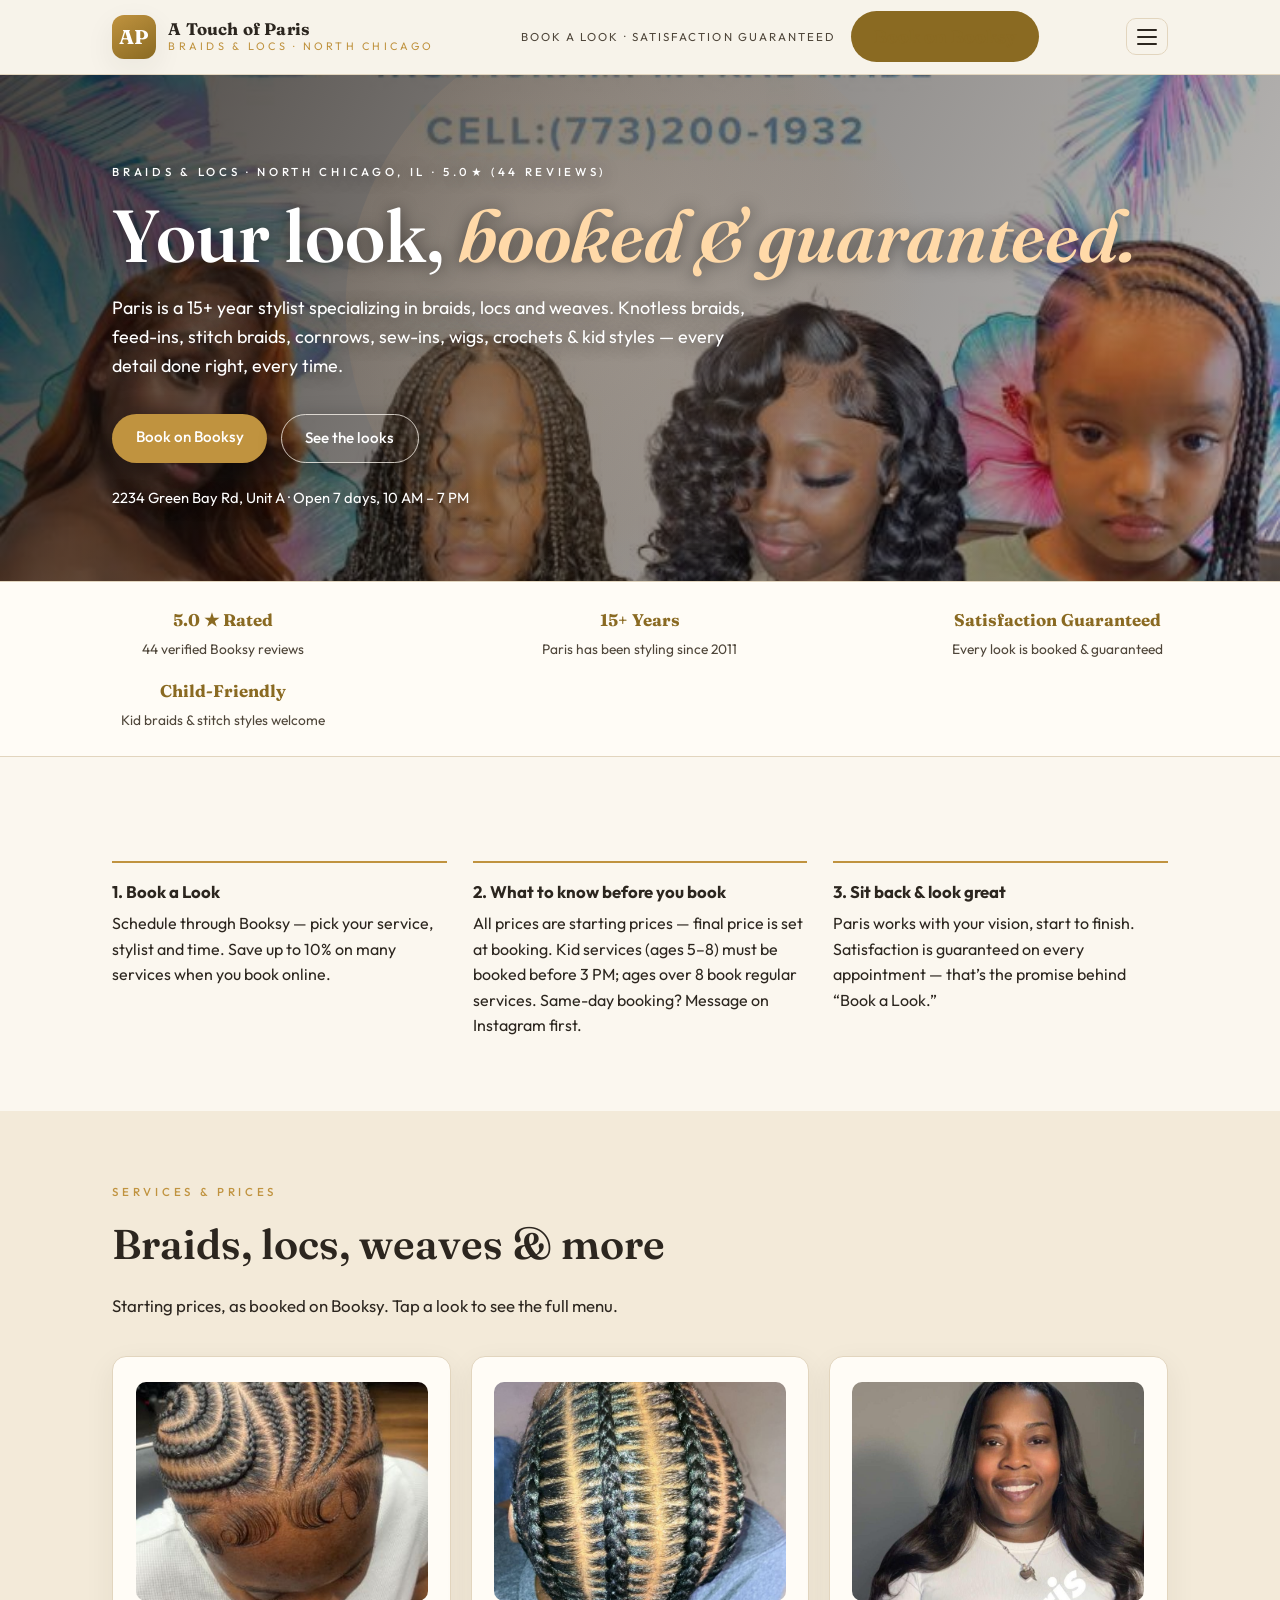
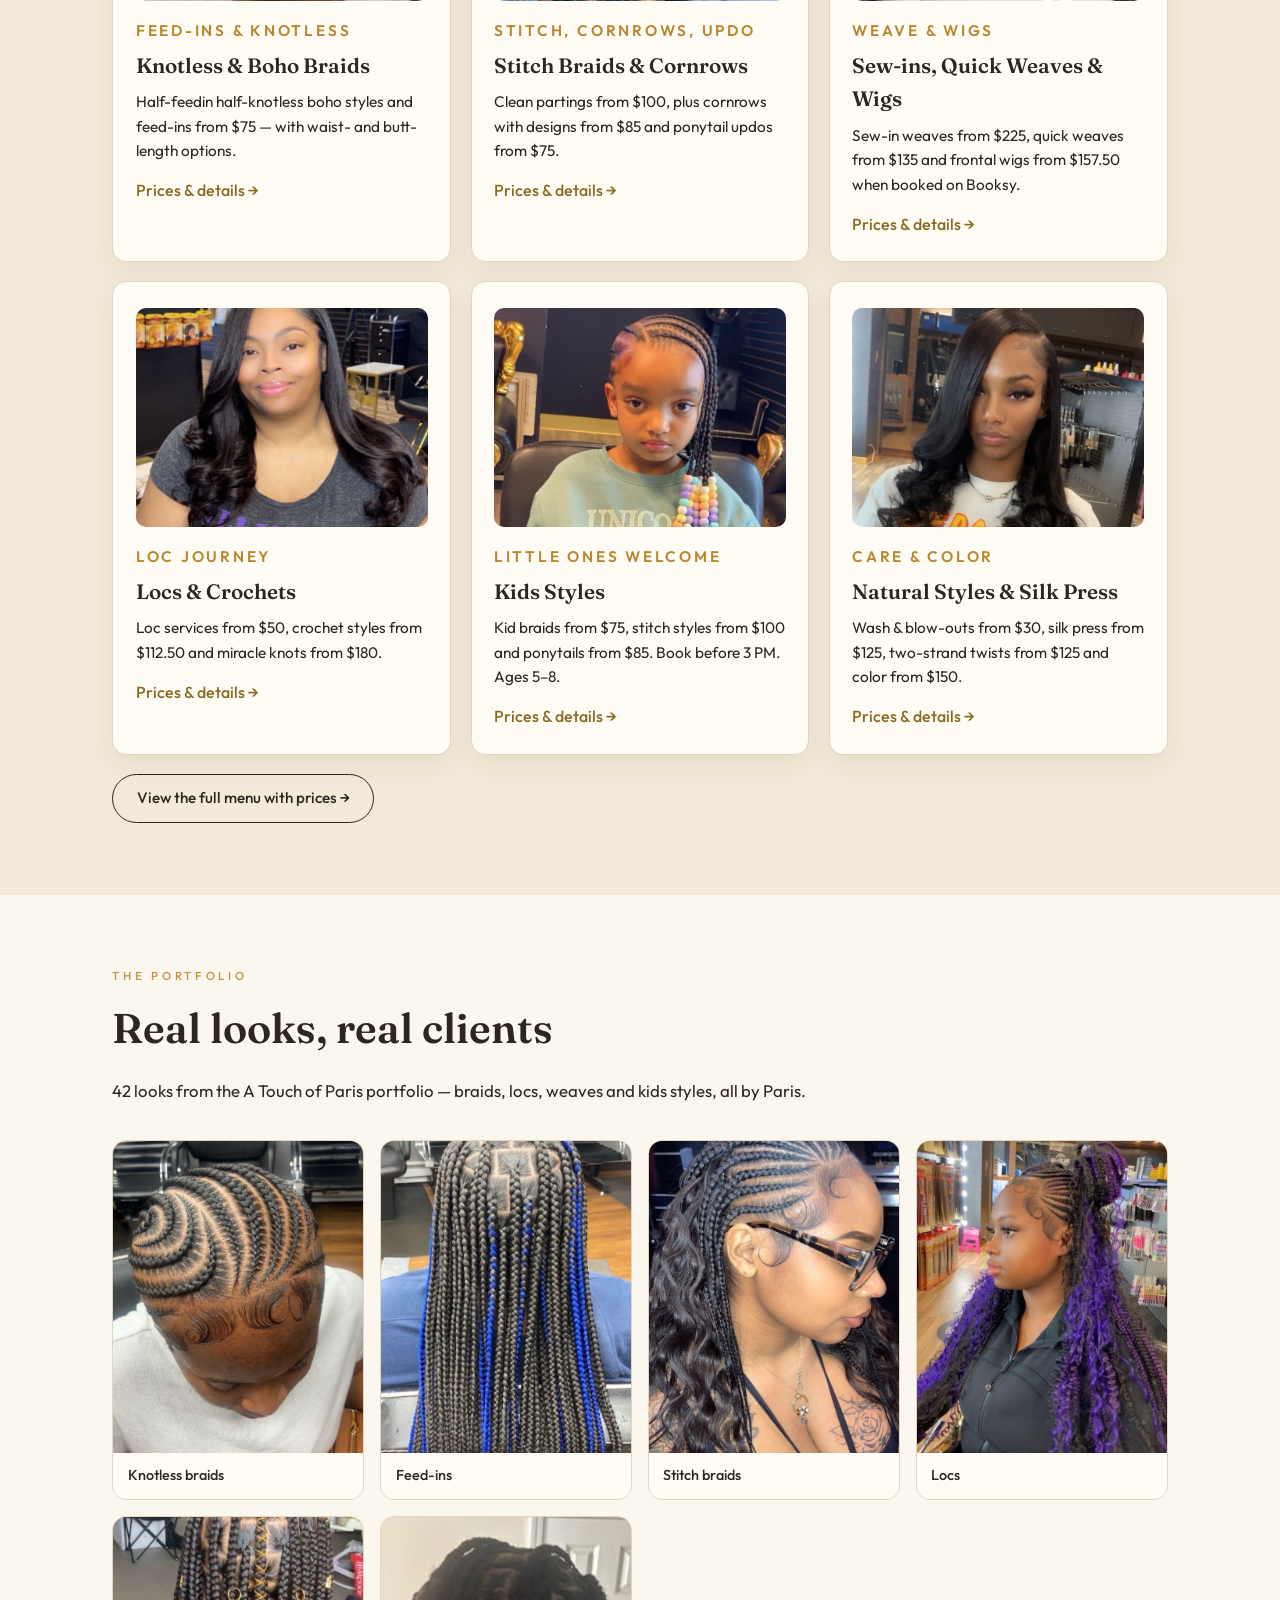
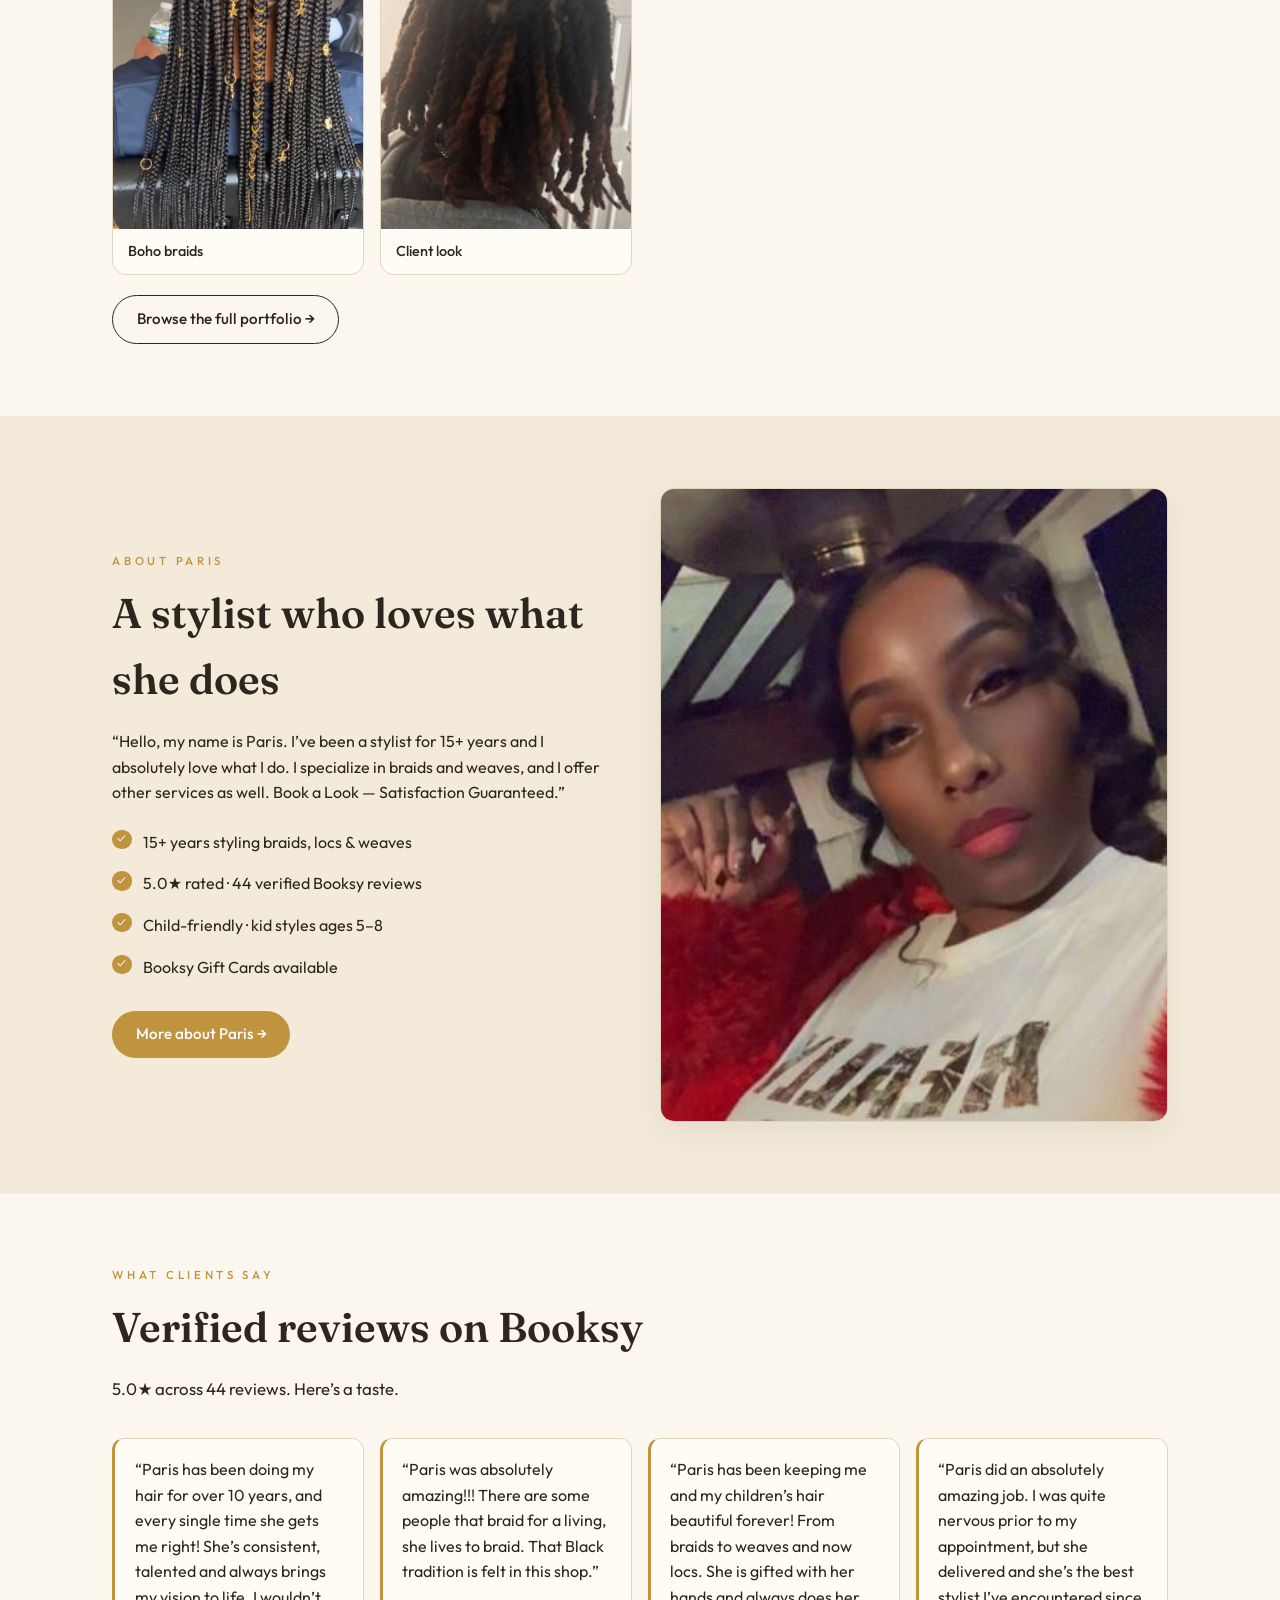
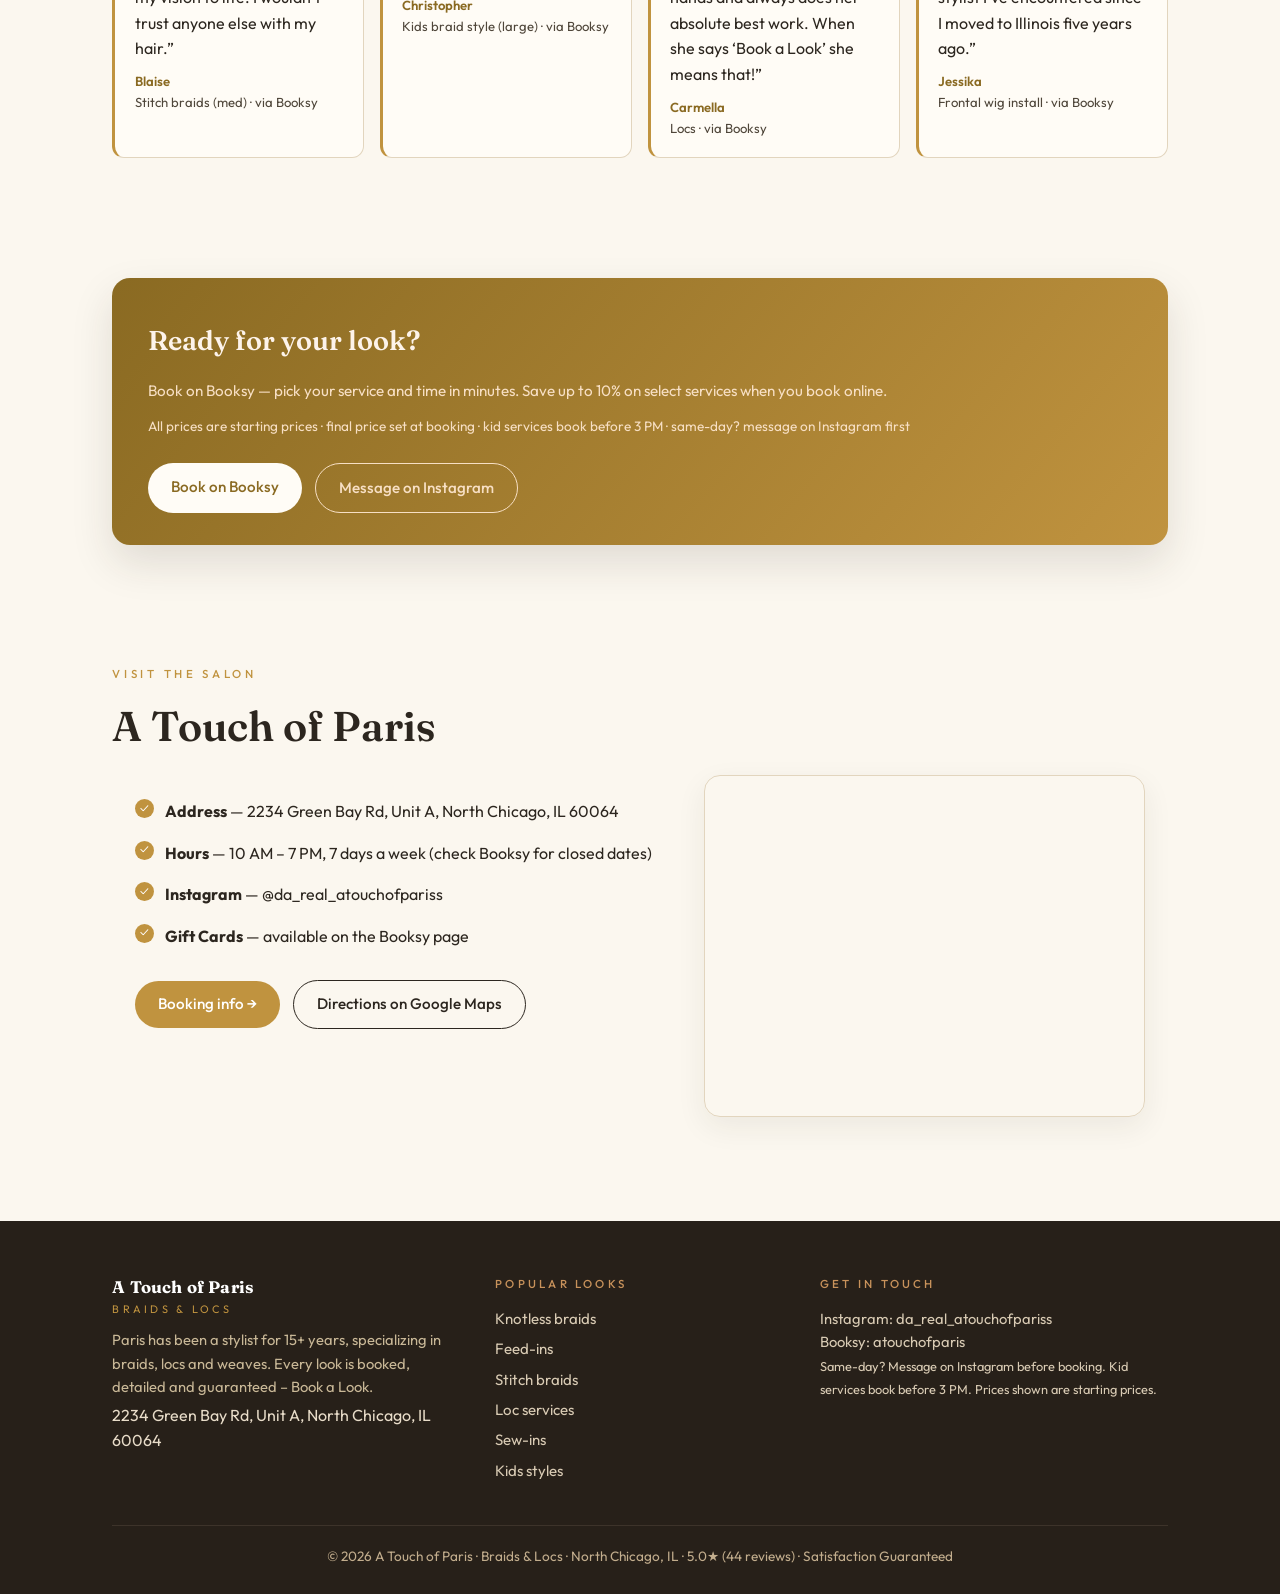
==== index.html @ 78af0b35 "A Touch of Paris Braids & Locs site: index, services menu with prices, portfolio gallery (42 looks +" ====
<!DOCTYPE html>
<html lang="en">
<head>
  <meta charset="UTF-8" />
  <meta name="viewport" content="width=device-width, initial-scale=1, viewport-fit=cover" />
  <title>A Touch of Paris | Braids &amp; Locs in North Chicago, IL - Book on Booksy</title>
  <meta name="description" content="Paris is a 15+ year stylist specializing in braids and locs at A Touch of Paris, 2234 Green Bay Rd, North Chicago, IL 60064. Knotless braids, feed-ins, stitch braids, cornrows, sew-ins, wigs, locs, crochets &amp; kids styles. 5.0 stars (44 reviews). Book a Look on Booksy - Satisfaction Guaranteed." />
  <link rel="canonical" href="https://ari-builds.github.io/atouchofparis/" />
  <meta property="og:type" content="website" />
  <meta property="og:title" content="A Touch of Paris - Braids &amp; Locs | North Chicago" />
  <meta property="og:description" content="Braids, locs, weaves and kid styles by Paris (15+ years). 5.0 stars on Booksy. Book a Look - Satisfaction Guaranteed." />
  <meta name="theme-color" content="#c0933f" />
  <link rel="icon" href="data:image/svg+xml,%3Csvg xmlns='http://www.w3.org/2000/svg' viewBox='0 0 32 32'%3E%3Crect width='32' height='32' rx='8' fill='%232c261f'/%3E%3Ctext x='16' y='22' font-size='14' font-family='Georgia' font-weight='600' fill='%23c0933f' text-anchor='middle'%3EAP%3C/text%3E%3C/svg%3E" />
  <link rel="preconnect" href="https://fonts.googleapis.com" />
  <link rel="preconnect" href="https://fonts.gstatic.com" crossorigin />
  <link href="https://fonts.googleapis.com/css2?family=Fraunces:opsz,wght@9..144,400;9..144,500;9..144,600;9..144,700&family=Outfit:wght@200;300;400;500;600&display=swap" rel="stylesheet" />
  <link rel="stylesheet" href="assets/site.css" />
  <script type="application/ld+json">
  {
    "@context": "https://schema.org",
    "@graph": [
      {
        "@type": "HairSalon",
        "@id": "https://ari-builds.github.io/atouchofparis/#business",
        "name": "A Touch of Paris (Atouchofparis)",
        "description": "Braids and locs salon in North Chicago, IL. Paris is a stylist of 15+ years specializing in braids and weaves: knotless braids, feed-ins, stitch braids, cornrows, sew-ins, wigs, locs, crochets and kids styles.",
        "url": "https://ari-builds.github.io/atouchofparis/",
        "image": "https://ari-builds.github.io/atouchofparis/assets/photos/booksy/hero-biz.jpg",
        "priceRange": "$$",
        "address": {
          "@type": "PostalAddress",
          "streetAddress": "2234 Green Bay Rd, Unit A",
          "addressLocality": "North Chicago",
          "addressRegion": "IL",
          "postalCode": "60064",
          "addressCountry": "US"
        },
        "geo": { "@type": "GeoCoordinates", "latitude": 42.3278, "longitude": -87.8606 },
        "aggregateRating": { "@type": "AggregateRating", "ratingValue": "5.0", "reviewCount": "44" },
        "openingHours": ["Mo-Su 10:00-19:00"],
        "amenityFeature": [
          { "@type": "LocationFeatureSpecification", "name": "Child-friendly" },
          { "@type": "LocationFeatureSpecification", "name": "Gift cards" },
          { "@type": "LocationFeatureSpecification", "name": "Satisfaction guaranteed" }
        ],
        "sameAs": [
          "https://www.instagram.com/da_real_atouchofpariss/",
          "https://booksy.com/en-us/1605658_atouchofparis_braids-locs_18698_north-chicago"
        ]
      },
      {
        "@type": "WebSite",
        "@id": "https://ari-builds.github.io/atouchofparis/#website",
        "url": "https://ari-builds.github.io/atouchofparis/",
        "name": "A Touch of Paris - Braids &amp; Locs",
        "publisher": { "@id": "https://ari-builds.github.io/atouchofparis/#business" }
      }
    ]
  }
  </script>
</head>
<body data-page="home">
  <main>
    <!-- hero -->
    <section class="hero">
      <img class="hero-bg" src="assets/photos/booksy/hero-biz.jpg" alt="A Touch of Paris braids and locs salon" fetchpriority="high" />
      <div class="hero-orb" aria-hidden="true"></div>
      <div class="inner">
        <p class="kicker fade">Braids &amp; Locs &middot; North Chicago, IL &middot; 5.0&starf; (44 reviews)</p>
        <h1 class="fade">Your look, <em>booked&nbsp;&amp;&nbsp;guaranteed.</em></h1>
        <p class="lead fade">Paris is a 15+ year stylist specializing in braids, locs and weaves. Knotless braids, feed-ins, stitch braids, cornrows, sew-ins, wigs, crochets &amp; kid styles &mdash; every detail done right, every time.</p>
        <div class="hero-cta fade">
          <a class="btn btn-cta" href="https://booksy.com/en-us/1605658_atouchofparis_braids-locs_18698_north-chicago" target="_blank" rel="noopener">Book on Booksy</a>
          <a class="btn btn-ghost-light" href="gallery.html">See the looks</a>
        </div>
        <p class="hero-note fade">2234 Green Bay Rd, Unit A &middot; Open 7 days, 10 AM &ndash; 7 PM</p>
      </div>
    </section>

    <!-- trust bar -->
    <div class="badges">
      <div class="badge-row">
        <div><b>5.0 &starf; Rated</b><span>44 verified Booksy reviews</span></div>
        <div><b>15+ Years</b><span>Paris has been styling since 2011</span></div>
        <div><b>Satisfaction Guaranteed</b><span>Every look is booked &amp; guaranteed</span></div>
        <div><b>Child-Friendly</b><span>Kid braids &amp; stitch styles welcome</span></div>
      </div>
    </div>

    <!-- how to book -->
    <section class="section-block">
      <div class="section cs-row">
        <div class="fade">
          <h3>1. Book a Look</h3>
          <p>Schedule through Booksy &mdash; pick your service, stylist and time. Save up to 10% on many services when you book online.</p>
        </div>
        <div class="fade">
          <h3>2. What to know before you book</h3>
          <p>All prices are starting prices &mdash; final price is set at booking. Kid services (ages 5&ndash;8) must be booked before 3 PM; ages over 8 book regular services. Same-day booking? Message on Instagram first.</p>
        </div>
        <div class="fade">
          <h3>3. Sit back &amp; look great</h3>
          <p>Paris works with your vision, start to finish. Satisfaction is guaranteed on every appointment &mdash; that&rsquo;s the promise behind &ldquo;Book a Look.&rdquo;</p>
        </div>
      </div>
    </section>

    <!-- services -->
    <section class="section-block pale" id="services">
      <div class="section">
        <p class="kicker fade">Services &amp; prices</p>
        <h2 class="fade">Braids, locs, weaves &amp; more</h2>
        <p class="lead fade">Starting prices, as booked on Booksy. Tap a look to see the full menu.</p>
        <div class="grid">
          <a class="card fade" href="services.html#feedins">
            <div class="card-img"><img src="assets/photos/booksy/insp-1.jpg" alt="Feed-in braids" loading="lazy" /></div>
            <p class="cat-count">Feed-ins &amp; knotless</p>
            <h3>Knotless &amp; Boho Braids</h3>
            <p>Half-feedin half-knotless boho styles and feed-ins from $75 &mdash; with waist- and butt-length options.</p>
            <span class="more">Prices &amp; details &#8594;</span>
          </a>
          <a class="card fade" href="services.html#stitch">
            <div class="card-img"><img src="assets/photos/booksy/svc-stitch.jpg" alt="Stitch braids" loading="lazy" /></div>
            <p class="cat-count">Stitch, cornrows, updo</p>
            <h3>Stitch Braids &amp; Cornrows</h3>
            <p>Clean partings from $100, plus cornrows with designs from $85 and ponytail updos from $75.</p>
            <span class="more">Prices &amp; details &#8594;</span>
          </a>
          <a class="card fade" href="services.html#sewins">
            <div class="card-img"><img src="assets/photos/booksy/svc-sew-1.jpg" alt="Sew-in weave" loading="lazy" /></div>
            <p class="cat-count">Weave &amp; wigs</p>
            <h3>Sew-ins, Quick Weaves &amp; Wigs</h3>
            <p>Sew-in weaves from $225, quick weaves from $135 and frontal wigs from $157.50 when booked on Booksy.</p>
            <span class="more">Prices &amp; details &#8594;</span>
          </a>
          <a class="card fade" href="services.html#locs">
            <div class="card-img"><img src="assets/photos/booksy/svc-sew-2.jpg" alt="Loc services" loading="lazy" /></div>
            <p class="cat-count">Loc journey</p>
            <h3>Locs &amp; Crochets</h3>
            <p>Loc services from $50, crochet styles from $112.50 and miracle knots from $180.</p>
            <span class="more">Prices &amp; details &#8594;</span>
          </a>
          <a class="card fade" href="services.html#kids">
            <div class="card-img"><img src="assets/photos/booksy/svc-kid-1.jpg" alt="Kids braid styles" loading="lazy" /></div>
            <p class="cat-count">Little ones welcome</p>
            <h3>Kids Styles</h3>
            <p>Kid braids from $75, stitch styles from $100 and ponytails from $85. Book before 3 PM. Ages 5&ndash;8.</p>
            <span class="more">Prices &amp; details &#8594;</span>
          </a>
          <a class="card fade" href="services.html#natural">
            <div class="card-img"><img src="assets/photos/booksy/svc-weave.jpg" alt="Natural styles and silk press" loading="lazy" /></div>
            <p class="cat-count">Care &amp; color</p>
            <h3>Natural Styles &amp; Silk Press</h3>
            <p>Wash &amp; blow-outs from $30, silk press from $125, two-strand twists from $125 and color from $150.</p>
            <span class="more">Prices &amp; details &#8594;</span>
          </a>
        </div>
        <p class="fade" style="margin-top:1.2rem"><a class="btn btn-ghost" href="services.html">View the full menu with prices &#8594;</a></p>
      </div>
    </section>

    <!-- gallery teaser -->
    <section class="section-block">
      <div class="section">
        <p class="kicker fade">The portfolio</p>
        <h2 class="fade">Real looks, real clients</h2>
        <p class="lead fade">42 looks from the A Touch of Paris portfolio &mdash; braids, locs, weaves and kids styles, all by Paris.</p>
        <div class="gallery fade">
          <figure><img src="assets/photos/portfolio/atp-01-33921323.jpg" alt="Knotless braids showcase" loading="lazy" /><figcaption>Knotless braids</figcaption></figure>
          <figure><img src="assets/photos/portfolio/atp-04-33921320.jpg" alt="Feed-in braids" loading="lazy" /><figcaption>Feed-ins</figcaption></figure>
          <figure><img src="assets/photos/portfolio/atp-09-32247633.jpg" alt="Stitch braids" loading="lazy" /><figcaption>Stitch braids</figcaption></figure>
          <figure><img src="assets/photos/portfolio/atp-17-32247543.jpg" alt="Loc style" loading="lazy" /><figcaption>Locs</figcaption></figure>
          <figure><img src="assets/photos/portfolio/atp-21-30720416.jpg" alt="Boho half feedin half knotless" loading="lazy" /><figcaption>Boho braids</figcaption></figure>
          <figure><img src="assets/photos/booksy/client-1.jpg" alt="Happy client after her appointment" loading="lazy" /><figcaption>Client look</figcaption></figure>
        </div>
        <p class="fade" style="margin-top:1.2rem"><a class="btn btn-ghost" href="gallery.html">Browse the full portfolio &#8594;</a></p>
      </div>
    </section>

    <!-- about teaser -->
    <section class="section-block pale">
      <div class="section" style="display:grid;grid-template-columns:1fr 1fr;gap:2.5rem;align-items:center">
        <div>
          <p class="kicker fade">About Paris</p>
          <h2 class="fade">A stylist who loves what she does</h2>
          <p class="fade">&ldquo;Hello, my name is Paris. I&rsquo;ve been a stylist for 15+ years and I absolutely love what I do. I specialize in braids and weaves, and I offer other services as well. Book a Look &mdash; Satisfaction Guaranteed.&rdquo;</p>
          <ul class="ticks fade">
            <li>15+ years styling braids, locs &amp; weaves</li>
            <li>5.0&starf; rated &middot; 44 verified Booksy reviews</li>
            <li>Child-friendly &middot; kid styles ages 5&ndash;8</li>
            <li>Booksy Gift Cards available</li>
          </ul>
          <a class="btn btn-cta fade" href="about.html">More about Paris &#8594;</a>
        </div>
        <div class="page-photo fade">
          <img src="assets/photos/booksy/logo.jpg" alt="A Touch of Paris logo" loading="lazy" />
        </div>
      </div>
    </section>

    <!-- reviews -->
    <section class="section-block">
      <div class="section">
        <p class="kicker fade">What clients say</p>
        <h2 class="fade">Verified reviews on Booksy</h2>
        <p class="lead fade">5.0&starf; across 44 reviews. Here&rsquo;s a taste.</p>
        <div class="rgrid fade">
          <div class="qcard">
            <p>&ldquo;Paris has been doing my hair for over 10 years, and every single time she gets me right! She&rsquo;s consistent, talented and always brings my vision to life. I wouldn&rsquo;t trust anyone else with my hair.&rdquo;</p>
            <div class="who">Blaise<span>Stitch braids (med) &middot; via Booksy</span></div>
          </div>
          <div class="qcard">
            <p>&ldquo;Paris was absolutely amazing!!! There are some people that braid for a living, she lives to braid. That Black tradition is felt in this shop.&rdquo;</p>
            <div class="who">Christopher<span>Kids braid style (large) &middot; via Booksy</span></div>
          </div>
          <div class="qcard">
            <p>&ldquo;Paris has been keeping me and my children&rsquo;s hair beautiful forever! From braids to weaves and now locs. She is gifted with her hands and always does her absolute best work. When she says &lsquo;Book a Look&rsquo; she means that!&rdquo;</p>
            <div class="who">Carmella<span>Locs &middot; via Booksy</span></div>
          </div>
          <div class="qcard">
            <p>&ldquo;Paris did an absolutely amazing job. I was quite nervous prior to my appointment, but she delivered and she&rsquo;s the best stylist I&rsquo;ve encountered since I moved to Illinois five years ago.&rdquo;</p>
            <div class="who">Jessika<span>Frontal wig install &middot; via Booksy</span></div>
          </div>
        </div>
      </div>
    </section>

    <!-- book strip -->
    <section class="strip">
      <div class="section">
        <div class="estimate-card fade">
          <div>
            <h2>Ready for your look?</h2>
            <p>Book on Booksy &mdash; pick your service and time in minutes. Save up to 10% on select services when you book online.</p>
            <span class="estimate-note">All prices are starting prices &middot; final price set at booking &middot; kid services book before 3 PM &middot; same-day? message on Instagram first</span>
          </div>
          <div class="estimate-cta">
            <a class="btn btn-call" href="https://booksy.com/en-us/1605658_atouchofparis_braids-locs_18698_north-chicago" target="_blank" rel="noopener" style="background:var(--white);color:var(--brick-deep)">Book on Booksy</a>
            <a class="btn btn-ghost" href="https://www.instagram.com/da_real_atouchofpariss/" target="_blank" rel="noopener" style="border-color:#f7dfc4;color:#f7dfc4">Message on Instagram</a>
          </div>
        </div>
      </div>
    </section>

    <!-- visit -->
    <section class="section-block">
      <div class="section">
        <p class="kicker fade">Visit the salon</p>
        <h2 class="fade">A Touch of Paris</h2>
        <div class="section" style="display:grid;grid-template-columns:1.2fr 1fr;gap:2.5rem;align-items:start">
          <div>
            <ul class="ticks fade">
              <li><b>Address</b> &mdash; 2234 Green Bay Rd, Unit A, North Chicago, IL 60064</li>
              <li><b>Hours</b> &mdash; 10 AM &ndash; 7 PM, 7 days a week (check Booksy for closed dates)</li>
              <li><b>Instagram</b> &mdash; @da_real_atouchofpariss</li>
              <li><b>Gift Cards</b> &mdash; available on the Booksy page</li>
            </ul>
            <div class="g-cta fade" style="margin-top:1.4rem">
              <a class="btn btn-cta" href="booking.html">Booking info &#8594;</a>
              <a class="btn btn-ghost" href="https://www.google.com/maps/search/?api=1&query=2234+Green+Bay+Rd+North+Chicago+IL+60064" target="_blank" rel="noopener">Directions on Google Maps</a>
            </div>
          </div>
          <div class="fade" style="box-shadow:var(--shadow);border-radius:16px;overflow:hidden;border:1px solid var(--line)">
            <iframe title="A Touch of Paris on the map - North Chicago, IL" src="https://www.google.com/maps?q=2234+Green+Bay+Rd,+North+Chicago,+IL+60064&z=15&output=embed" width="100%" height="340" style="border:0;display:block" loading="lazy" allowfullscreen referrerpolicy="no-referrer-when-downgrade"></iframe>
          </div>
        </div>
      </div>
    </section>
  </main>
  <script src="assets/common.js"></script>
</body>
</html>
---- assets/site.css ----
/* A Touch of Paris - Braids & Locs
   Palette: warm Parisian cream, gold, espresso. */

:root {
  --bg: #fbf7ef;
  --pale: #f3ead9;
  --line: #e2d5be;
  --brick: #c0933f;
  --brick-deep: #8a6a22;
  --slate: #4f463a;
  --ink: #2c261f;
  --gold: #b9872f;
  --white: #fffcf6;
  --font-d: "Fraunces", Georgia, serif;
  --font-b: "Outfit", system-ui, sans-serif;
  --rad: 14px;
  --shadow: 0 10px 30px rgba(44, 38, 31, .07);
  --shadow-hover: 0 18px 42px rgba(44, 38, 31, .13);
}

* { margin: 0; padding: 0; box-sizing: border-box; }
html { scroll-behavior: smooth; }
body {
  font-family: var(--font-b);
  background: var(--bg);
  color: var(--ink);
  line-height: 1.6;
  font-weight: 400;
  overflow-x: hidden;
}
img { max-width: 100%; display: block; }
a { color: inherit; text-decoration: none; }
button { font-family: inherit; cursor: pointer; }

.inner { max-width: 1100px; margin: 0 auto; padding: 0 1.4rem; }
.section { max-width: 1100px; margin: 0 auto; padding: 0 1.4rem; }

/* ---- reveal ---- */
.fade { opacity: 0; transform: translateY(14px); transition: opacity .7s ease, transform .7s ease; }
.fade.in { opacity: 1; transform: none; }

/* ---- top nav ---- */
.top {
  position: sticky; top: 0; z-index: 30;
  background: rgba(247, 242, 234, .92);
  backdrop-filter: blur(10px);
  -webkit-backdrop-filter: blur(10px);
  border-bottom: 1px solid var(--line);
  transition: box-shadow .25s ease;
}
.top.scrolled { box-shadow: 0 8px 24px rgba(50, 45, 40, .09); }
.top-inner {
  display: flex; align-items: center; justify-content: space-between;
  padding-top: .7rem; padding-bottom: .7rem;
}
.brand { display: flex; align-items: center; gap: .75rem; }
.brand-mark {
  width: 44px; height: 44px; border-radius: 12px; flex: none;
  background: linear-gradient(150deg, var(--brick), var(--brick-deep));
  color: #fff; display: grid; place-items: center;
  font-family: var(--font-d); font-weight: 700; font-size: 1.25rem;
  box-shadow: var(--shadow);
}
.brand-name { font-family: var(--font-d); font-weight: 700; font-size: 1.05rem; line-height: 1.05; letter-spacing: .01em; }
.brand-name span { display: block; font-family: var(--font-b); font-weight: 400; font-size: .68rem; letter-spacing: .3em; text-transform: uppercase; color: var(--brick); margin-top: .18rem; }
.top-ph {
  display: none; align-items: center; gap: .9rem;
}
.top-ph .pwhy { font-size: .72rem; letter-spacing: .18em; text-transform: uppercase; color: var(--slate); }
.top-ph a {
  font-family: var(--font-d); font-size: 1.1rem; font-weight: 700; color: var(--brick-deep);
  white-space: nowrap;
}
@media (min-width: 900px) { .top-ph { display: flex; } }

/* ---- burger / full-screen menu ---- */
.burger {
  display: inline-flex; flex-direction: column; gap: 5px;
  background: none; border: 1px solid var(--line); border-radius: 10px;
  padding: .6rem .62rem;
}
.burger span { width: 20px; height: 2px; background: var(--ink); border-radius: 2px; transition: all .22s ease; }
.burger[aria-expanded="true"] span:nth-child(1) { transform: translateY(7px) rotate(45deg); }
.burger[aria-expanded="true"] span:nth-child(2) { opacity: 0; }
.burger[aria-expanded="true"] span:nth-child(3) { transform: translateY(-7px) rotate(-45deg); }

.menu {
  position: fixed; inset: 0; z-index: 60;
  background: rgba(50, 45, 40, .5);
  opacity: 0; visibility: hidden; transition: opacity .25s ease, visibility .25s ease;
}
.menu.open { opacity: 1; visibility: visible; }
.menu-inner {
  position: absolute; right: 0; top: 0; bottom: 0; width: min(420px, 92vw);
  background: var(--bg); overflow-y: auto; padding: 1.4rem 1.6rem 2rem;
  transform: translateX(100%); transition: transform .3s ease;
}
.menu.open .menu-inner { transform: none; }
.menu-top { display: flex; align-items: center; justify-content: space-between; margin-bottom: 1.4rem; }
.menu-x { background: none; border: none; font-size: 1.3rem; color: var(--ink); padding: .4rem; }
.menu-groups { display: grid; gap: 1.6rem; }
.mgroup h4 { font-size: .72rem; letter-spacing: .28em; text-transform: uppercase; color: var(--brick); margin-bottom: .7rem; font-weight: 500; }
.mgroup a { display: block; padding: .42rem 0; font-size: 1.02rem; }
.mgroup a:hover { color: var(--brick-deep); }
.mgroup a.on { color: var(--brick); font-weight: 500; }
.menu-cta { margin-top: 2rem; padding-top: 1.4rem; border-top: 1px solid var(--line); }
.menu-note { margin-top: .8rem; font-size: .85rem; color: var(--slate); }

/* ---- buttons ---- */
.btn {
  display: inline-block; padding: .72rem 1.45rem; border-radius: 999px;
  font-weight: 500; font-size: .95rem; border: none; background: none;
  transition: transform .15s ease, box-shadow .15s ease, background .15s ease, color .15s ease;
}
.btn:active { transform: scale(.96); }
.btn-cta { background: var(--brick); color: #fff; }
.btn-cta:hover { background: var(--brick-deep); transform: translateY(-1px); box-shadow: 0 8px 20px rgba(124, 49, 39, .3); }
.btn-ghost { border: 1px solid var(--ink); color: var(--ink); }
.btn-ghost:hover { background: var(--ink); color: var(--bg); }
.btn-call {
  background: var(--brick-deep); color: #fff;
}
.btn-call:hover { background: var(--brick); transform: translateY(-1px); box-shadow: 0 8px 20px rgba(124, 49, 39, .32); }

/* ---- mobile CTA bar ---- */
.cta-bar {
  position: fixed; left: 0; right: 0; bottom: 0; z-index: 45;
  background: linear-gradient(120deg, var(--brick-deep), var(--brick));
  color: #fff; text-align: center; padding: .95rem 1rem;
  font-weight: 500; font-size: 1rem;
  transform: translateY(110%); transition: transform .4s ease;
}
.cta-bar a { color: inherit; }
.cta-bar.in { transform: none; }
.cta-bar b { font-weight: 700; }
body { padding-bottom: 0; }
@media (min-width: 900px) { .cta-bar { display: none; } }

/* ---- hero ---- */
.hero { padding: 5.5rem 0 4.5rem; position: relative; overflow: clip; }
.hero-bg {
  position: absolute; inset: 0; z-index: -3;
  width: 100%; height: 100%; object-fit: cover;
}
.hero::before {
  content: ""; position: absolute; inset: 0; z-index: -2;
  background: linear-gradient(115deg, rgba(23, 17, 12, .78) 0%, rgba(23, 17, 12, .5) 48%, rgba(23, 17, 12, .28) 100%);
}
.hero-orb {
  position: absolute; z-index: -1; width: 46vw; height: 46vw;
  left: 50%; top: 46%; transform: translate(-50%, -50%);
  border-radius: 50%;
  background: radial-gradient(circle at 36% 40%, rgba(255, 214, 170, .16), rgba(185, 132, 76, .08) 55%, transparent 72%);
  animation: breathe 9s ease-in-out infinite;
}
@keyframes breathe {
  0%, 100% { transform: translate(-50%, -50%) scale(1); opacity: .9; }
  50% { transform: translate(-50%, -50%) scale(1.12); opacity: 1; }
}
.kicker {
  font-size: .72rem; letter-spacing: .32em; text-transform: uppercase;
  color: var(--brick); font-weight: 500;
}
.hero .kicker { color: #ffd9a8; }
.hero h1 {
  font-family: var(--font-d); font-size: clamp(2.7rem, 7.5vw, 4.6rem);
  line-height: 1.06; margin: 1rem 0 1.2rem; font-weight: 600;
}
.hero h1 em { font-style: italic; color: #ffd9a8; }
.hero .lead { max-width: 41rem; font-size: 1.12rem; }
.hero h1, .hero .lead, .hero .kicker, .hero-note { color: #fff; text-shadow: 0 2px 16px rgba(0, 0, 0, .5); }
.hero-cta { display: flex; gap: .9rem; margin-top: 2.1rem; flex-wrap: wrap; }
.hero-cta .btn { box-shadow: 0 6px 22px rgba(0, 0, 0, .35); }
.btn-ghost-light { border: 1.5px solid rgba(255, 250, 242, .75); color: #fff; }
.btn-ghost-light:hover { background: #fff; color: var(--ink); transform: translateY(-1px); }
.hero-note { margin-top: 1.4rem; font-size: .92rem; }
.hero-note a { font-weight: 600; border-bottom: 1px solid rgba(255, 250, 242, .6); }
.hero-note a:hover { color: #ffd9a8; }

/* ---- mobile free-estimate pill ---- */
.mobile-est { display: none; }
@media (max-width: 899px) { .mobile-est { display: inline-flex; margin-right: .7rem; } }

/* ---- trust bar ---- */
.badges { border-block: 1px solid var(--line); background: var(--white); }
.badge-row {
  display: grid; grid-template-columns: repeat(3, 1fr); gap: 1rem;
  padding: 1.5rem 1.4rem; text-align: center;
}
.badge-row b { display: block; font-family: var(--font-d); font-size: 1.06rem; font-weight: 700; color: var(--brick-deep); margin-bottom: .15rem; }
.badge-row span { font-size: .86rem; color: var(--slate); }
@media (max-width: 640px) { .badge-row { grid-template-columns: 1fr; gap: .9rem; padding: 1.2rem 1.4rem; } }

/* ---- tape ---- */
.tapes { border-block: 1px solid var(--line); background: var(--pale); overflow: hidden; }
.tape-row {
  display: flex; align-items: center; gap: 1.4rem; padding: .9rem 1.4rem;
  white-space: nowrap; overflow: hidden; font-size: .78rem; letter-spacing: .22em;
  text-transform: uppercase; color: var(--brick-deep); font-weight: 500;
}
.tape-row i { width: 6px; height: 6px; border-radius: 50%; background: var(--gold); flex: none; }

/* ---- sections ---- */
.section-block { padding: 4.5rem 0; }
.section-block.pale { background: var(--pale); }
.section h2, .cta h2, .hello h2 {
  font-family: var(--font-d); font-size: clamp(1.9rem, 4.2vw, 2.6rem);
  margin: .6rem 0 1rem; font-weight: 600;
}
.section .lead, .cta .lead, .hello .lead { max-width: 46rem; font-size: 1.05rem; margin-bottom: 2.2rem; }

/* ---- cards ---- */
.grid { display: grid; grid-template-columns: repeat(3, 1fr); gap: 1.2rem; }
.grid-2 { display: grid; grid-template-columns: repeat(2, 1fr); gap: 1.2rem; }
@media (max-width: 900px) { .grid, .grid-2 { grid-template-columns: 1fr; } }
.card {
  background: var(--white); border: 1px solid var(--line); border-radius: var(--rad);
  padding: 1.6rem 1.4rem 1.5rem; box-shadow: var(--shadow);
  position: relative; overflow: hidden;
  transition: transform .18s ease, box-shadow .18s ease;
}
.card::before {
  content: ""; position: absolute; inset: 0 auto auto 0; width: 100%; height: 4px;
  background: linear-gradient(90deg, var(--brick), var(--gold), var(--brick-deep));
  opacity: 0; transition: opacity .18s ease;
}
.card:hover { transform: translateY(-4px); box-shadow: var(--shadow-hover); }
.card:hover::before { opacity: 1; }
.card-img { border-radius: 10px; overflow: hidden; margin-bottom: 1.1rem; background: var(--sand); }
.card-img img { aspect-ratio: 4 / 3; object-fit: cover; width: 100%; transition: transform .35s ease; }
.card:hover .card-img img { transform: scale(1.04); }
.card h3 { font-family: var(--font-d); font-size: 1.3rem; font-weight: 600; margin: .35rem 0 .5rem; }
.card p { font-size: .96rem; }
.more { display: inline-block; margin-top: .9rem; font-weight: 500; color: var(--brick-deep); }
.cat-count { font-size: .82rem; letter-spacing: .18em; text-transform: uppercase; color: var(--gold); font-weight: 600; }

/* ---- gallery figure (interior teaser) ---- */
.gallery { display: grid; grid-template-columns: repeat(4, 1fr); gap: 1rem; }
@media (max-width: 900px) { .gallery { grid-template-columns: repeat(2, 1fr); } }
.gallery figure { border-radius: var(--rad); overflow: hidden; background: var(--white); border: 1px solid var(--line); }
.gallery img { aspect-ratio: 4 / 5; object-fit: cover; width: 100%; transition: transform .35s ease; }
.gallery figure:hover img { transform: scale(1.05); }
.gallery figcaption { padding: .7rem .9rem; font-size: .9rem; font-weight: 500; }

/* ---- gallery menu ---- */
.cat-grid { display: grid; grid-template-columns: repeat(2, 1fr); gap: 1.3rem; }
@media (max-width: 800px) { .cat-grid { grid-template-columns: 1fr; } }
.cat-tile {
  position: relative; border-radius: 16px; overflow: hidden; border: 1px solid var(--line);
  box-shadow: var(--shadow);
}
.cat-tile img { aspect-ratio: 16 / 10; object-fit: cover; width: 100%; transition: transform .4s ease; }
.cat-tile:hover img { transform: scale(1.05); }
.cat-tile .cat-label {
  position: absolute; left: 0; right: 0; bottom: 0;
  background: linear-gradient(transparent, rgba(32, 26, 20, .82));
  color: #fff; padding: 2.4rem 1.2rem 1rem; display: flex; justify-content: space-between; align-items: flex-end; gap: .6rem;
}
.cat-tile .cat-label b { font-family: var(--font-d); font-size: 1.35rem; font-weight: 600; }
.cat-tile .cat-label span { font-size: .82rem; letter-spacing: .14em; text-transform: uppercase; color: #f4c793; }
.cat-tile.wide { grid-column: 1 / -1; }

/* ---- full photo grid (category pages) ---- */
.photos { display: grid; grid-template-columns: repeat(3, 1fr); gap: .9rem; }
@media (max-width: 980px) { .photos { grid-template-columns: repeat(2, 1fr); } }
@media (max-width: 560px) { .photos { grid-template-columns: 1fr; } }
.photos button {
  border: none; padding: 0; border-radius: 10px; overflow: hidden; background: var(--white);
  border: 1px solid var(--line); aspect-ratio: 4 / 3;
}
.photos img { width: 100%; height: 100%; object-fit: cover; transition: transform .3s ease; }
.photos button:hover img { transform: scale(1.05); }
.photos button img { transition: transform .3s ease; }

/* ---- lightbox ---- */
.lightbox {
  position: fixed; inset: 0; z-index: 80; background: rgba(24, 19, 14, .92);
  display: grid; place-items: center; padding: 2rem;
  opacity: 0; visibility: hidden; transition: opacity .22s ease, visibility .22s ease;
}
.lightbox.open { opacity: 1; visibility: visible; }
.lightbox img { max-width: min(96vw, 1200px); max-height: 82vh; border-radius: 8px; box-shadow: 0 30px 80px rgba(0, 0, 0, .5); }
.lb-nav {
  position: fixed; top: 50%; transform: translateY(-50%);
  background: rgba(255, 250, 242, .12); color: #fff; border: 1px solid rgba(255, 250, 242, .25);
  font-size: 1.5rem; width: 52px; height: 52px; border-radius: 50%;
  display: grid; place-items: center; transition: background .15s ease;
}
.lb-nav:hover { background: rgba(255, 250, 242, .28); }
#lbPrev { left: 1rem; } #lbNext { right: 1rem; }
#lbClose { position: fixed; top: 1.1rem; right: 1.1rem; background: none; border: none; color: #fff; font-size: 1.6rem; padding: .4rem; }
.lb-count {
  position: fixed; bottom: 1.4rem; left: 50%; transform: translateX(-50%);
  color: rgba(255, 250, 242, .75); letter-spacing: .2em; text-transform: uppercase; font-size: .8rem;
}

/* ---- page hero / crumbs ---- */
.crumb { padding-top: 1.2rem; }
.crumb ol { display: flex; gap: .55rem; list-style: none; font-size: .9rem; color: var(--slate); }
.crumb li + li::before { content: "/"; margin-right: .55rem; color: var(--line); }
.crumb a:hover { color: var(--brick-deep); }
.crumb [aria-current] { color: var(--brick); font-weight: 500; }

.page-hero { padding: 3.4rem 0 2.6rem; position: relative; overflow: clip; }
.page-hero::before {
  content: ""; position: absolute; inset: 0; z-index: -2;
  background:
    radial-gradient(55% 60% at 8% 0%, rgba(168, 75, 60, .13), transparent 60%),
    radial-gradient(50% 55% at 95% 20%, rgba(185, 132, 76, .15), transparent 60%),
    var(--bg);
}
.page-hero h1 { font-family: var(--font-d); font-size: clamp(2.1rem, 6vw, 3.4rem); margin: .6rem 0 1rem; font-weight: 600; }
.page-hero .lead { max-width: 42rem; font-size: 1.07rem; }

/* ---- two-column page content ---- */
.page-cols { display: grid; grid-template-columns: 1fr 340px; gap: 3rem; align-items: start; }
@media (max-width: 880px) { .page-cols { grid-template-columns: 1fr; gap: 2rem; } }
.page-main h2 { font-family: var(--font-d); font-size: 1.8rem; font-weight: 600; margin: .6rem 0 1rem; }
.page-main h3 { font-family: var(--font-d); font-size: 1.25rem; font-weight: 600; margin: 1.4rem 0 .5rem; }
.page-main p { margin-bottom: 1.1rem; }
.page-photo { border-radius: var(--rad); overflow: hidden; border: 1px solid var(--line); box-shadow: var(--shadow); }
.page-photo img { aspect-ratio: 4 / 5; object-fit: cover; width: 100%; }
.page-photo figcaption { padding: .7rem .9rem; font-size: .82rem; color: var(--slate); background: var(--white); }

.ticks { list-style: none; margin: 1rem 0 1.4rem; }
.ticks li { position: relative; padding: .5rem 0 .5rem 1.9rem; }
.ticks li::before {
  content: "\2713"; position: absolute; left: 0; top: .5rem;
  width: 1.2rem; height: 1.2rem; border-radius: 50%;
  background: var(--brick); color: #fff; font-size: .7rem;
  display: grid; place-items: center;
}

/* ---- cards inline ---- */
.cards-inline { display: flex; flex-wrap: wrap; gap: .6rem; }
.cards-inline a {
  padding: .7rem 1rem; border-radius: 999px; border: 1px solid var(--line);
  background: var(--white); font-size: .92rem;
}
.cards-inline a:hover { border-color: var(--brick); color: var(--brick-deep); }

/* ---- details / FAQ ---- */
.faq { display: grid; gap: .7rem; margin-top: .5rem; }
.faq details { background: var(--white); border: 1px solid var(--line); border-radius: 12px; padding: .3rem .2rem; }
.faq summary { padding: .9rem 1.1rem; font-weight: 500; cursor: pointer; list-style: none; display: flex; justify-content: space-between; align-items: center; gap: 1rem; }
.faq summary::after { content: "\002B"; color: var(--brick); font-size: 1.2rem; transition: transform .2s ease; }
.faq details[open] summary::after { transform: rotate(45deg); }
.faq details p { padding: 0 1.1rem 1.1rem; font-size: .95rem; }

/* ---- estimate strip ---- */
.strip { padding: 3rem 0; }
.estimate-card {
  background: linear-gradient(130deg, var(--brick-deep), var(--brick));
  color: #fdf3ea; border-radius: 18px; padding: 2rem 2.2rem; box-shadow: var(--shadow-hover);
  display: flex; justify-content: space-between; align-items: center; gap: 1.6rem; flex-wrap: wrap;
}
.estimate-card h2 { font-family: var(--font-d); font-size: 1.7rem; font-weight: 600; }
.estimate-card p { margin-top: .4rem; font-size: .95rem; color: #f7dfc4; }
.estimate-cta { display: flex; gap: .8rem; flex-wrap: wrap; }
.estimate-note { display: block; margin-top: .8rem; font-size: .85rem; color: #f7dfc4; }
.estimate-card a { font-weight: 500; }

/* ---- contact page ---- */
.contact-grid { display: grid; grid-template-columns: 1.1fr .9fr; gap: 1.4rem; }
@media (max-width: 860px) { .contact-grid { grid-template-columns: 1fr; } }
.panel { background: var(--white); border: 1px solid var(--line); border-radius: 16px; padding: 1.7rem 1.6rem; box-shadow: var(--shadow); }
.panel h3 { font-family: var(--font-d); font-size: 1.3rem; font-weight: 600; margin-bottom: 1rem; }
.c-row { display: flex; gap: .8rem; align-items: flex-start; padding: .7rem 0; border-bottom: 1px dashed var(--line); font-size: .98rem; }
.c-row:last-child { border-bottom: none; }
.c-row .ic { flex: none; font-size: 1.05rem; color: var(--brick); }
.c-row b { font-weight: 500; }
.c-row a:hover { color: var(--brick-deep); }
.pay-list { display: grid; gap: .45rem; margin-top: .4rem; }
.pay-list span::before { content: "\2713"; color: var(--brick); margin-right: .6rem; font-weight: 700; }

/* ---- forms ---- */
.form-stack { display: grid; gap: .9rem; margin-top: .6rem; }
.form-stack label { display: grid; gap: .3rem; font-size: .85rem; font-weight: 400; color: var(--slate); }
.form-stack input, .form-stack textarea {
  font-family: inherit; font-size: .98rem; color: var(--ink);
  border: 1px solid var(--line); border-radius: 10px; padding: .7rem .85rem; background: var(--bg);
}
.form-stack input:focus, .form-stack textarea:focus { outline: 2px solid var(--brick); border-color: var(--brick); }
.form-note { font-size: .85rem; color: var(--slate); }
.toast {
  position: fixed; left: 50%; bottom: 1.4rem; transform: translate(-50%, 20px);
  background: var(--brick-deep); color: #fff; padding: .8rem 1.4rem; border-radius: 999px;
  font-size: .9rem; opacity: 0; transition: opacity .25s ease, transform .25s ease; z-index: 70;
}
.toast.in { opacity: 1; transform: translate(-50%, 0); }

/* ---- footer ---- */
footer { background: #272019; color: #e8dcc9; padding: 3.4rem 0 1.6rem; margin-top: 2rem; }
.foot-grid { display: grid; grid-template-columns: 1.2fr 1fr 1.2fr; gap: 2.2rem; }
@media (max-width: 880px) { .foot-grid { grid-template-columns: 1fr; gap: 1.8rem; } }
.foot-brand .brand-name { color: #fff; }
.foot-brand p { font-size: .92rem; margin-top: .8rem; color: #c9b897; }
.foot-loc { display: block; margin-top: .25rem; }
footer h4 { font-size: .72rem; letter-spacing: .28em; text-transform: uppercase; color: #c8925b; margin-bottom: .8rem; font-weight: 500; }
.links { display: grid; gap: .4rem; }
.links a { color: #d9cbb4; font-size: .94rem; }
.links a:hover { color: #fff; }
.foot-phone { display: block; font-family: var(--font-d); font-size: 1.3rem; font-weight: 700; color: #fff; margin-top: .6rem; }
.copy { margin-top: 2.6rem; padding-top: 1.3rem; border-top: 1px solid #3d332a; font-size: .85rem; color: #c2ad8d; text-align: center; }
@media (max-width: 899px) { body { padding-bottom: 3.4rem; } }
.reel-block { background: var(--bg); border-top: 1px solid rgba(168,75,60,.18); border-bottom: 1px solid rgba(168,75,60,.18); padding-bottom: 2.6rem; }
.reel-block .kicker { margin-top: 2.2rem; }
.reel-block h2 { font-family: var(--font-d); color: var(--brick-deep); margin: .5rem 0 1.2rem; font-size: 1.7rem; }
.reel-block video { display: block; width: 100%; max-width: 900px; margin: 0 auto; aspect-ratio: 16 / 9; background: #17130f; border-radius: 12px; outline: 1px solid rgba(168,75,60,.3); }
.reel-note { max-width: 60ch; margin: .8rem auto 0; font-size: .9rem; color: var(--slate); text-align: center; }
/* ---- A Touch of Paris extras ---- */
.ml { list-style:none; margin-top:.8rem; }
.ml li { display:flex; flex-wrap:wrap; align-items:baseline; gap:0 .6rem; padding:.55rem 0; border-bottom:1px dashed var(--line); }
.ml li > b { font-family:var(--font-d); font-weight:600; }
.ml .p { margin-left:auto; font-weight:600; color:var(--brick-deep); white-space:nowrap; }
.ml .d { font-size:.8rem; color:var(--slate); white-space:nowrap; }
.ml .sav { font-size:.68rem; color:var(--gold); font-weight:600; text-transform:uppercase; letter-spacing:.05em; }
.ml .chip { margin-left:auto }
.ml .chip.p { margin-left:0 }
.group-head { display:flex; align-items:baseline; gap:.7rem; margin-bottom:.4rem }
.group-head h3 { margin:0 }
.group-head .n { font-size:.8rem; color:var(--slate); }
.prod-note { font-size:.82rem; color:var(--slate); background:var(--pale); border:1px solid var(--line); border-radius:10px; padding:.9rem 1rem; margin-bottom:1.2rem }
.qcard { background:var(--white); border:1px solid var(--line); border-left:3px solid var(--brick); border-radius:12px; padding:1.1rem 1.2rem; }
.qcard p { font-size:1rem; }
.qcard .who { margin-top:.6rem; font-size:.82rem; font-weight:600; color:var(--brick-deep); }
.qcard .who span { display:block; font-weight:400; color:var(--slate); }
.rgrid { display:grid; grid-template-columns:repeat(auto-fit,minmax(250px,1fr)); gap:1rem; margin-top:2rem }
.cs-row { display:grid; grid-template-columns:repeat(auto-fit,minmax(200px,1fr)); gap:1.6rem; margin-top:2rem }
.cs-row > div { border-top:2px solid var(--brick); padding-top:1rem }
.cs-row h3 { font-size:1.05rem; margin-bottom:.3rem }
.hours li { display:flex; justify-content:space-between; border-bottom:1px dashed var(--line); padding:.4rem 0; }
.hours li.closed { color:var(--slate); opacity:.75 }
.hours li b { font-weight:600 }
.book-big { display:block; }
.g-cta { display:flex; flex-wrap:wrap; gap:.8rem; align-items:center }
.pad { padding:1.6rem }
.mini ul.ticks { margin-top:1rem }
.ghost-line { color:var(--white) }
@media (max-width:640px){ .rgrid { grid-template-columns:1fr } }
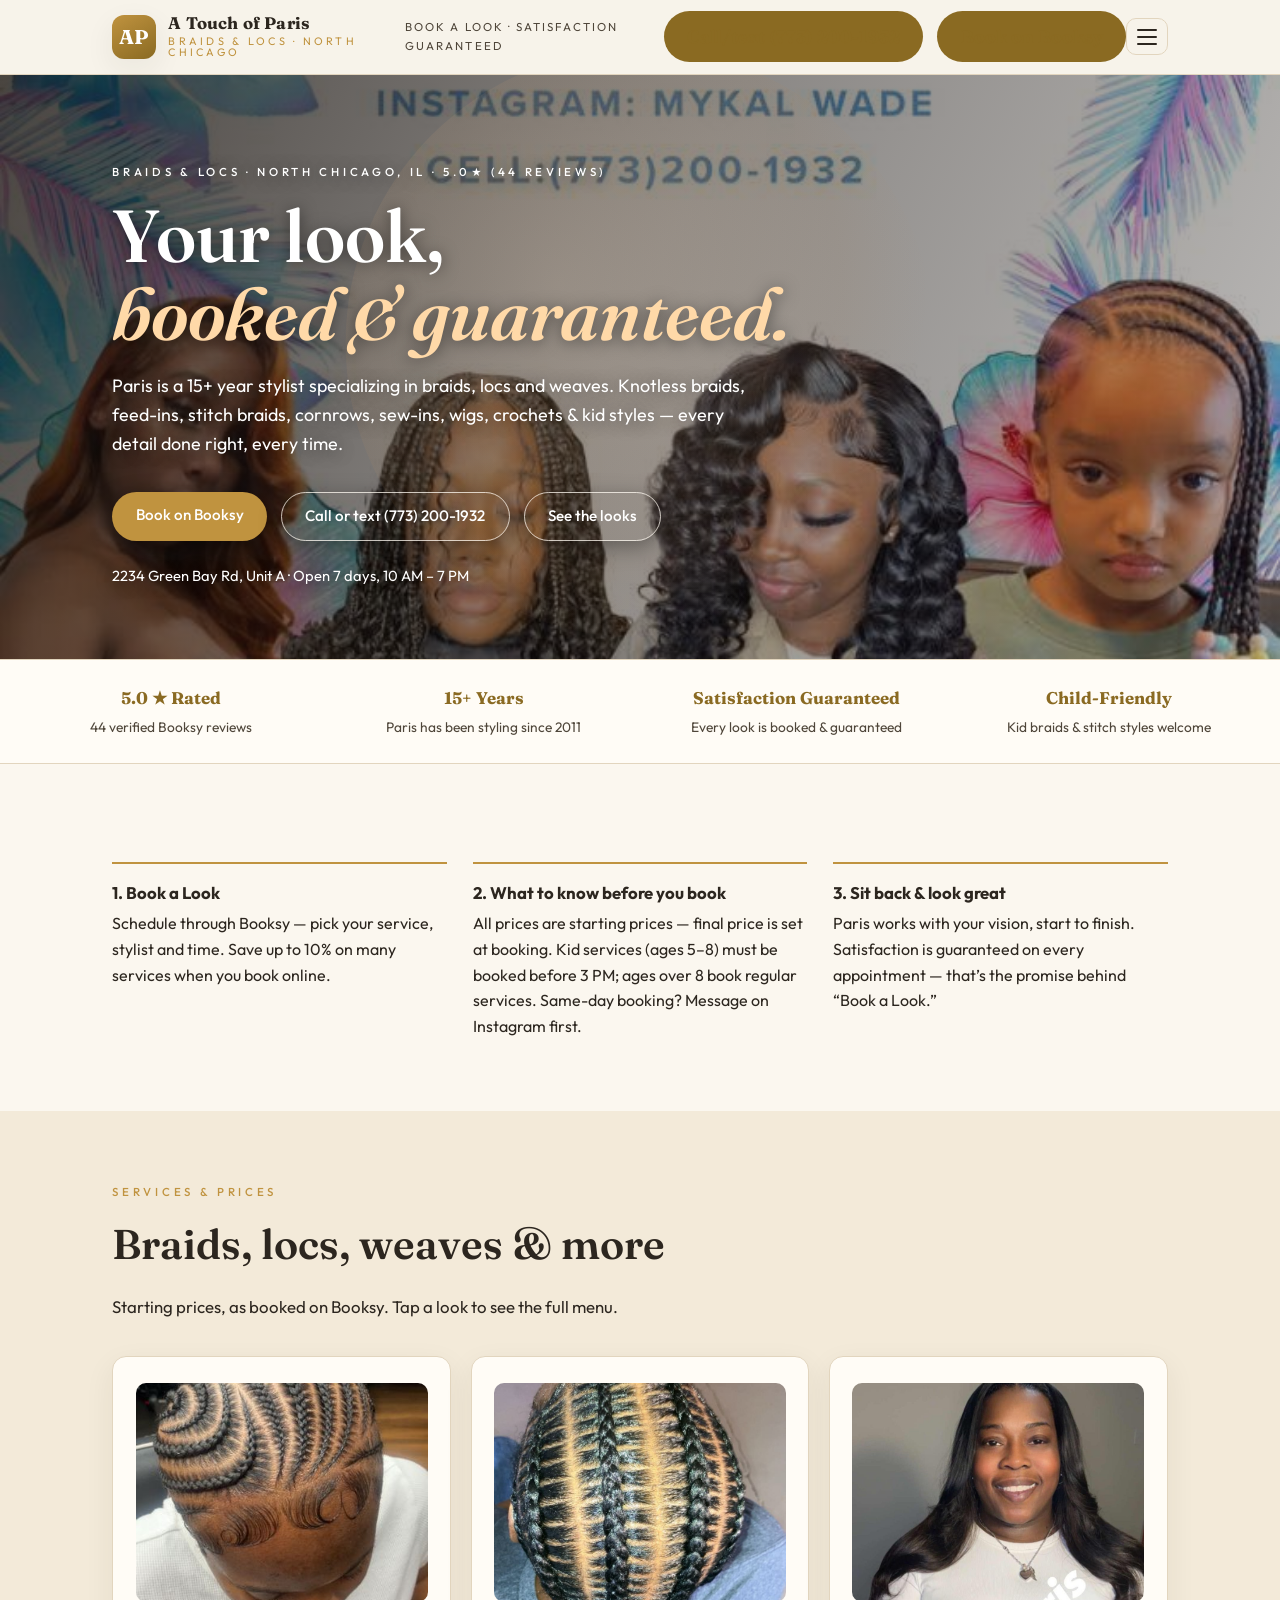
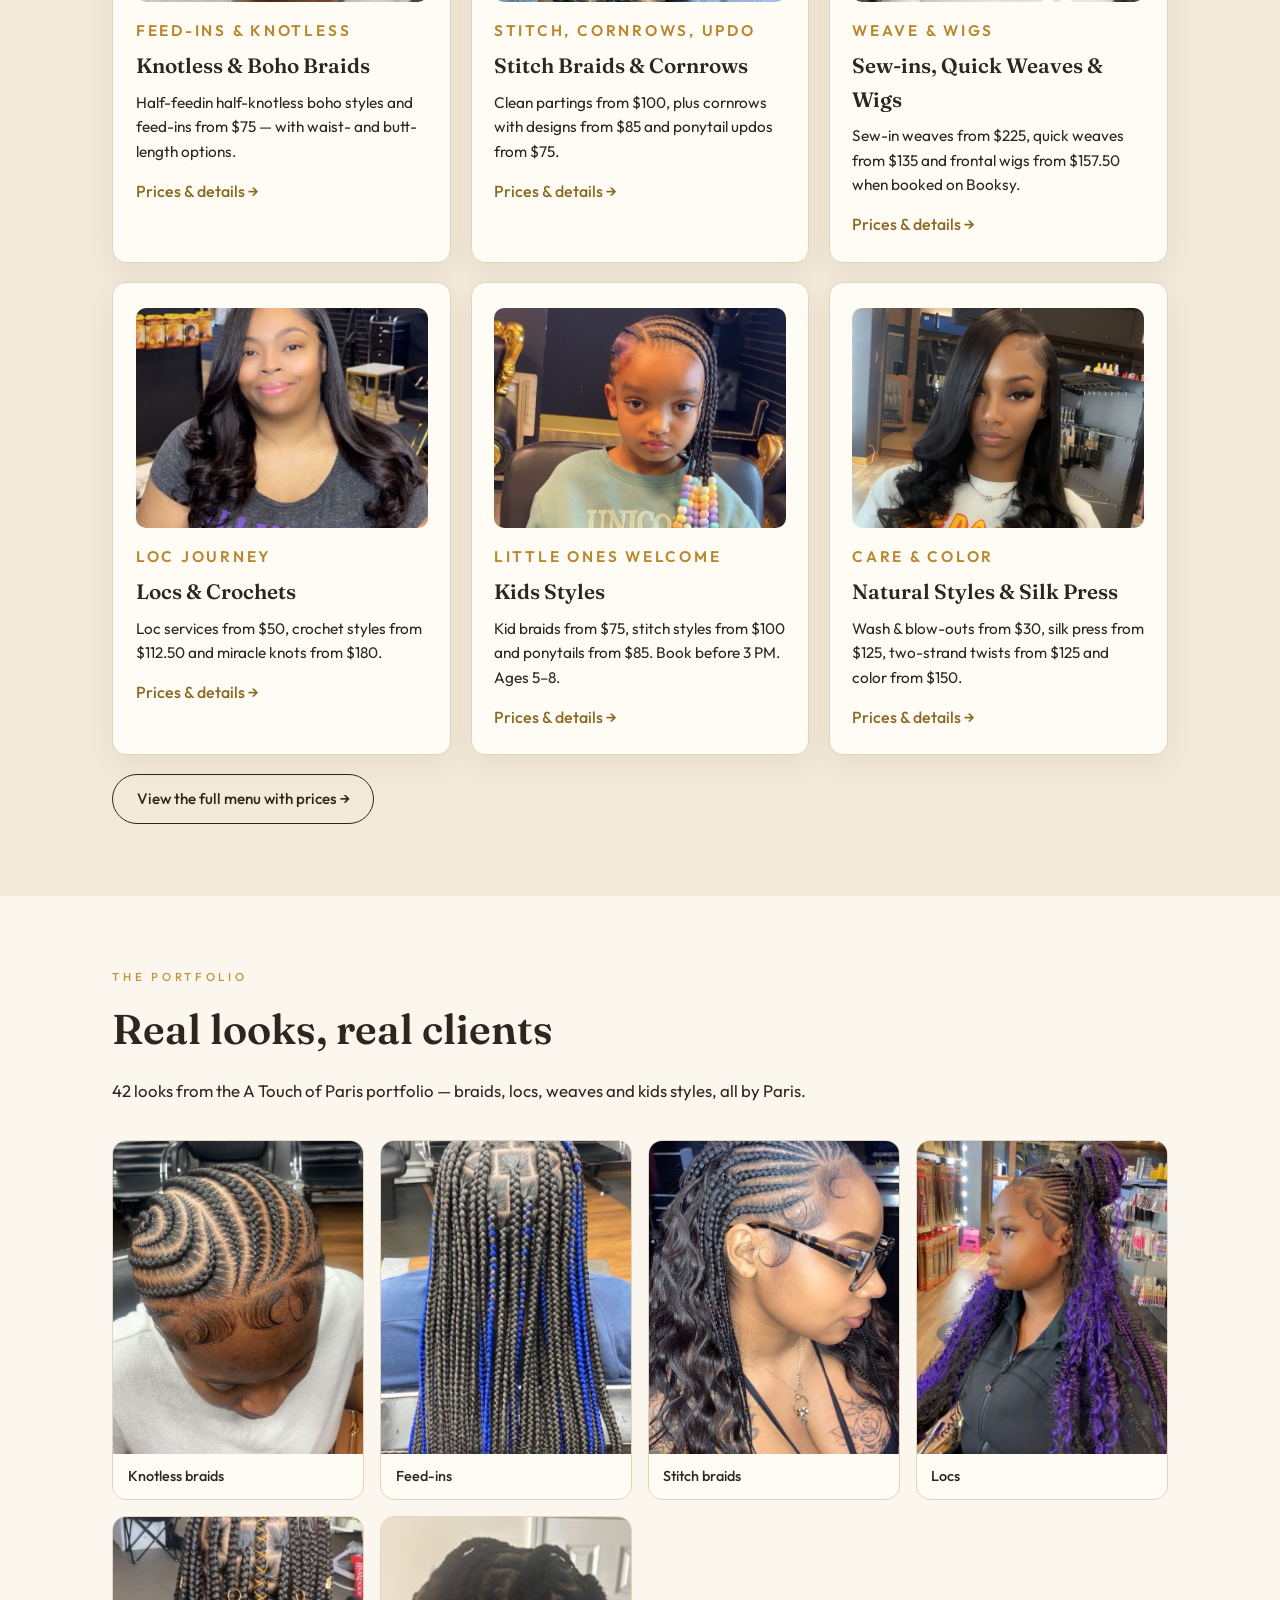
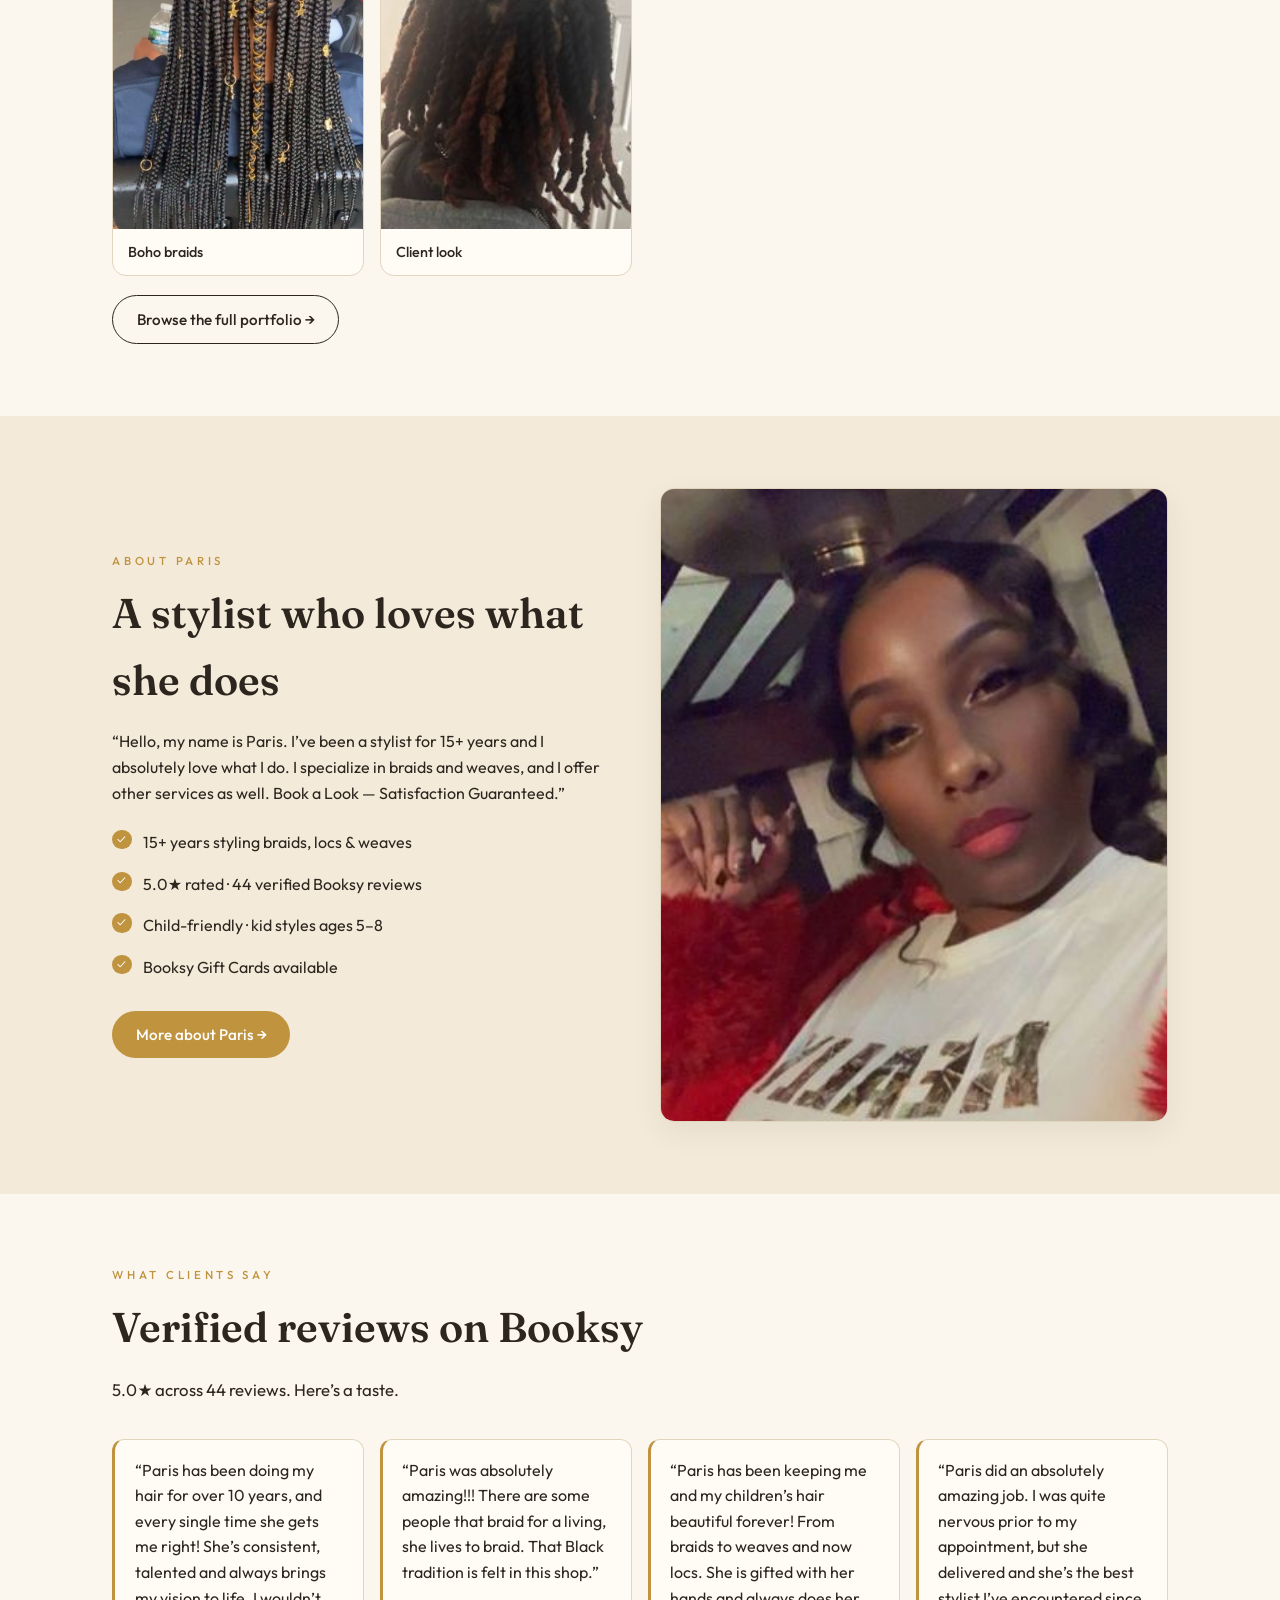
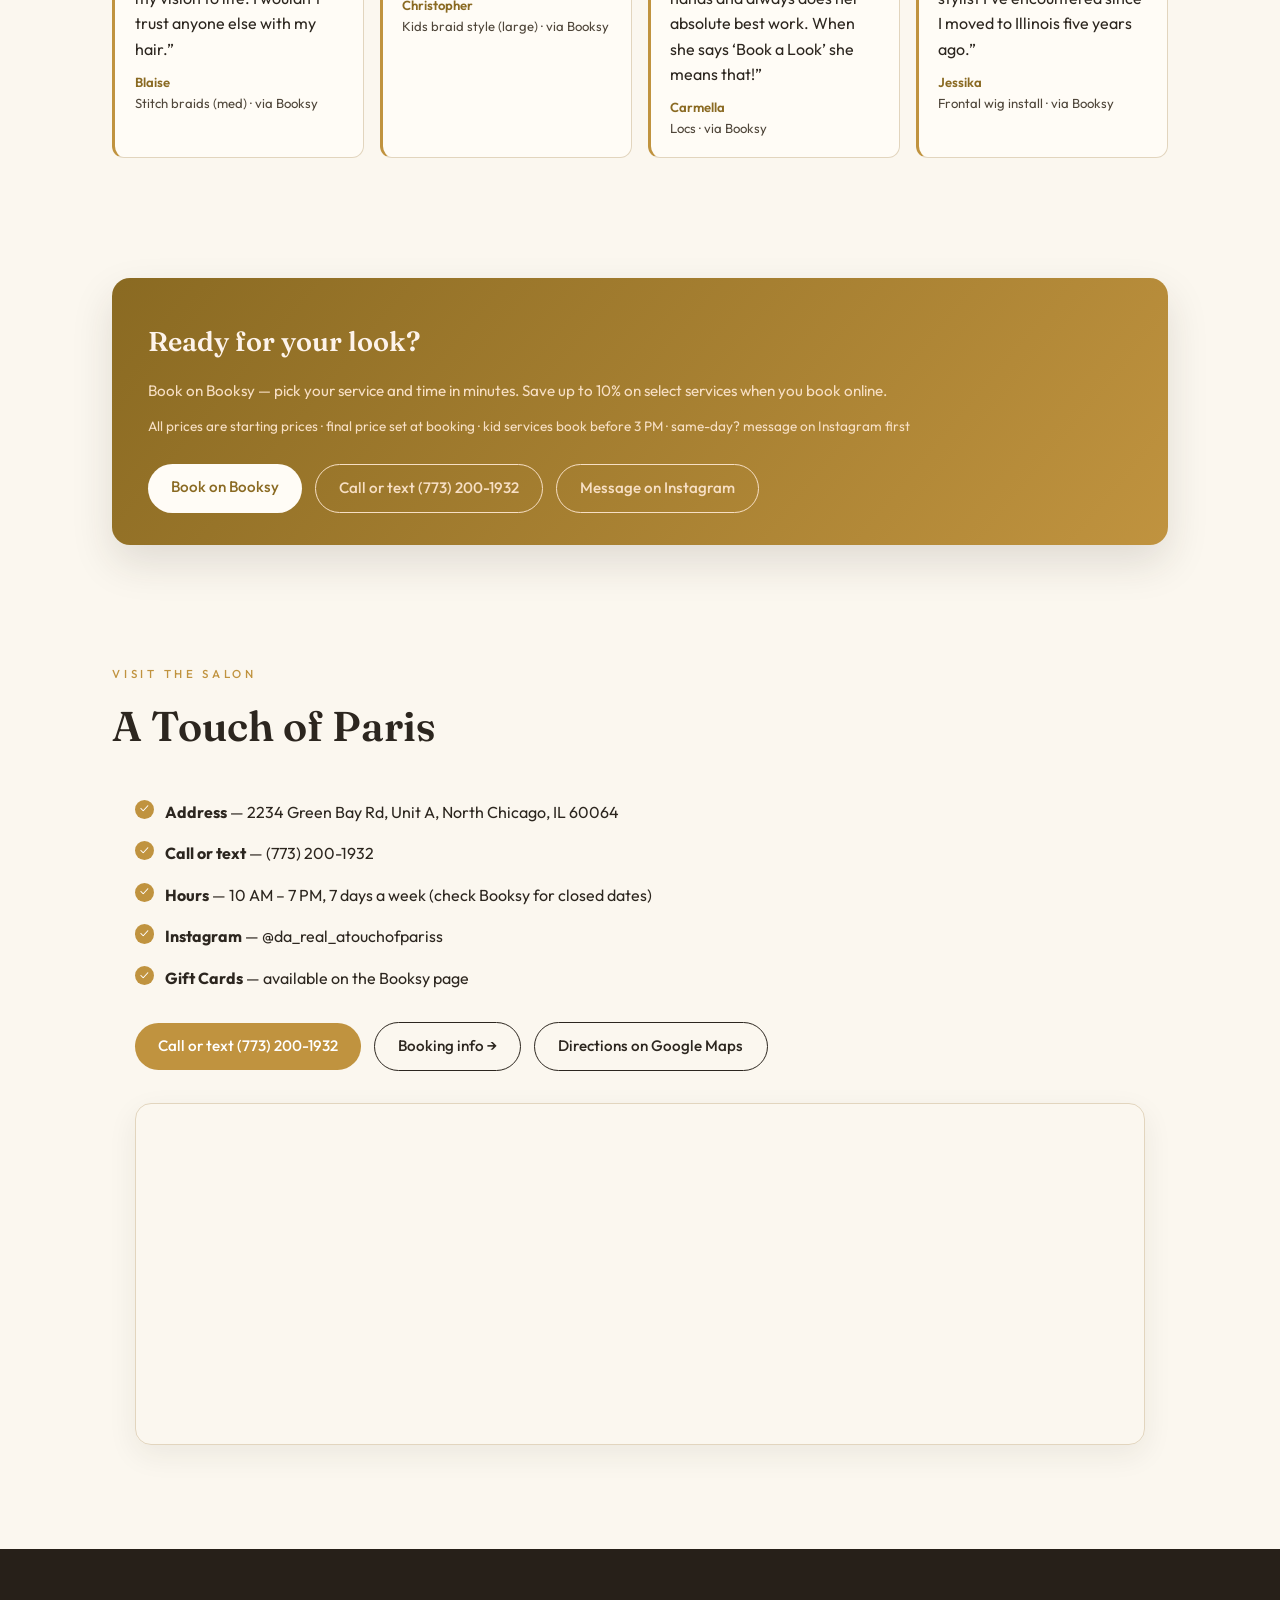
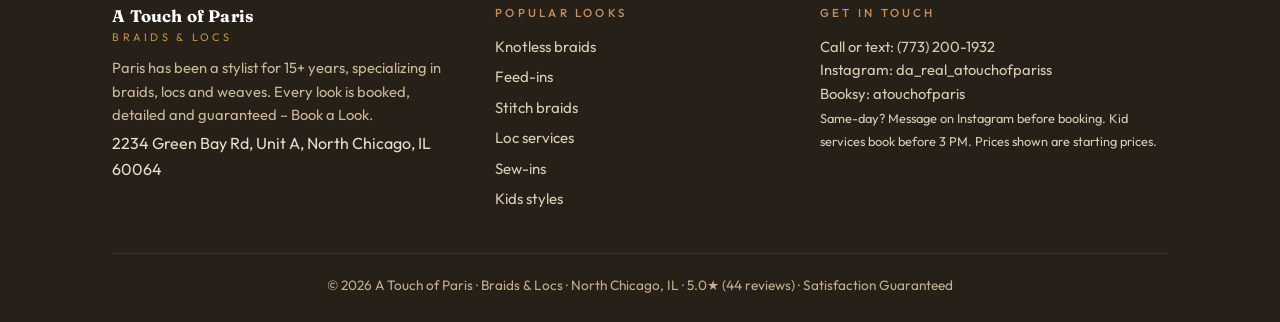
==== commit 85f78c1d: "Mobile fixes: phone (call/text 773-200-1932) CTAs in header/nav/footer/menus, hero no longer cut off" ====
--- a/index.html
+++ b/index.html
@@ -26,6 +26,7 @@
         "description": "Braids and locs salon in North Chicago, IL. Paris is a stylist of 15+ years specializing in braids and weaves: knotless braids, feed-ins, stitch braids, cornrows, sew-ins, wigs, locs, crochets and kids styles.",
         "url": "https://ari-builds.github.io/atouchofparis/",
         "image": "https://ari-builds.github.io/atouchofparis/assets/photos/booksy/hero-biz.jpg",
+        "telephone": "+17732001932",
         "priceRange": "$$",
         "address": {
           "@type": "PostalAddress",
@@ -71,6 +72,7 @@
         <p class="lead fade">Paris is a 15+ year stylist specializing in braids, locs and weaves. Knotless braids, feed-ins, stitch braids, cornrows, sew-ins, wigs, crochets &amp; kid styles &mdash; every detail done right, every time.</p>
         <div class="hero-cta fade">
           <a class="btn btn-cta" href="https://booksy.com/en-us/1605658_atouchofparis_braids-locs_18698_north-chicago" target="_blank" rel="noopener">Book on Booksy</a>
+          <a class="btn btn-ghost-light" href="tel:+17732001932">Call or text (773) 200-1932</a>
           <a class="btn btn-ghost-light" href="gallery.html">See the looks</a>
         </div>
         <p class="hero-note fade">2234 Green Bay Rd, Unit A &middot; Open 7 days, 10 AM &ndash; 7 PM</p>
@@ -236,6 +238,7 @@
           </div>
           <div class="estimate-cta">
             <a class="btn btn-call" href="https://booksy.com/en-us/1605658_atouchofparis_braids-locs_18698_north-chicago" target="_blank" rel="noopener" style="background:var(--white);color:var(--brick-deep)">Book on Booksy</a>
+            <a class="btn btn-ghost" href="tel:+17732001932" style="border-color:#f7dfc4;color:#f7dfc4">Call or text (773) 200-1932</a>
             <a class="btn btn-ghost" href="https://www.instagram.com/da_real_atouchofpariss/" target="_blank" rel="noopener" style="border-color:#f7dfc4;color:#f7dfc4">Message on Instagram</a>
           </div>
         </div>
@@ -247,16 +250,18 @@
       <div class="section">
         <p class="kicker fade">Visit the salon</p>
         <h2 class="fade">A Touch of Paris</h2>
-        <div class="section" style="display:grid;grid-template-columns:1.2fr 1fr;gap:2.5rem;align-items:start">
+        <div class="section" style="display:grid;grid-template-columns:1fr;gap:2rem">
           <div>
             <ul class="ticks fade">
               <li><b>Address</b> &mdash; 2234 Green Bay Rd, Unit A, North Chicago, IL 60064</li>
+              <li><b>Call or text</b> &mdash; <a href="tel:+17732001932">(773) 200-1932</a></li>
               <li><b>Hours</b> &mdash; 10 AM &ndash; 7 PM, 7 days a week (check Booksy for closed dates)</li>
               <li><b>Instagram</b> &mdash; @da_real_atouchofpariss</li>
               <li><b>Gift Cards</b> &mdash; available on the Booksy page</li>
             </ul>
             <div class="g-cta fade" style="margin-top:1.4rem">
-              <a class="btn btn-cta" href="booking.html">Booking info &#8594;</a>
+              <a class="btn btn-cta" href="tel:+17732001932">Call or text (773) 200-1932</a>
+              <a class="btn btn-ghost" href="booking.html">Booking info &#8594;</a>
               <a class="btn btn-ghost" href="https://www.google.com/maps/search/?api=1&query=2234+Green+Bay+Rd+North+Chicago+IL+60064" target="_blank" rel="noopener">Directions on Google Maps</a>
             </div>
           </div>
--- a/assets/site.css
+++ b/assets/site.css
@@ -126,11 +126,13 @@
 .cta-bar {
   position: fixed; left: 0; right: 0; bottom: 0; z-index: 45;
   background: linear-gradient(120deg, var(--brick-deep), var(--brick));
-  color: #fff; text-align: center; padding: .95rem 1rem;
-  font-weight: 500; font-size: 1rem;
+  color: #fff; padding: .7rem 1rem calc(.7rem + env(safe-area-inset-bottom));
+  font-weight: 500; font-size: .95rem;
   transform: translateY(110%); transition: transform .4s ease;
 }
-.cta-bar a { color: inherit; }
+.cta-bar .cta-in { max-width: 560px; margin: 0 auto; display: flex; gap: .6rem; justify-content: center; align-items: center; flex-wrap: wrap; }
+.cta-bar a { color: inherit; display: inline-flex; align-items: center; gap: .35rem; padding: .5rem .9rem; border-radius: 999px; background: rgba(0,0,0,.18); }
+.cta-bar a.cta-ph { background: #fff; color: var(--brick-deep); font-weight: 700; }
 .cta-bar.in { transform: none; }
 .cta-bar b { font-weight: 700; }
 body { padding-bottom: 0; }
@@ -184,7 +186,7 @@
 /* ---- trust bar ---- */
 .badges { border-block: 1px solid var(--line); background: var(--white); }
 .badge-row {
-  display: grid; grid-template-columns: repeat(3, 1fr); gap: 1rem;
+  display: grid; grid-template-columns: repeat(auto-fit, minmax(215px, 1fr)); gap: 1rem;
   padding: 1.5rem 1.4rem; text-align: center;
 }
 .badge-row b { display: block; font-family: var(--font-d); font-size: 1.06rem; font-weight: 700; color: var(--brick-deep); margin-bottom: .15rem; }
@@ -438,3 +440,25 @@
 .mini ul.ticks { margin-top:1rem }
 .ghost-line { color:var(--white) }
 @media (max-width:640px){ .rgrid { grid-template-columns:1fr } }
+
+/* ---- A Touch of Paris: mobile hardening ---- */
+.hero h1 em { display: block; }
+@media (max-width: 560px) {
+  .hero { padding: 4.6rem 0 3.4rem; }
+  .hero h1 { font-size: clamp(2rem, 8.6vw, 2.6rem); line-height: 1.12; word-break: normal; overflow-wrap: anywhere; }
+  .hero h1 em { display: block; }
+  .hero .lead { font-size: 1.02rem; }
+  .hero-cta { gap: .7rem; }
+  .hero-cta .btn { width: 100%; text-align: center; }
+  .page-hero { padding: 2.6rem 0 2.1rem; }
+  .grid, .grid-2 { gap: 1rem; }
+}
+@media (max-width: 880px) {
+  .section[style*="grid-template-columns"] { grid-template-columns: 1fr !important; }
+  .estimate-card { padding: 1.4rem; }
+  .estimate-cta { flex-direction: column; align-items: stretch; }
+  .estimate-cta .btn { width: 100%; text-align: center; }
+}
+.cs-row, .page-cols { margin-top: 1.6rem }
+.ml li { overflow-wrap: anywhere; }
+.ticks li { overflow-wrap: anywhere; }
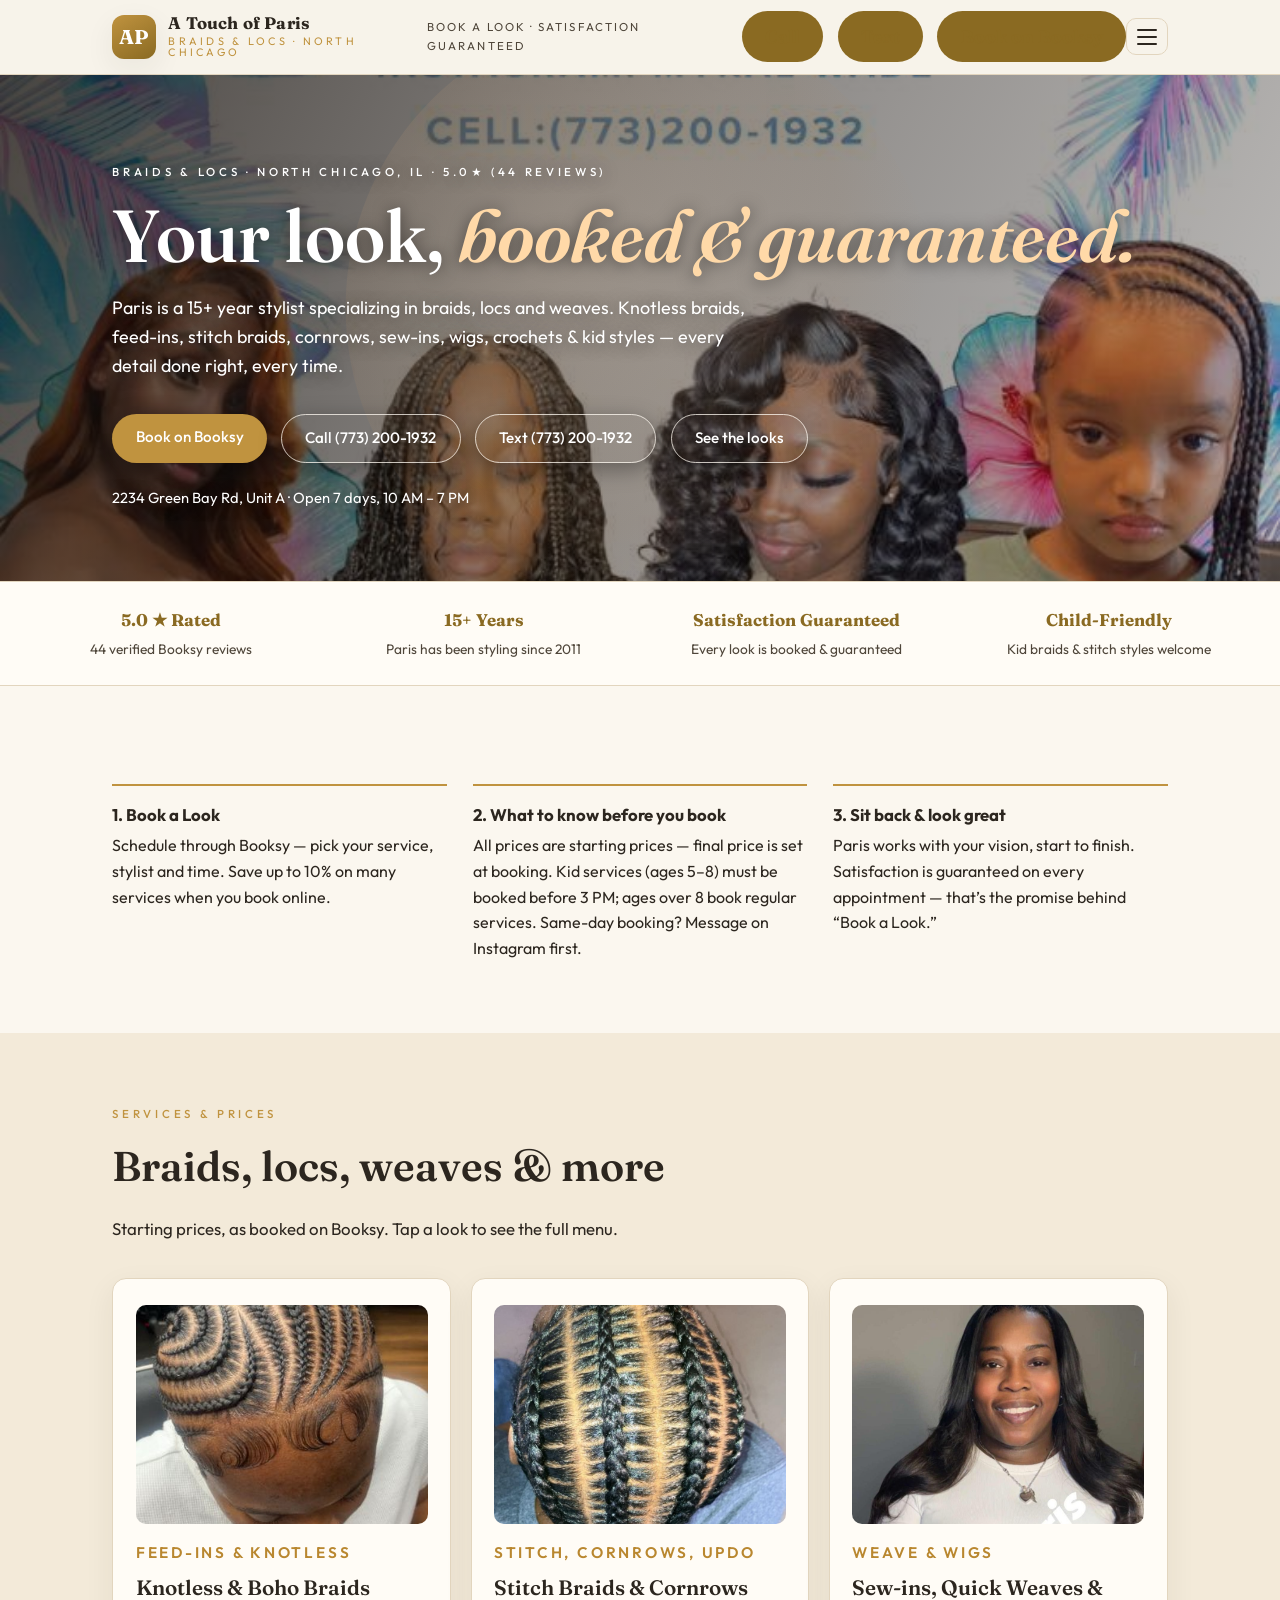
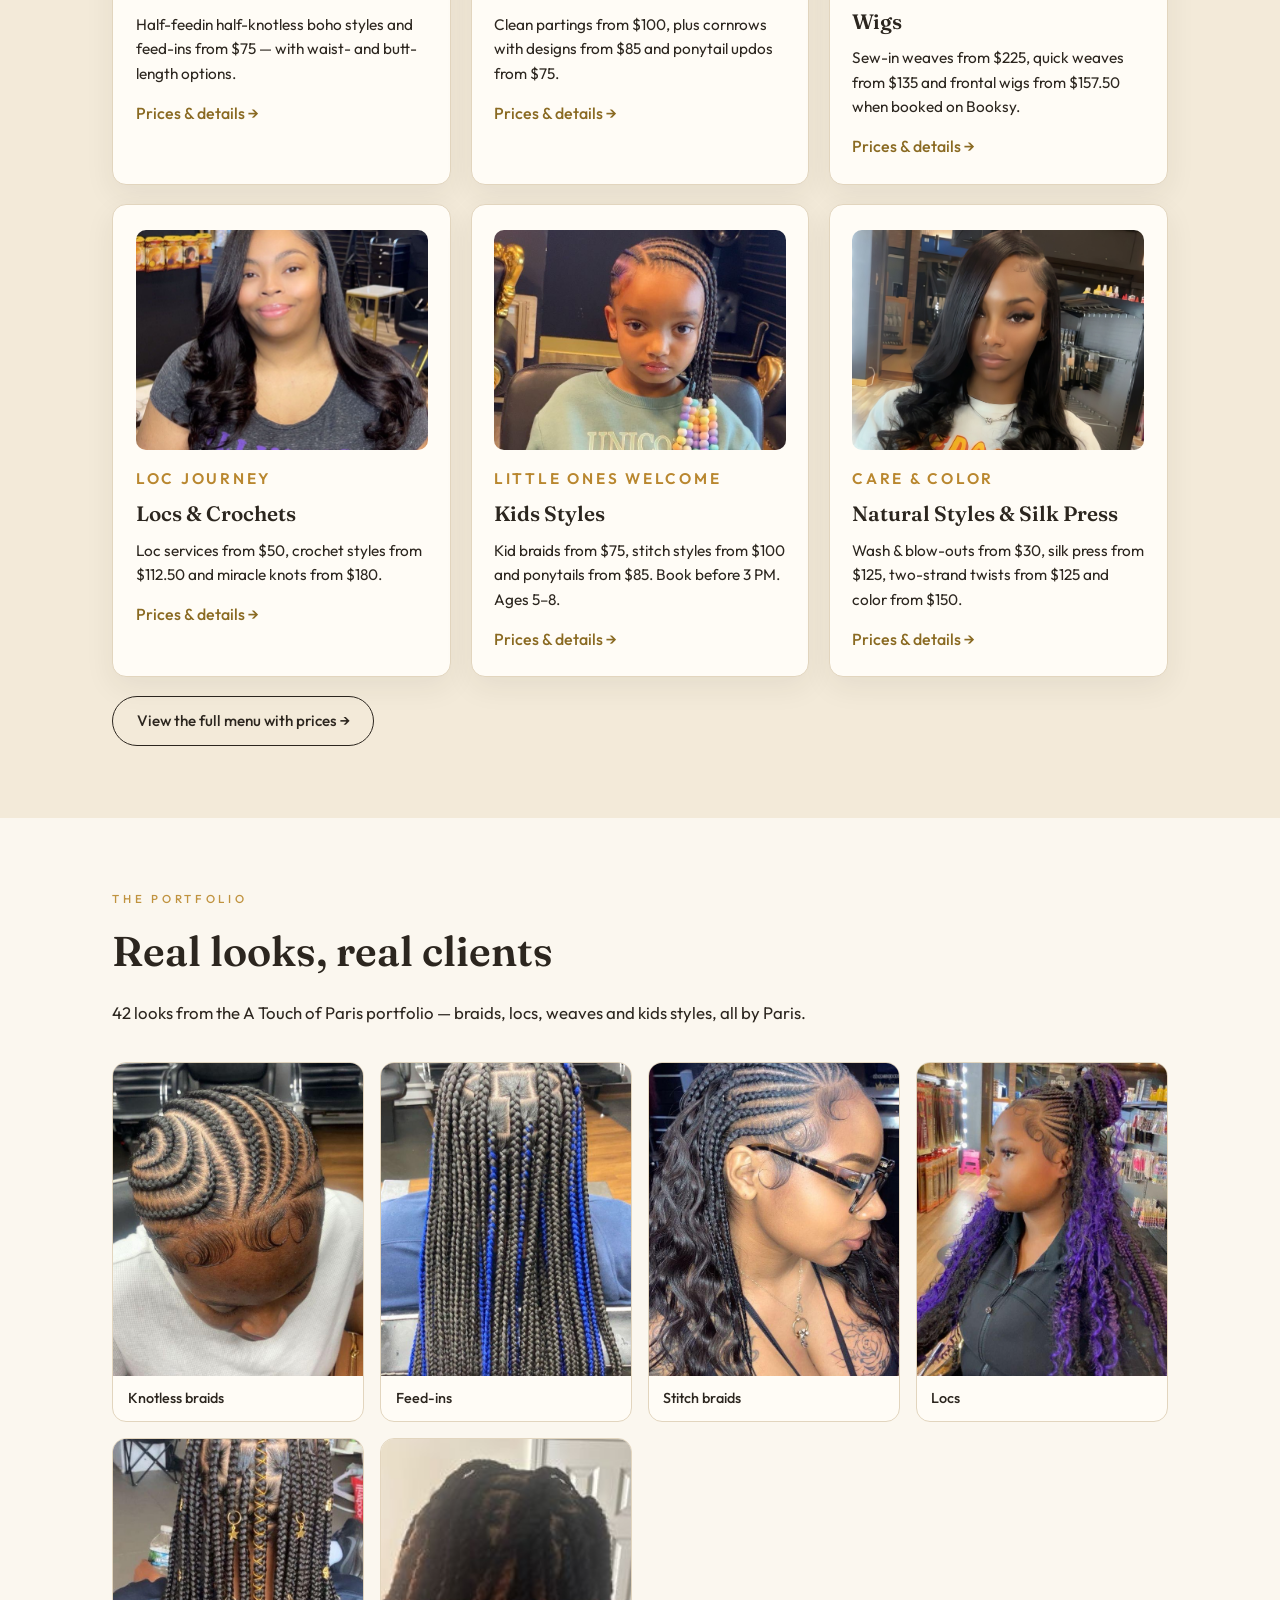
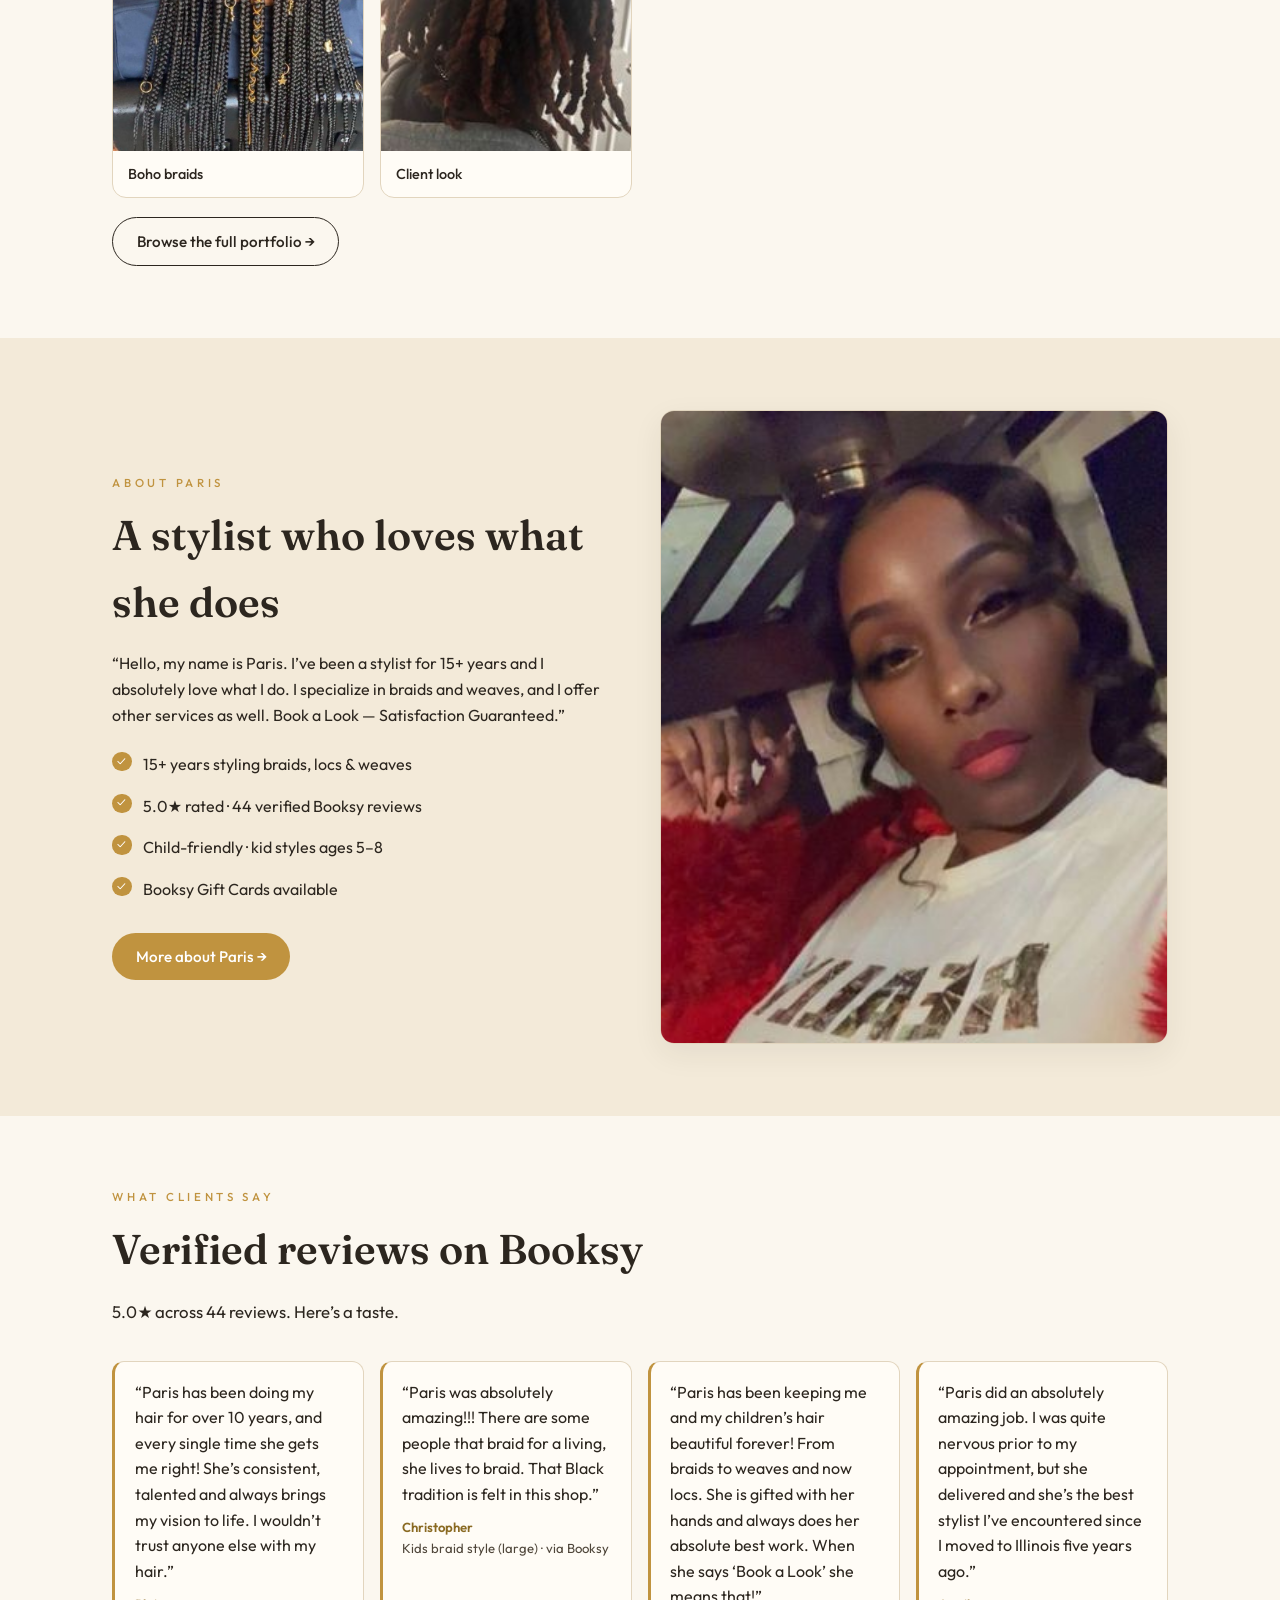
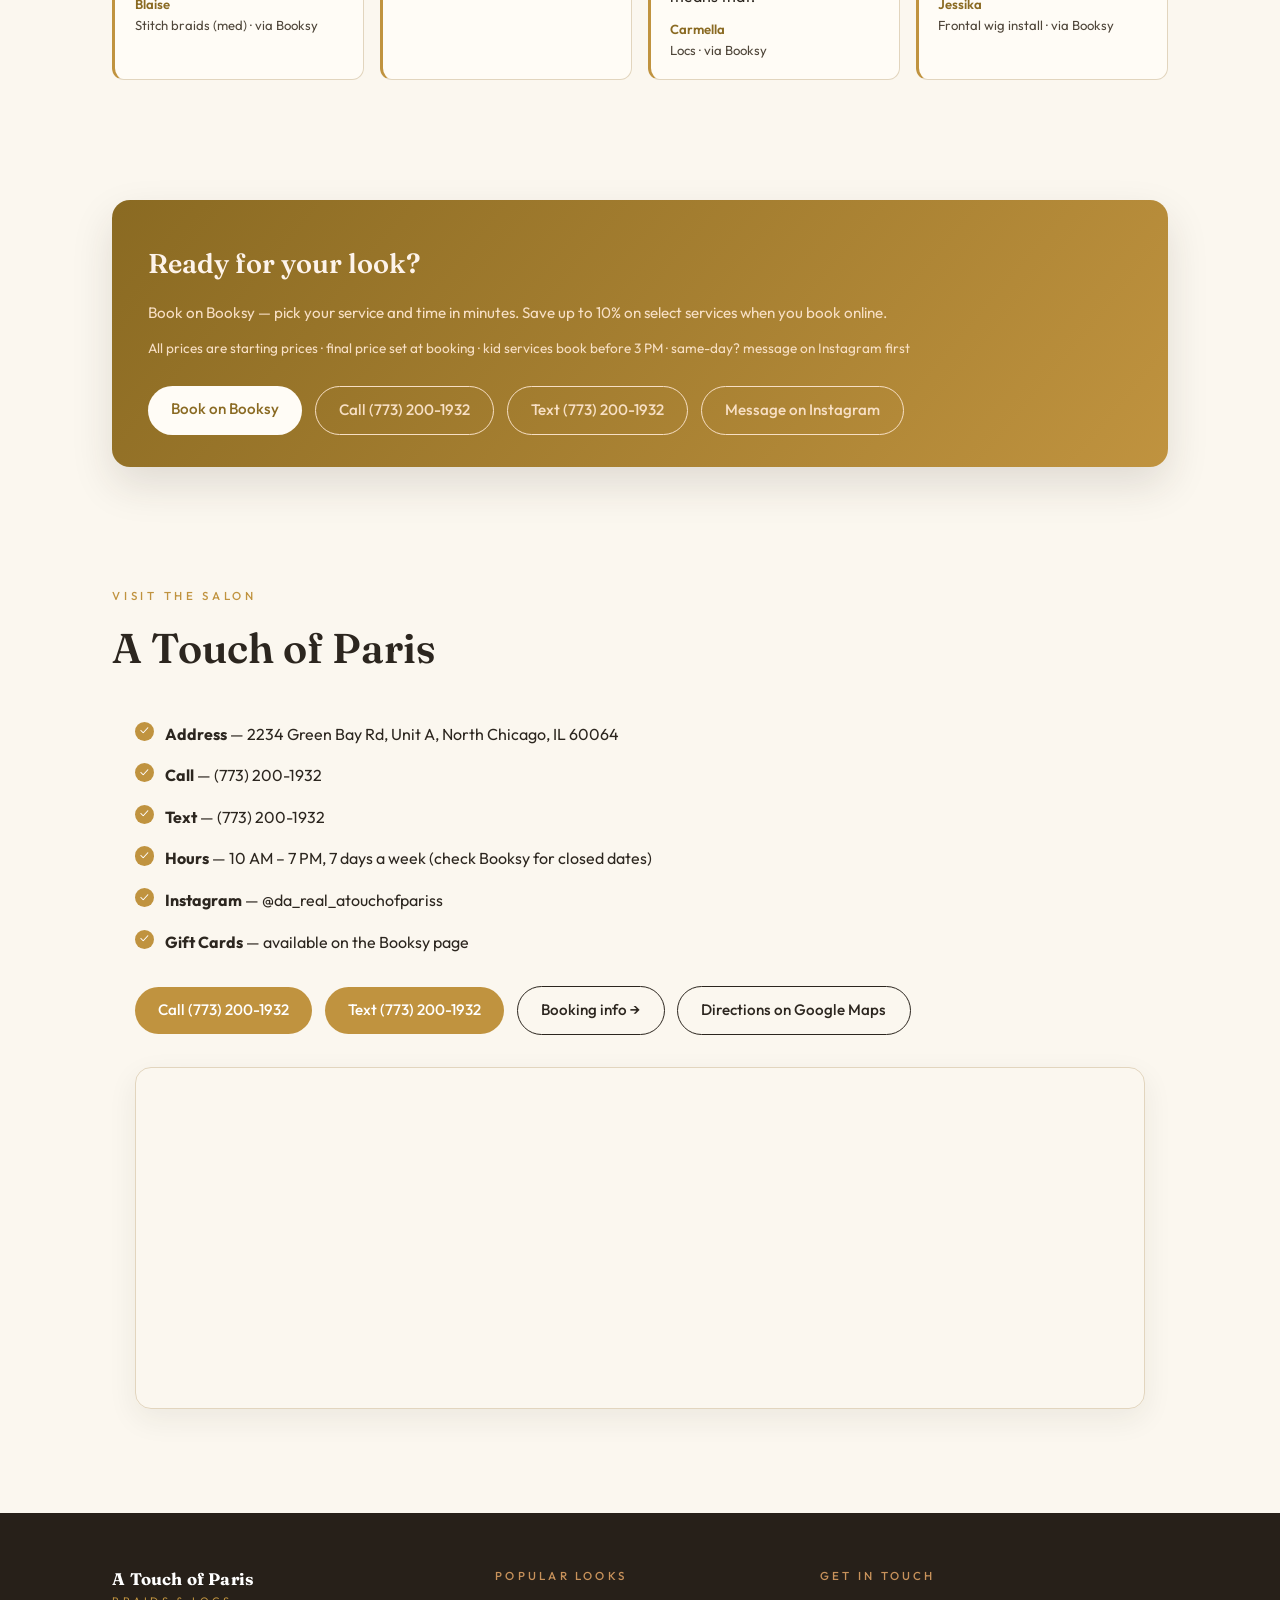
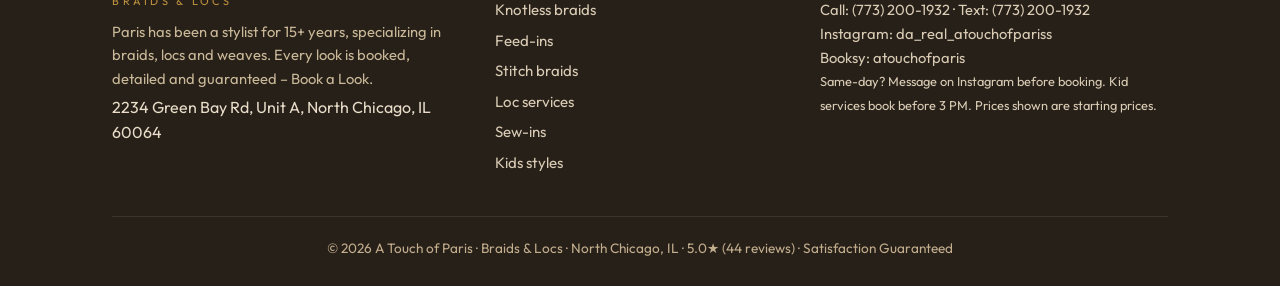
==== commit c46fb58c: "Separate Call and Text CTAs everywhere, single Book pill on mobile bar, hero tagline wraps cleanly, " ====
--- a/index.html
+++ b/index.html
@@ -72,7 +72,8 @@
         <p class="lead fade">Paris is a 15+ year stylist specializing in braids, locs and weaves. Knotless braids, feed-ins, stitch braids, cornrows, sew-ins, wigs, crochets &amp; kid styles &mdash; every detail done right, every time.</p>
         <div class="hero-cta fade">
           <a class="btn btn-cta" href="https://booksy.com/en-us/1605658_atouchofparis_braids-locs_18698_north-chicago" target="_blank" rel="noopener">Book on Booksy</a>
-          <a class="btn btn-ghost-light" href="tel:+17732001932">Call or text (773) 200-1932</a>
+          <a class="btn btn-ghost-light" href="tel:+17732001932">Call (773) 200-1932</a>
+          <a class="btn btn-ghost-light" href="sms:+17732001932">Text (773) 200-1932</a>
           <a class="btn btn-ghost-light" href="gallery.html">See the looks</a>
         </div>
         <p class="hero-note fade">2234 Green Bay Rd, Unit A &middot; Open 7 days, 10 AM &ndash; 7 PM</p>
@@ -238,7 +239,8 @@
           </div>
           <div class="estimate-cta">
             <a class="btn btn-call" href="https://booksy.com/en-us/1605658_atouchofparis_braids-locs_18698_north-chicago" target="_blank" rel="noopener" style="background:var(--white);color:var(--brick-deep)">Book on Booksy</a>
-            <a class="btn btn-ghost" href="tel:+17732001932" style="border-color:#f7dfc4;color:#f7dfc4">Call or text (773) 200-1932</a>
+            <a class="btn btn-ghost" href="tel:+17732001932" style="border-color:#f7dfc4;color:#f7dfc4">Call (773) 200-1932</a>
+            <a class="btn btn-ghost" href="sms:+17732001932" style="border-color:#f7dfc4;color:#f7dfc4">Text (773) 200-1932</a>
             <a class="btn btn-ghost" href="https://www.instagram.com/da_real_atouchofpariss/" target="_blank" rel="noopener" style="border-color:#f7dfc4;color:#f7dfc4">Message on Instagram</a>
           </div>
         </div>
@@ -254,13 +256,15 @@
           <div>
             <ul class="ticks fade">
               <li><b>Address</b> &mdash; 2234 Green Bay Rd, Unit A, North Chicago, IL 60064</li>
-              <li><b>Call or text</b> &mdash; <a href="tel:+17732001932">(773) 200-1932</a></li>
+              <li><b>Call</b> &mdash; <a href="tel:+17732001932">(773) 200-1932</a></li>
+              <li><b>Text</b> &mdash; <a href="sms:+17732001932">(773) 200-1932</a></li>
               <li><b>Hours</b> &mdash; 10 AM &ndash; 7 PM, 7 days a week (check Booksy for closed dates)</li>
               <li><b>Instagram</b> &mdash; @da_real_atouchofpariss</li>
               <li><b>Gift Cards</b> &mdash; available on the Booksy page</li>
             </ul>
             <div class="g-cta fade" style="margin-top:1.4rem">
-              <a class="btn btn-cta" href="tel:+17732001932">Call or text (773) 200-1932</a>
+              <a class="btn btn-cta" href="tel:+17732001932">Call (773) 200-1932</a>
+              <a class="btn btn-cta" href="sms:+17732001932">Text (773) 200-1932</a>
               <a class="btn btn-ghost" href="booking.html">Booking info &#8594;</a>
               <a class="btn btn-ghost" href="https://www.google.com/maps/search/?api=1&query=2234+Green+Bay+Rd+North+Chicago+IL+60064" target="_blank" rel="noopener">Directions on Google Maps</a>
             </div>
--- a/assets/site.css
+++ b/assets/site.css
@@ -442,11 +442,10 @@
 @media (max-width:640px){ .rgrid { grid-template-columns:1fr } }
 
 /* ---- A Touch of Paris: mobile hardening ---- */
-.hero h1 em { display: block; }
 @media (max-width: 560px) {
   .hero { padding: 4.6rem 0 3.4rem; }
-  .hero h1 { font-size: clamp(2rem, 8.6vw, 2.6rem); line-height: 1.12; word-break: normal; overflow-wrap: anywhere; }
-  .hero h1 em { display: block; }
+  .hero h1 { font-size: clamp(1.95rem, 8.4vw, 2.5rem); line-height: 1.12; }
+  .hero h1, .hero h1 em { word-break: normal; overflow-wrap: normal; }
   .hero .lead { font-size: 1.02rem; }
   .hero-cta { gap: .7rem; }
   .hero-cta .btn { width: 100%; text-align: center; }
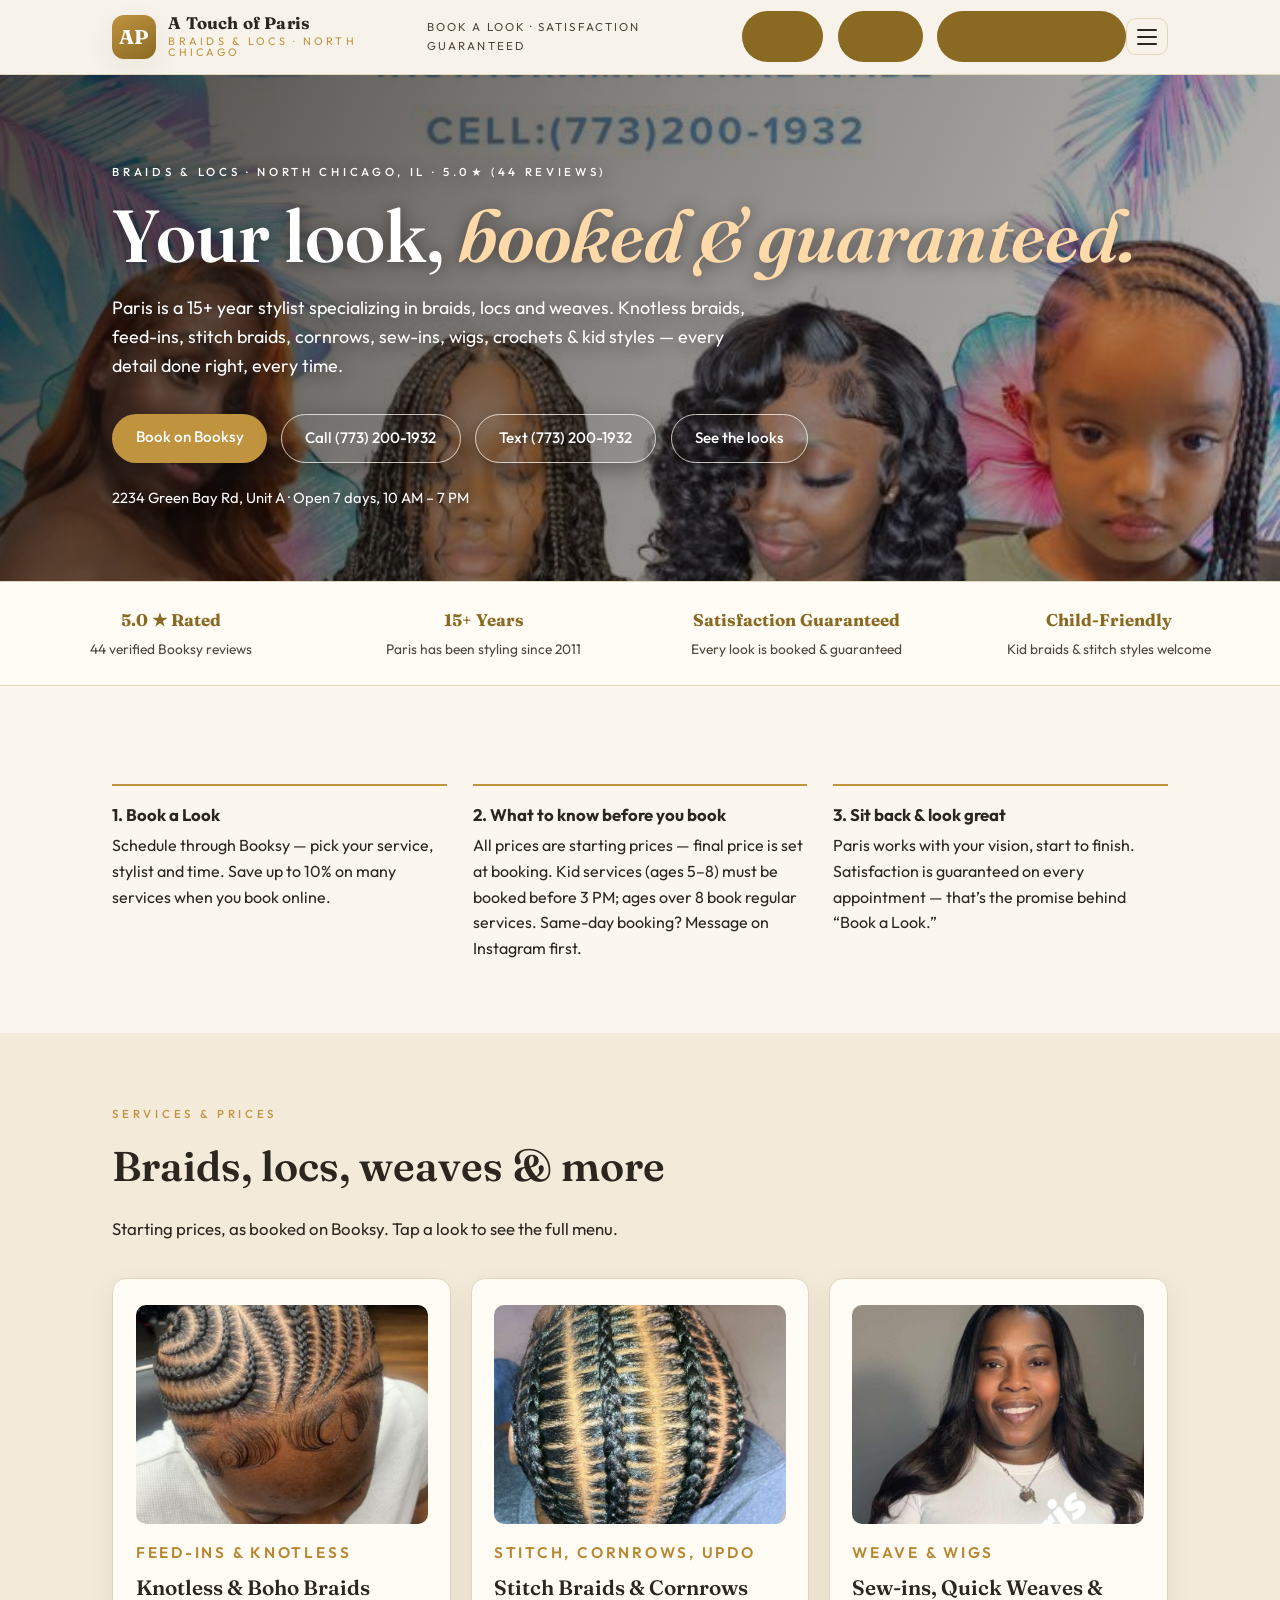
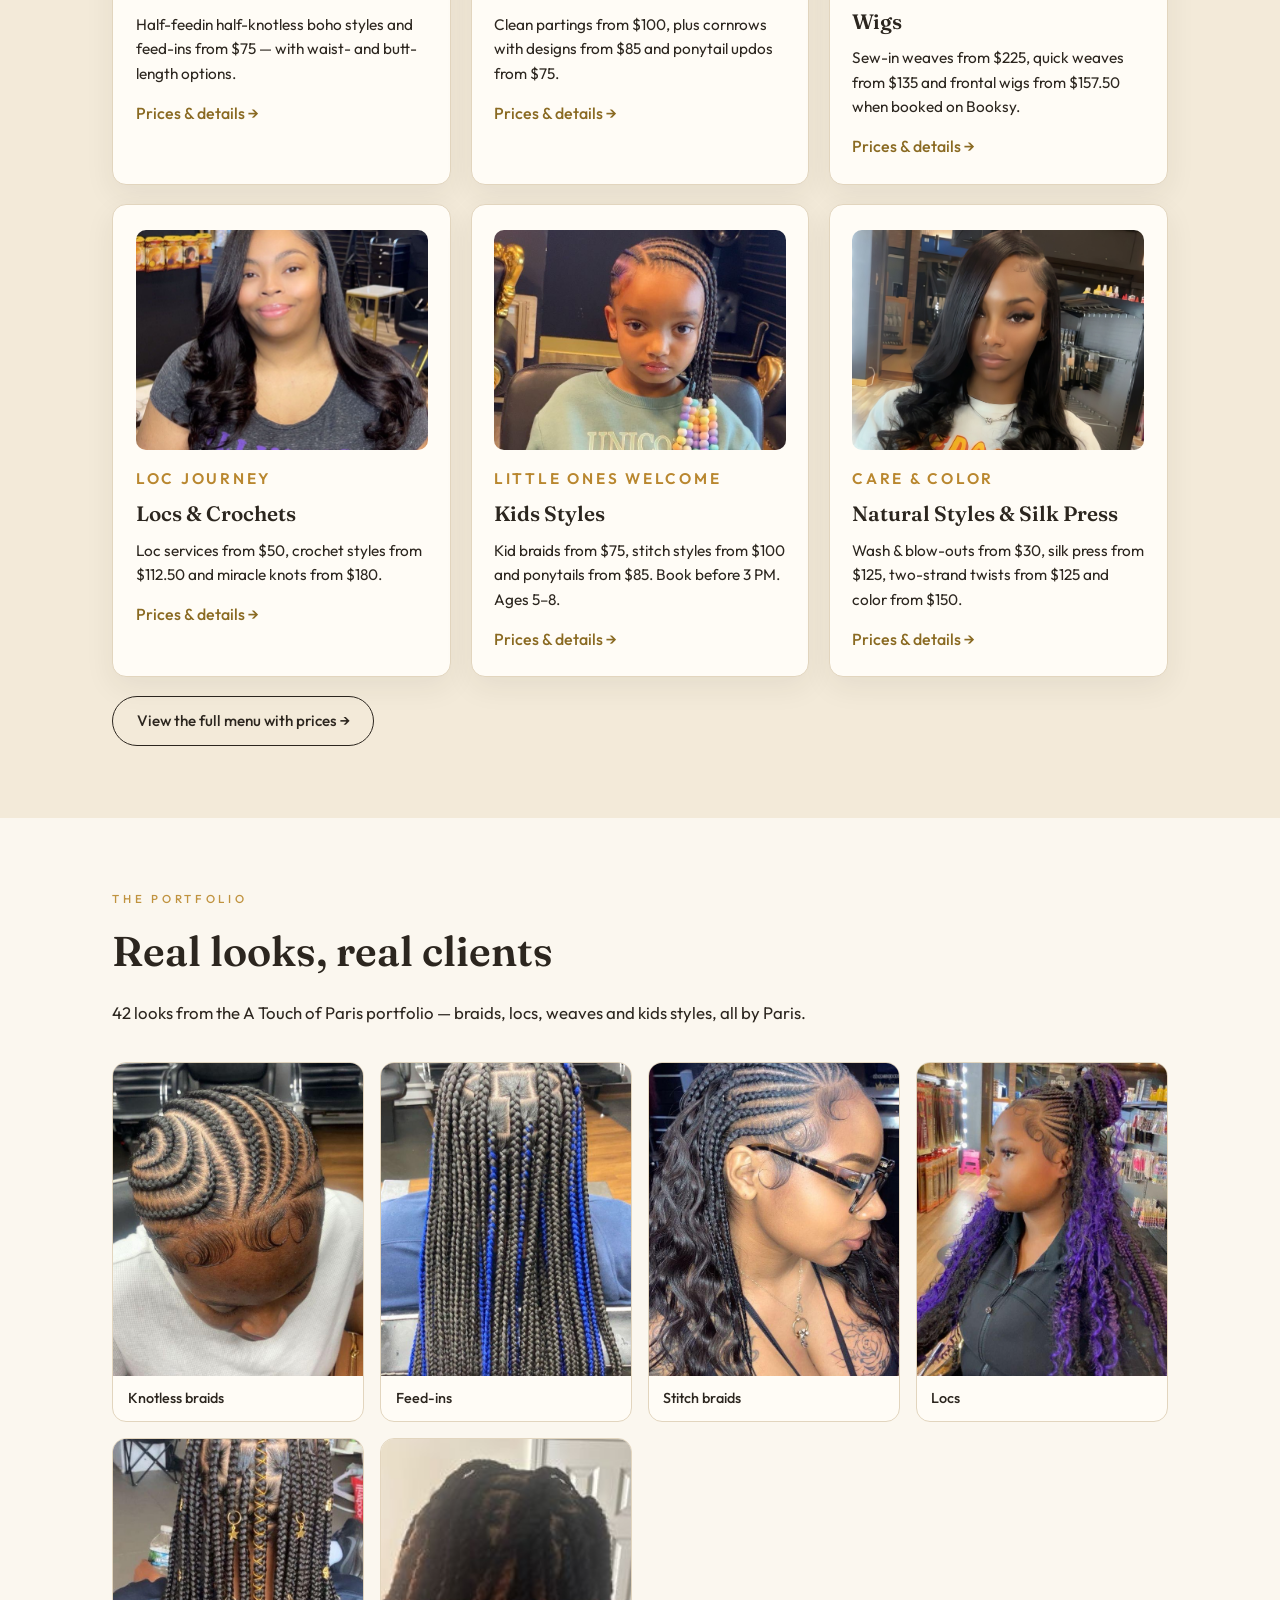
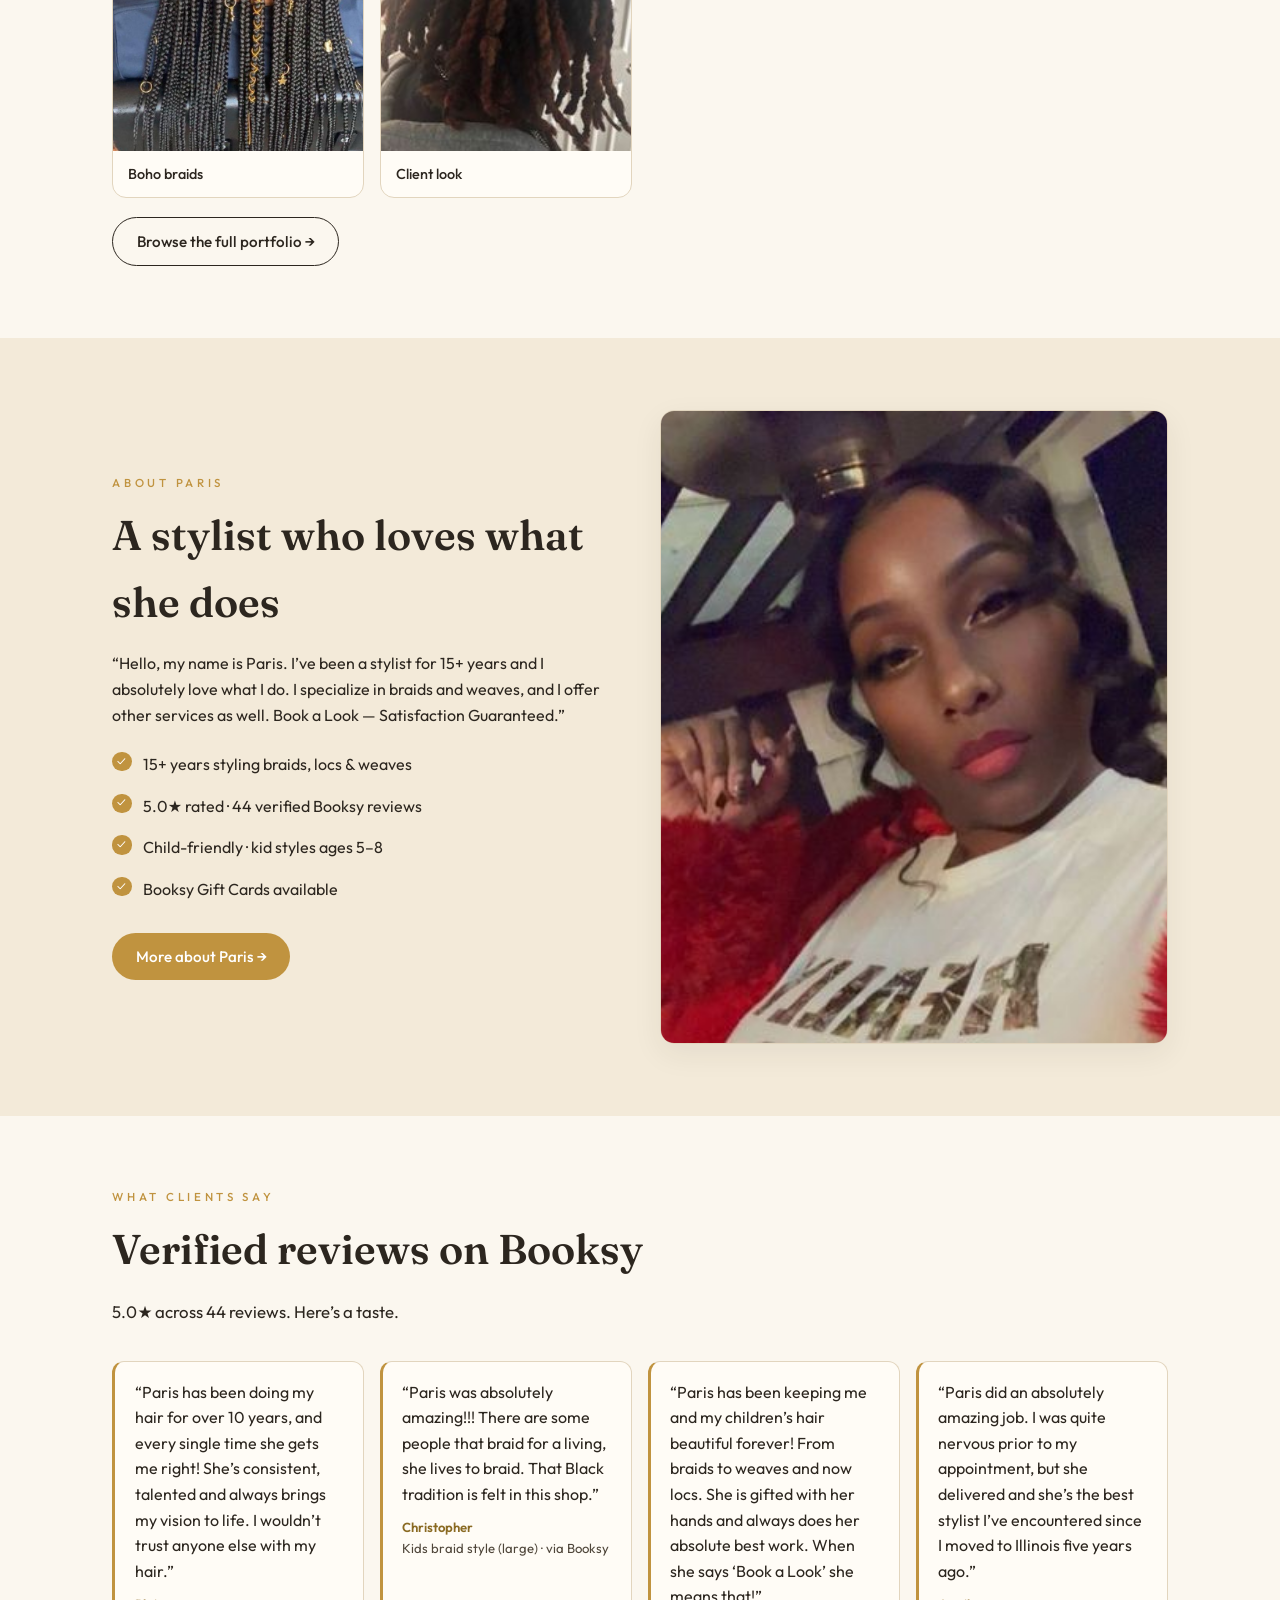
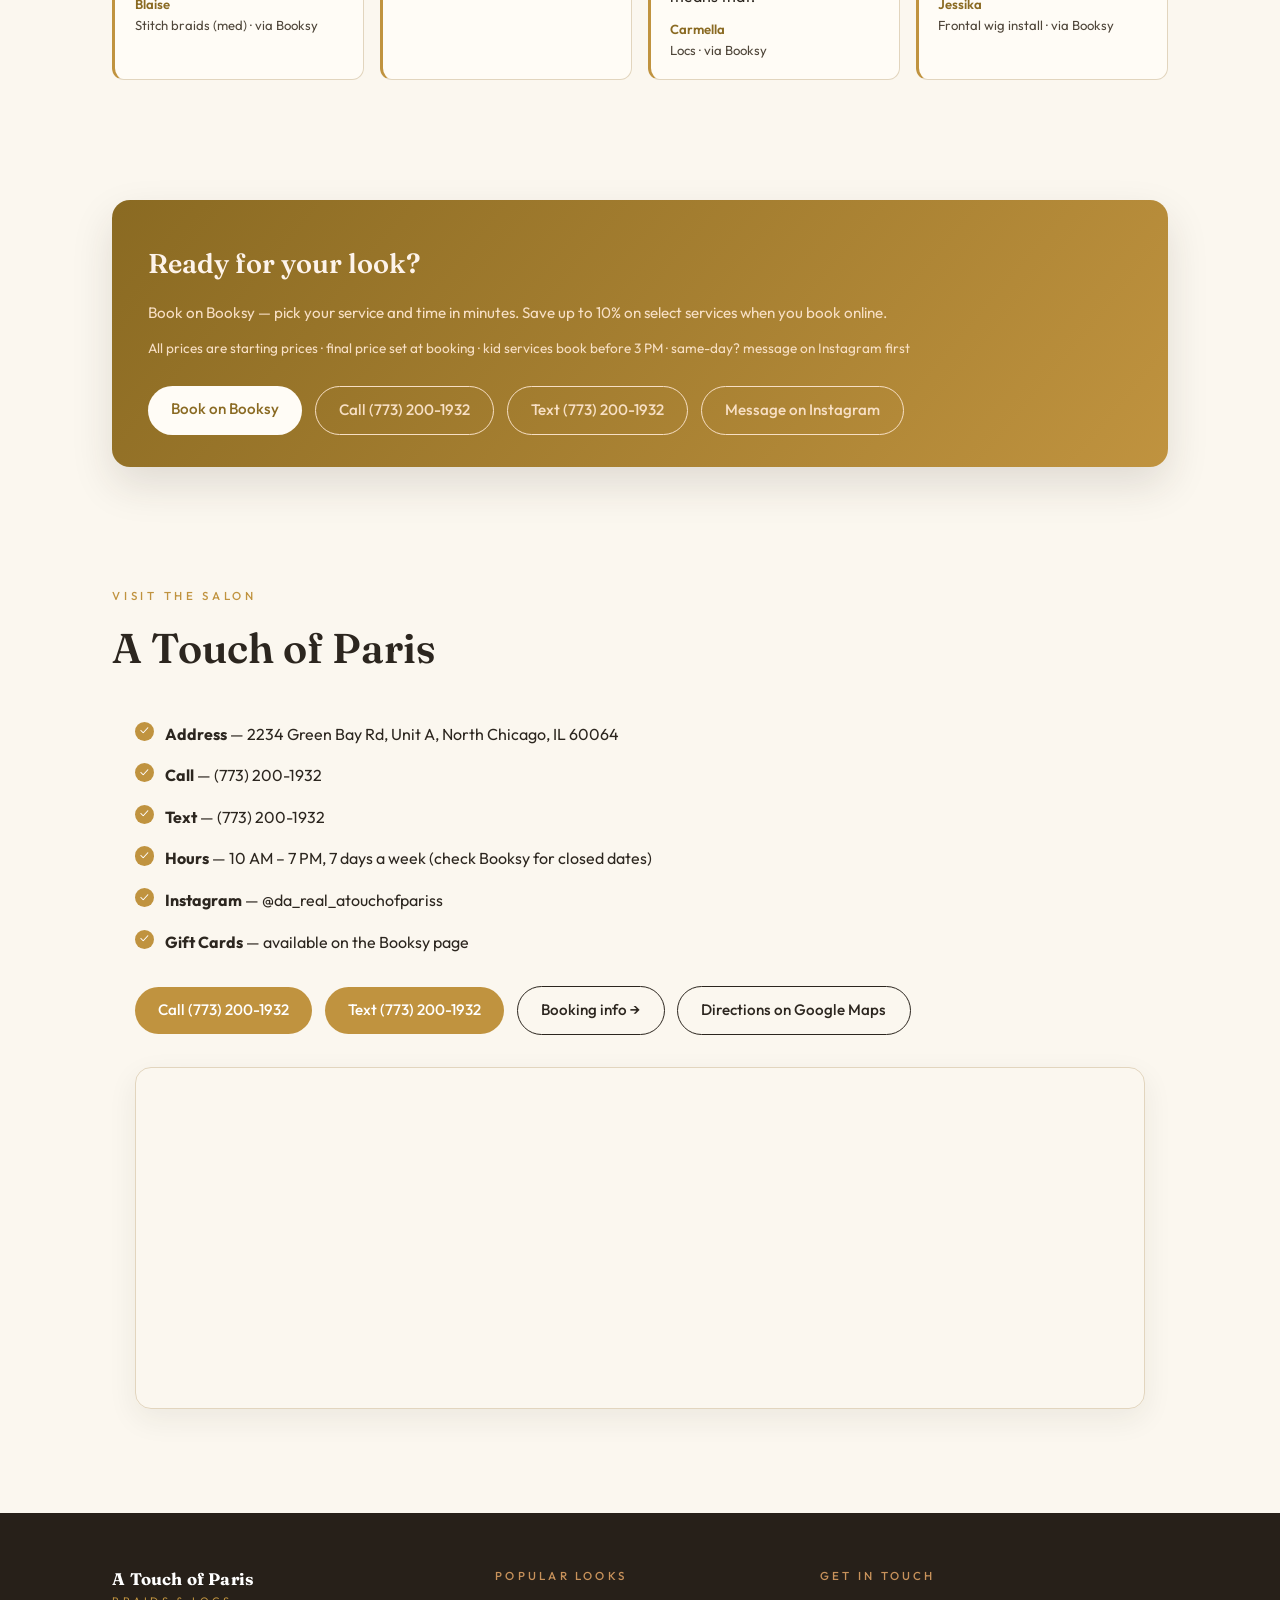
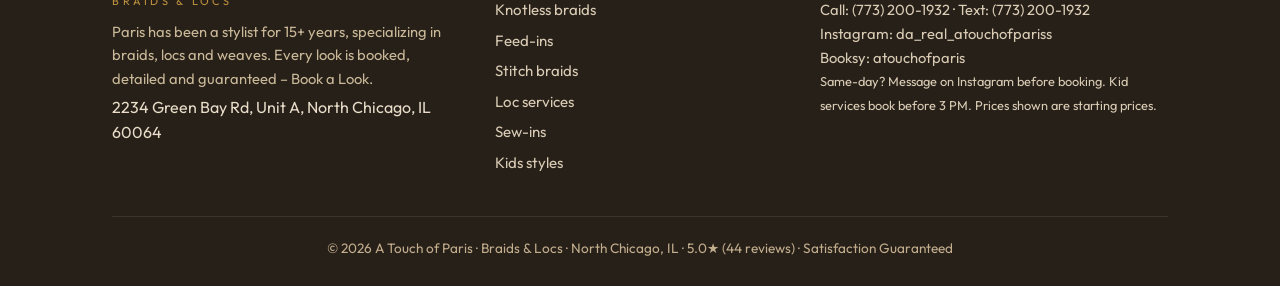
==== commit c4684b50: "kill-ai-slop pass: remove parroting kickers, hero orb + page-hero gradients, tighten lightbox shadow" ====
--- a/index.html
+++ b/index.html
@@ -65,10 +65,9 @@
     <!-- hero -->
     <section class="hero">
       <img class="hero-bg" src="assets/photos/booksy/hero-biz.jpg" alt="A Touch of Paris braids and locs salon" fetchpriority="high" />
-      <div class="hero-orb" aria-hidden="true"></div>
       <div class="inner">
         <p class="kicker fade">Braids &amp; Locs &middot; North Chicago, IL &middot; 5.0&starf; (44 reviews)</p>
-        <h1 class="fade">Your look, <em>booked&nbsp;&amp;&nbsp;guaranteed.</em></h1>
+        <h1 class="fade">Your look, <em>booked &amp; guaranteed.</em></h1>
         <p class="lead fade">Paris is a 15+ year stylist specializing in braids, locs and weaves. Knotless braids, feed-ins, stitch braids, cornrows, sew-ins, wigs, crochets &amp; kid styles &mdash; every detail done right, every time.</p>
         <div class="hero-cta fade">
           <a class="btn btn-cta" href="https://booksy.com/en-us/1605658_atouchofparis_braids-locs_18698_north-chicago" target="_blank" rel="noopener">Book on Booksy</a>
--- a/assets/site.css
+++ b/assets/site.css
@@ -148,22 +148,11 @@
   content: ""; position: absolute; inset: 0; z-index: -2;
   background: linear-gradient(115deg, rgba(23, 17, 12, .78) 0%, rgba(23, 17, 12, .5) 48%, rgba(23, 17, 12, .28) 100%);
 }
-.hero-orb {
-  position: absolute; z-index: -1; width: 46vw; height: 46vw;
-  left: 50%; top: 46%; transform: translate(-50%, -50%);
-  border-radius: 50%;
-  background: radial-gradient(circle at 36% 40%, rgba(255, 214, 170, .16), rgba(185, 132, 76, .08) 55%, transparent 72%);
-  animation: breathe 9s ease-in-out infinite;
-}
-@keyframes breathe {
-  0%, 100% { transform: translate(-50%, -50%) scale(1); opacity: .9; }
-  50% { transform: translate(-50%, -50%) scale(1.12); opacity: 1; }
-}
+.hero .kicker { color: #ffd9a8; }
 .kicker {
   font-size: .72rem; letter-spacing: .32em; text-transform: uppercase;
   color: var(--brick); font-weight: 500;
 }
-.hero .kicker { color: #ffd9a8; }
 .hero h1 {
   font-family: var(--font-d); font-size: clamp(2.7rem, 7.5vw, 4.6rem);
   line-height: 1.06; margin: 1rem 0 1.2rem; font-weight: 600;
@@ -306,10 +295,7 @@
 .page-hero { padding: 3.4rem 0 2.6rem; position: relative; overflow: clip; }
 .page-hero::before {
   content: ""; position: absolute; inset: 0; z-index: -2;
-  background:
-    radial-gradient(55% 60% at 8% 0%, rgba(168, 75, 60, .13), transparent 60%),
-    radial-gradient(50% 55% at 95% 20%, rgba(185, 132, 76, .15), transparent 60%),
-    var(--bg);
+  background: var(--bg);
 }
 .page-hero h1 { font-family: var(--font-d); font-size: clamp(2.1rem, 6vw, 3.4rem); margin: .6rem 0 1rem; font-weight: 600; }
 .page-hero .lead { max-width: 42rem; font-size: 1.07rem; }
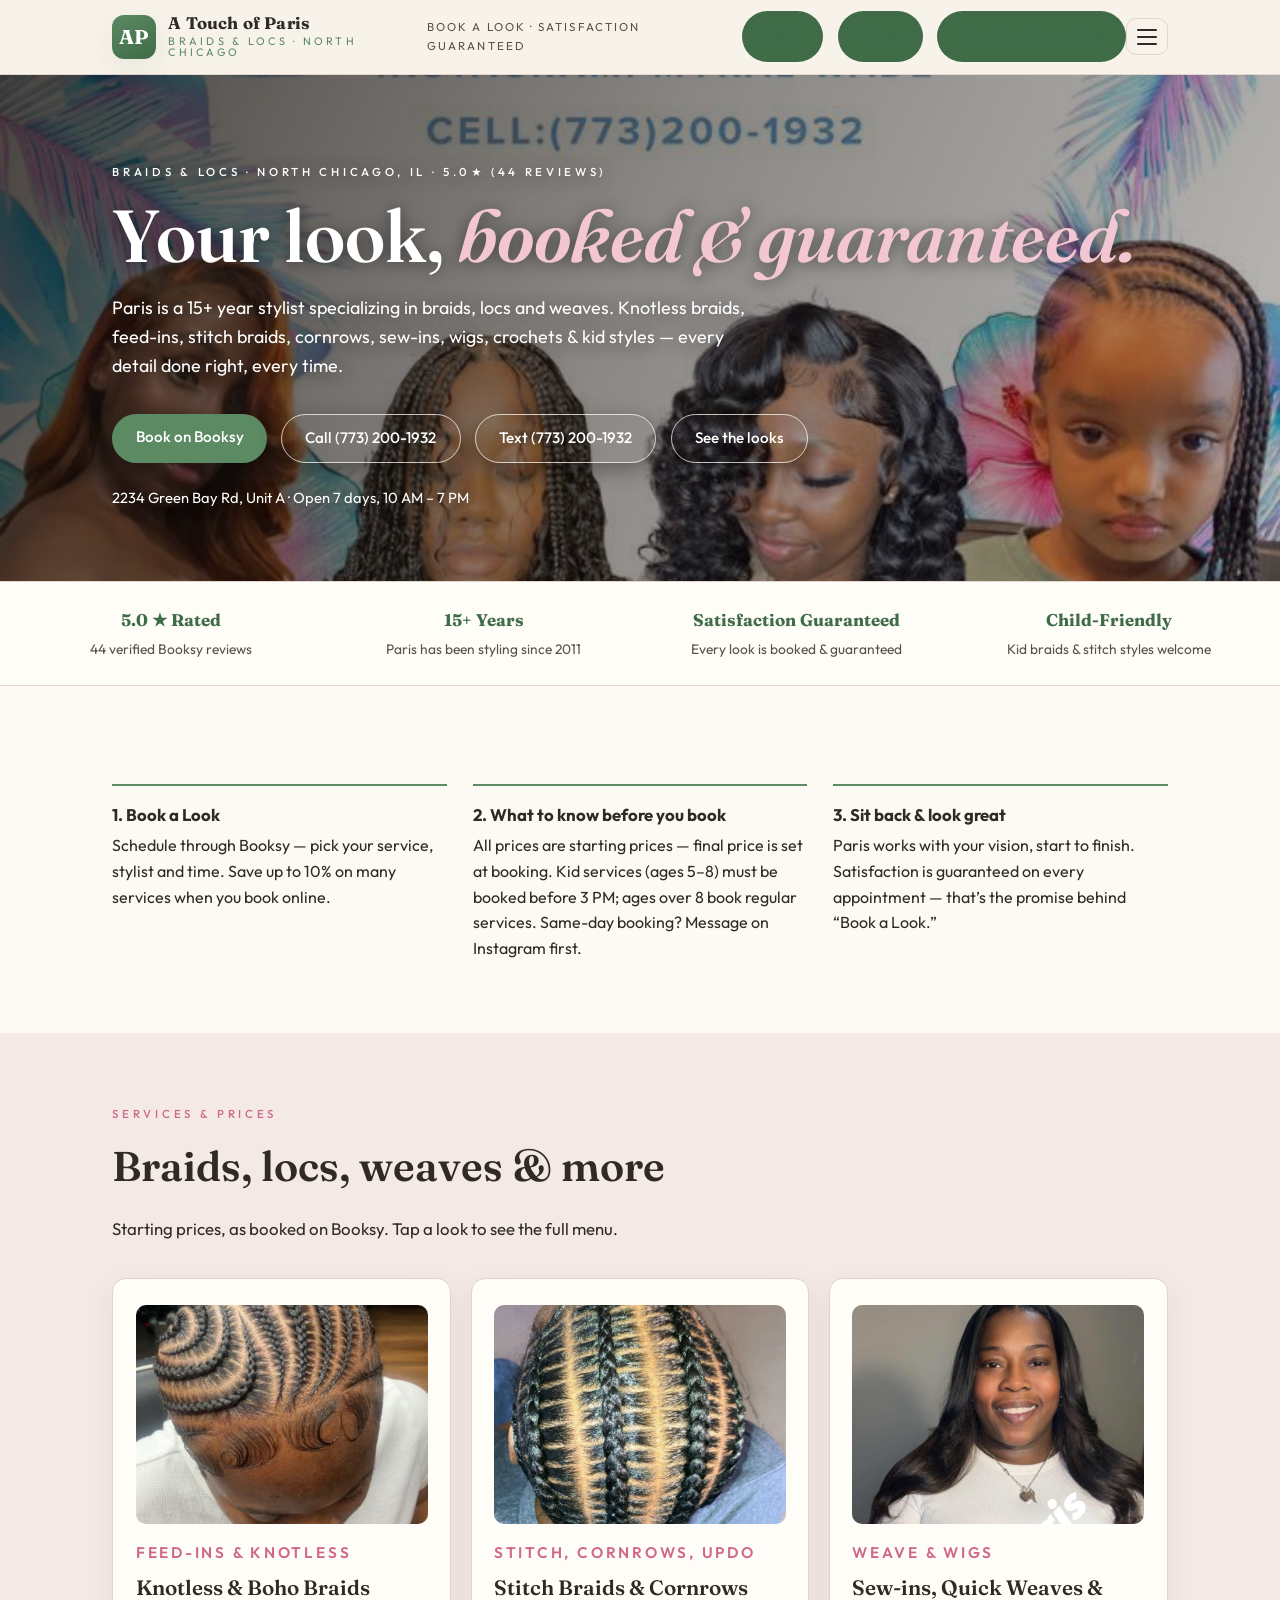
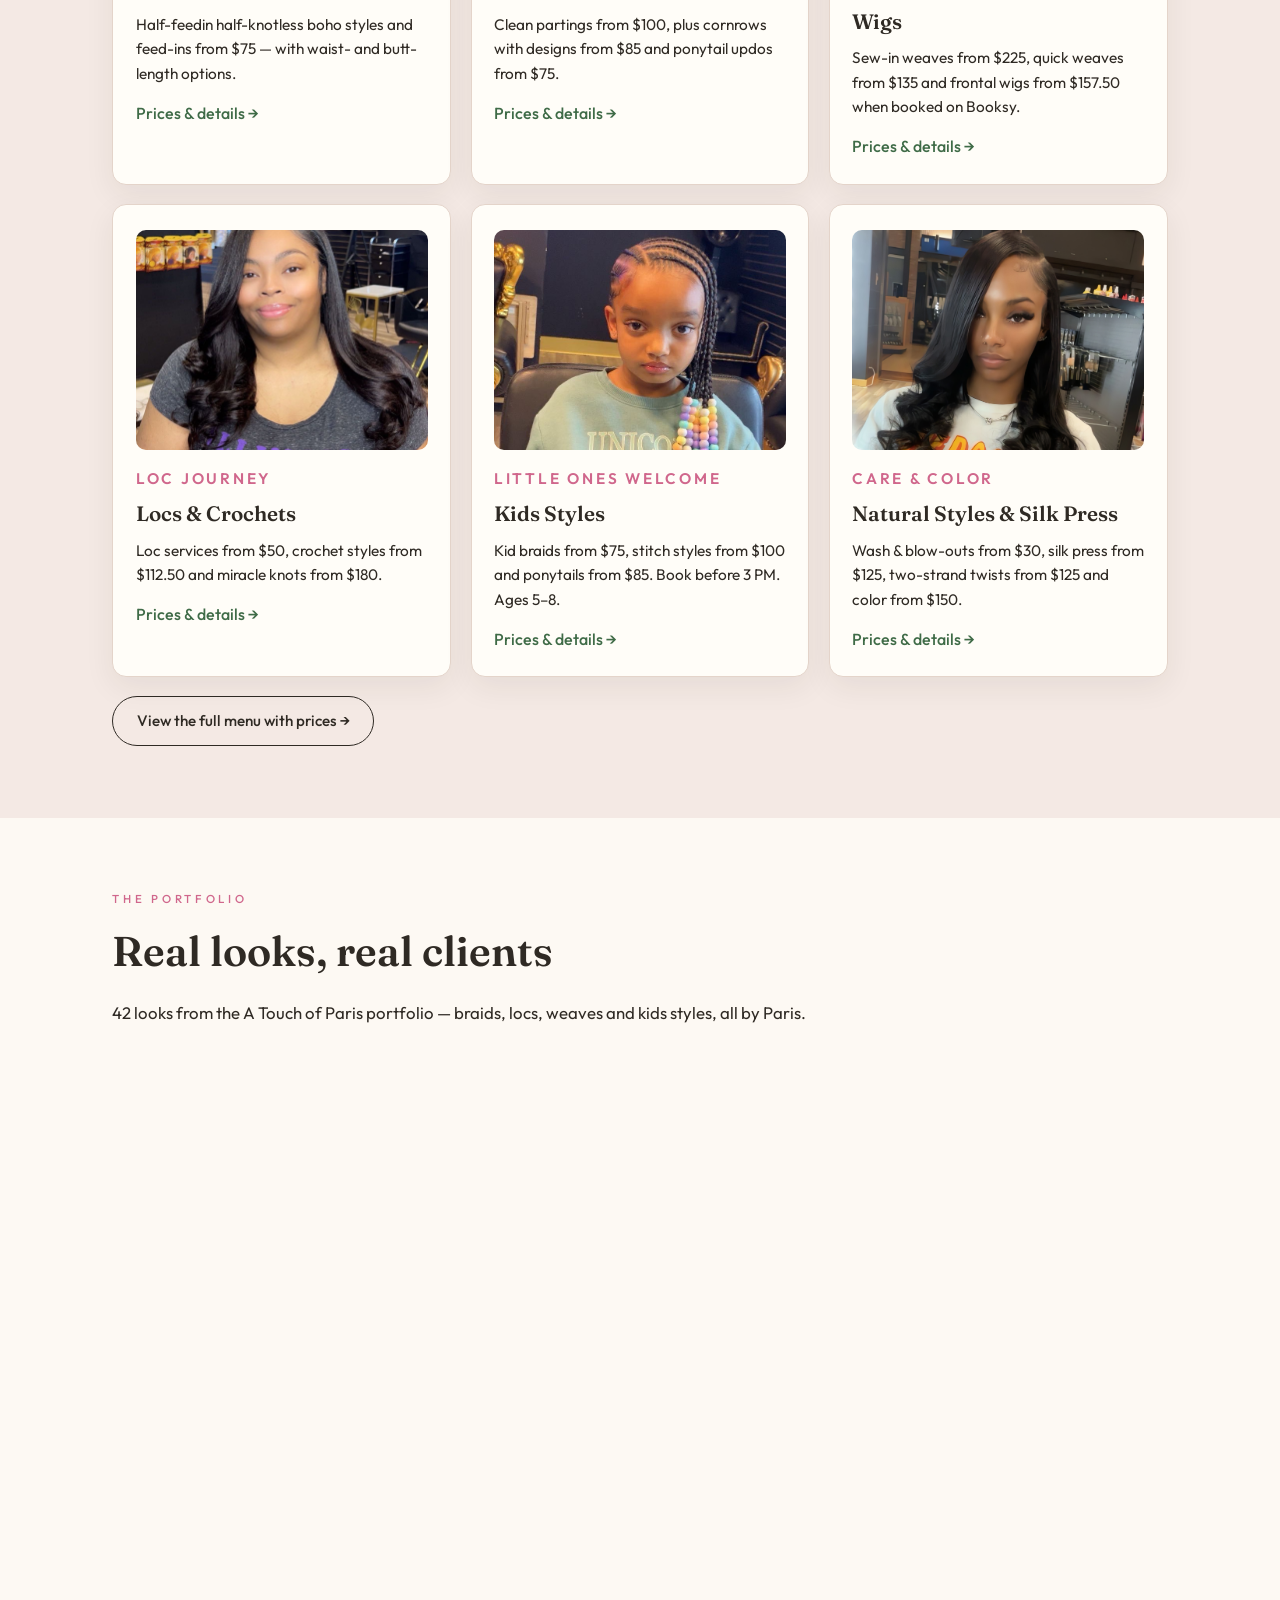
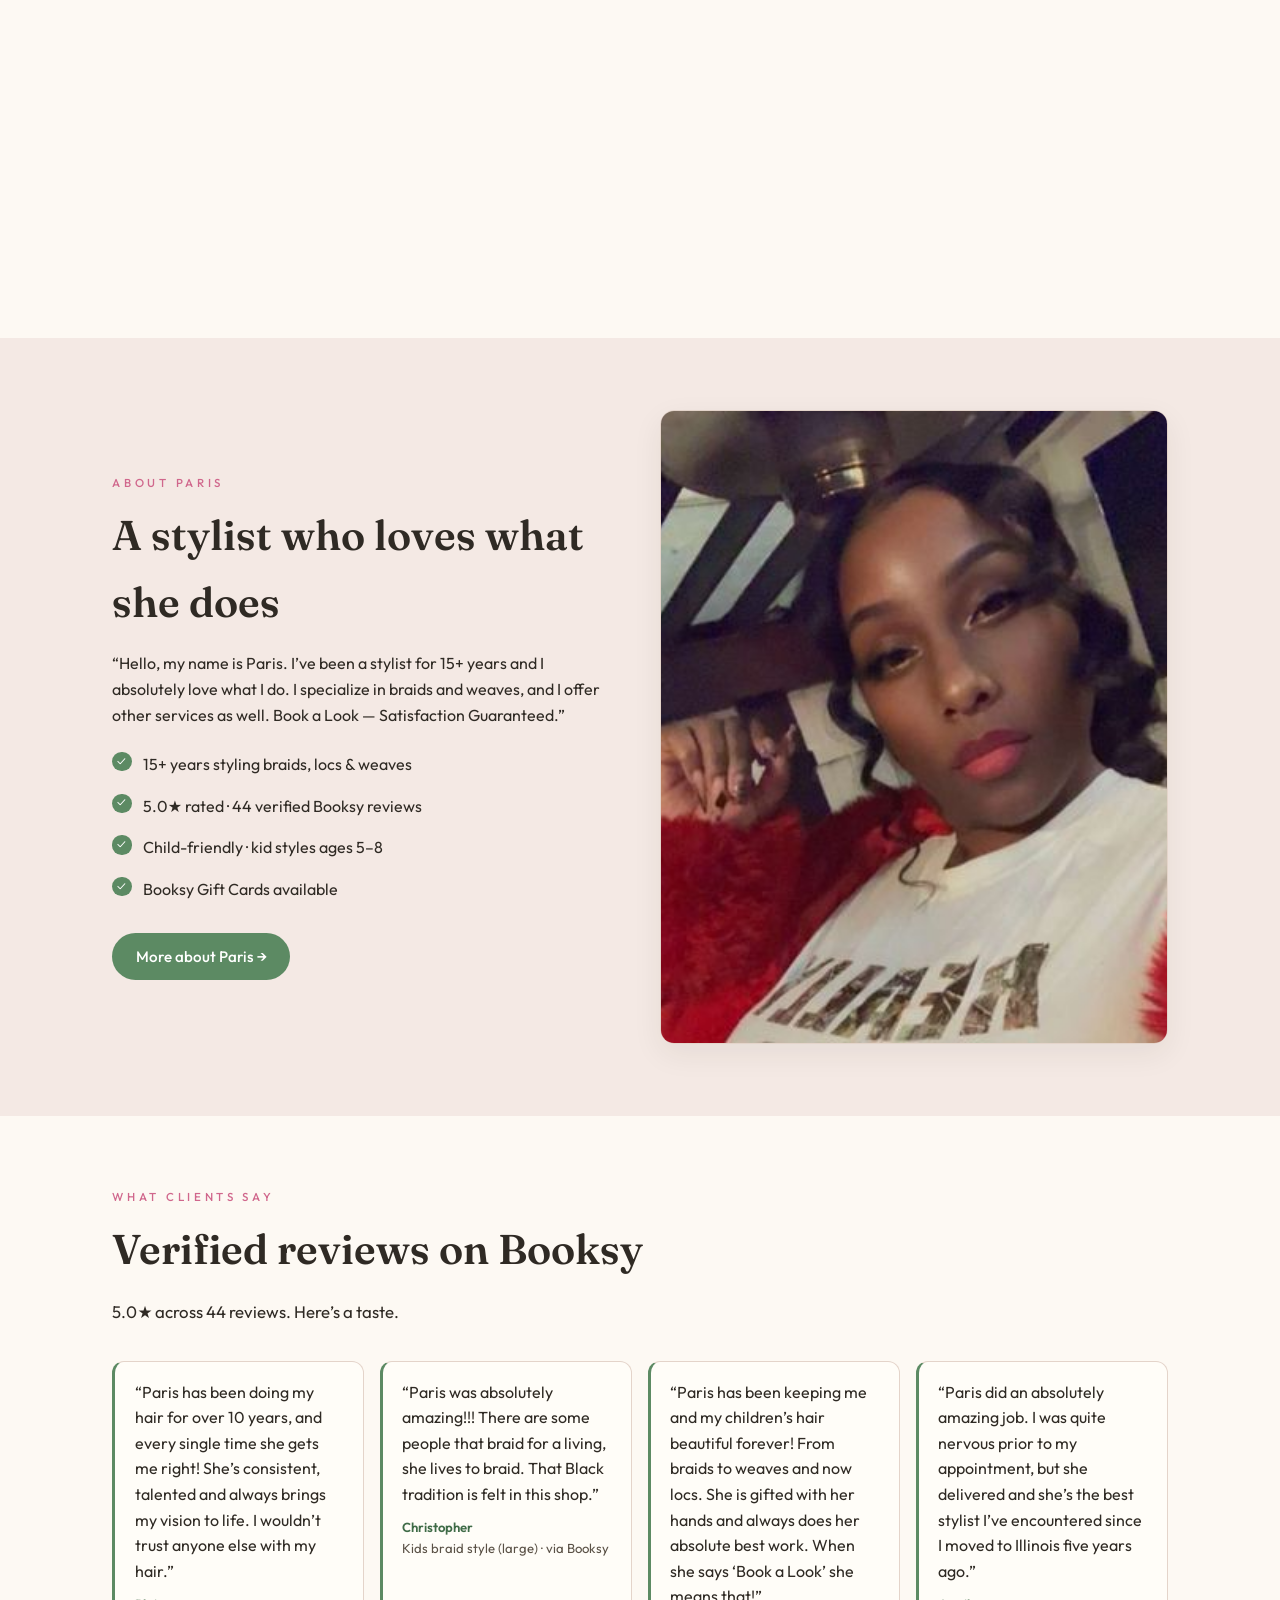
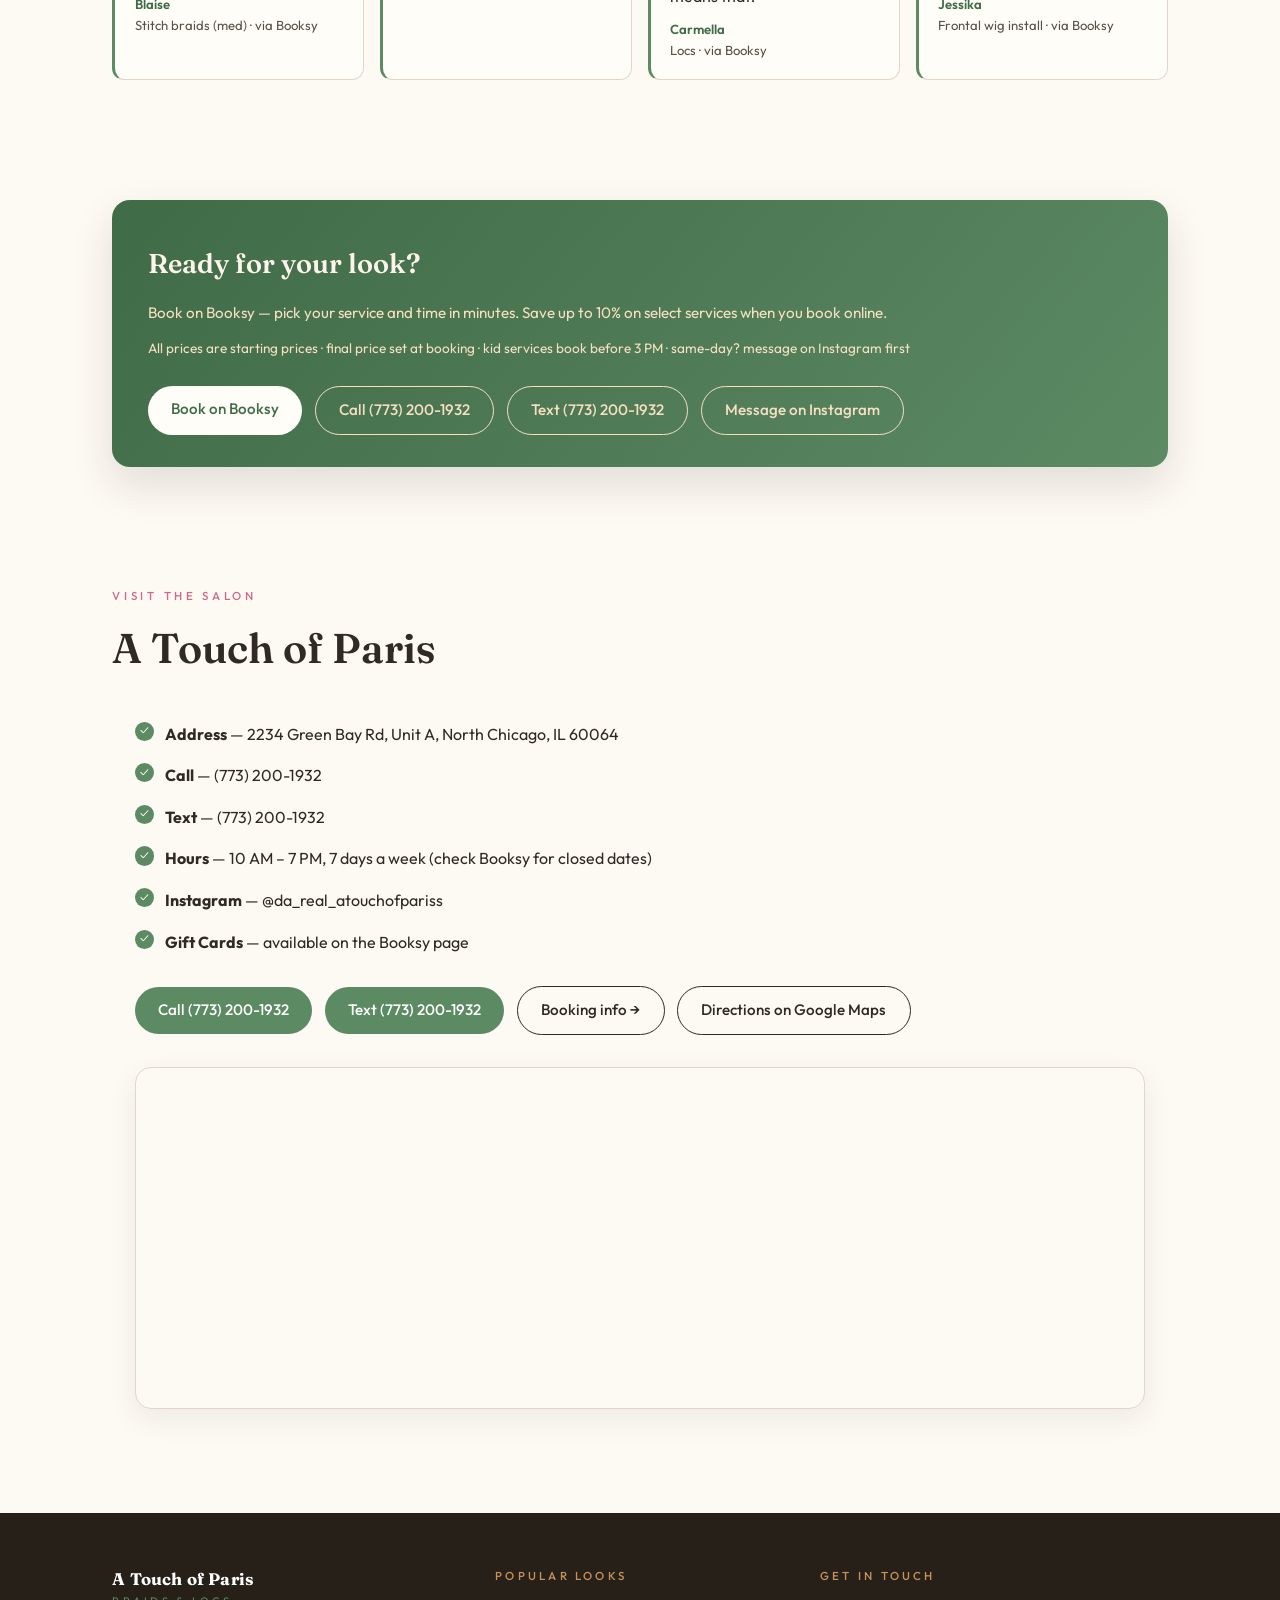
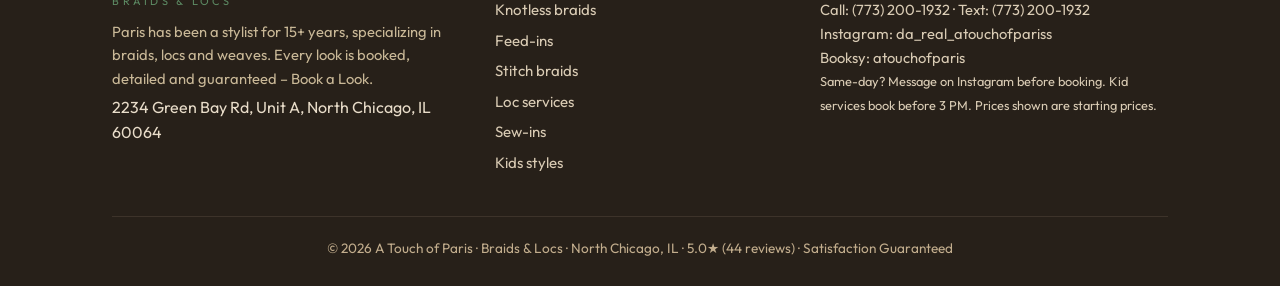
==== commit 2688e550: "Recolor: green + rose + cream palette (cream bg, sage green primary, rose accents, rose-light hero h" ====
--- a/index.html
+++ b/index.html
@@ -9,8 +9,8 @@
   <meta property="og:type" content="website" />
   <meta property="og:title" content="A Touch of Paris - Braids &amp; Locs | North Chicago" />
   <meta property="og:description" content="Braids, locs, weaves and kid styles by Paris (15+ years). 5.0 stars on Booksy. Book a Look - Satisfaction Guaranteed." />
-  <meta name="theme-color" content="#c0933f" />
-  <link rel="icon" href="data:image/svg+xml,%3Csvg xmlns='http://www.w3.org/2000/svg' viewBox='0 0 32 32'%3E%3Crect width='32' height='32' rx='8' fill='%232c261f'/%3E%3Ctext x='16' y='22' font-size='14' font-family='Georgia' font-weight='600' fill='%23c0933f' text-anchor='middle'%3EAP%3C/text%3E%3C/svg%3E" />
+  <meta name="theme-color" content="#5c8a63" />
+  <link rel="icon" href="data:image/svg+xml,%3Csvg xmlns='http://www.w3.org/2000/svg' viewBox='0 0 32 32'%3E%3Crect width='32' height='32' rx='8' fill='%232c261f'/%3E%3Ctext x='16' y='22' font-size='14' font-family='Georgia' font-weight='600' fill='%235c8a63' text-anchor='middle'%3EAP%3C/text%3E%3C/svg%3E" />
   <link rel="preconnect" href="https://fonts.googleapis.com" />
   <link rel="preconnect" href="https://fonts.gstatic.com" crossorigin />
   <link href="https://fonts.googleapis.com/css2?family=Fraunces:opsz,wght@9..144,400;9..144,500;9..144,600;9..144,700&family=Outfit:wght@200;300;400;500;600&display=swap" rel="stylesheet" />
--- a/assets/site.css
+++ b/assets/site.css
@@ -2,15 +2,15 @@
    Palette: warm Parisian cream, gold, espresso. */
 
 :root {
-  --bg: #fbf7ef;
-  --pale: #f3ead9;
-  --line: #e2d5be;
-  --brick: #c0933f;
-  --brick-deep: #8a6a22;
-  --slate: #4f463a;
-  --ink: #2c261f;
-  --gold: #b9872f;
-  --white: #fffcf6;
+  --bg: #fdf9f3;
+  --pale: #f4e9e4;
+  --line: #e4d4ca;
+  --brick: #5c8a63;
+  --brick-deep: #3f6b47;
+  --slate: #5a5146;
+  --ink: #2f2a24;
+  --gold: #d0678c;
+  --white: #fffdf8;
   --font-d: "Fraunces", Georgia, serif;
   --font-b: "Outfit", system-ui, sans-serif;
   --rad: 14px;
@@ -120,7 +120,7 @@
 .btn-call {
   background: var(--brick-deep); color: #fff;
 }
-.btn-call:hover { background: var(--brick); transform: translateY(-1px); box-shadow: 0 8px 20px rgba(124, 49, 39, .32); }
+.btn-call:hover { background: var(--brick); transform: translateY(-1px); box-shadow: 0 8px 20px rgba(63, 107, 71, .35); }
 
 /* ---- mobile CTA bar ---- */
 .cta-bar {
@@ -148,16 +148,16 @@
   content: ""; position: absolute; inset: 0; z-index: -2;
   background: linear-gradient(115deg, rgba(23, 17, 12, .78) 0%, rgba(23, 17, 12, .5) 48%, rgba(23, 17, 12, .28) 100%);
 }
-.hero .kicker { color: #ffd9a8; }
+.hero .kicker { color: #f3c6d3; }
 .kicker {
   font-size: .72rem; letter-spacing: .32em; text-transform: uppercase;
-  color: var(--brick); font-weight: 500;
+  color: var(--gold); font-weight: 500;
 }
 .hero h1 {
   font-family: var(--font-d); font-size: clamp(2.7rem, 7.5vw, 4.6rem);
   line-height: 1.06; margin: 1rem 0 1.2rem; font-weight: 600;
 }
-.hero h1 em { font-style: italic; color: #ffd9a8; }
+.hero h1 em { font-style: italic; color: #f3c6d3; }
 .hero .lead { max-width: 41rem; font-size: 1.12rem; }
 .hero h1, .hero .lead, .hero .kicker, .hero-note { color: #fff; text-shadow: 0 2px 16px rgba(0, 0, 0, .5); }
 .hero-cta { display: flex; gap: .9rem; margin-top: 2.1rem; flex-wrap: wrap; }
@@ -166,7 +166,7 @@
 .btn-ghost-light:hover { background: #fff; color: var(--ink); transform: translateY(-1px); }
 .hero-note { margin-top: 1.4rem; font-size: .92rem; }
 .hero-note a { font-weight: 600; border-bottom: 1px solid rgba(255, 250, 242, .6); }
-.hero-note a:hover { color: #ffd9a8; }
+.hero-note a:hover { color: #f3c6d3; }
 
 /* ---- mobile free-estimate pill ---- */
 .mobile-est { display: none; }
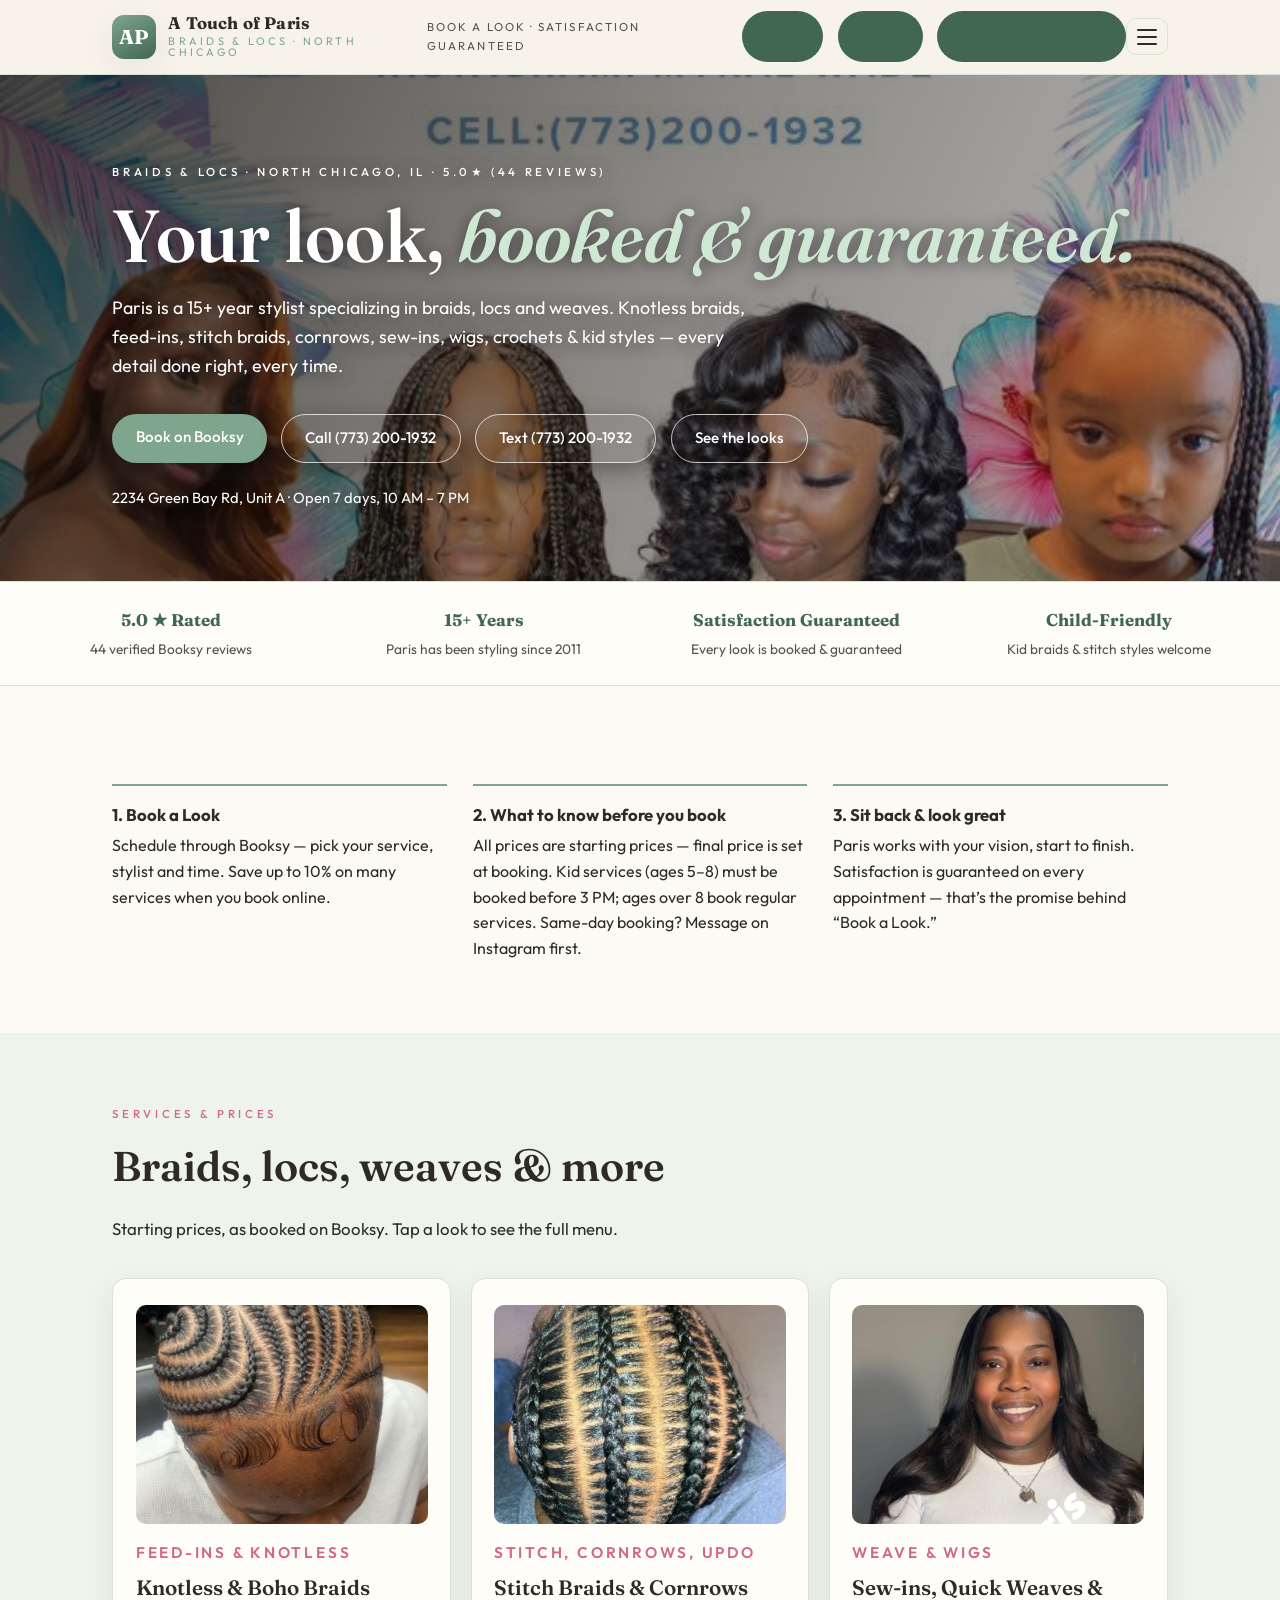
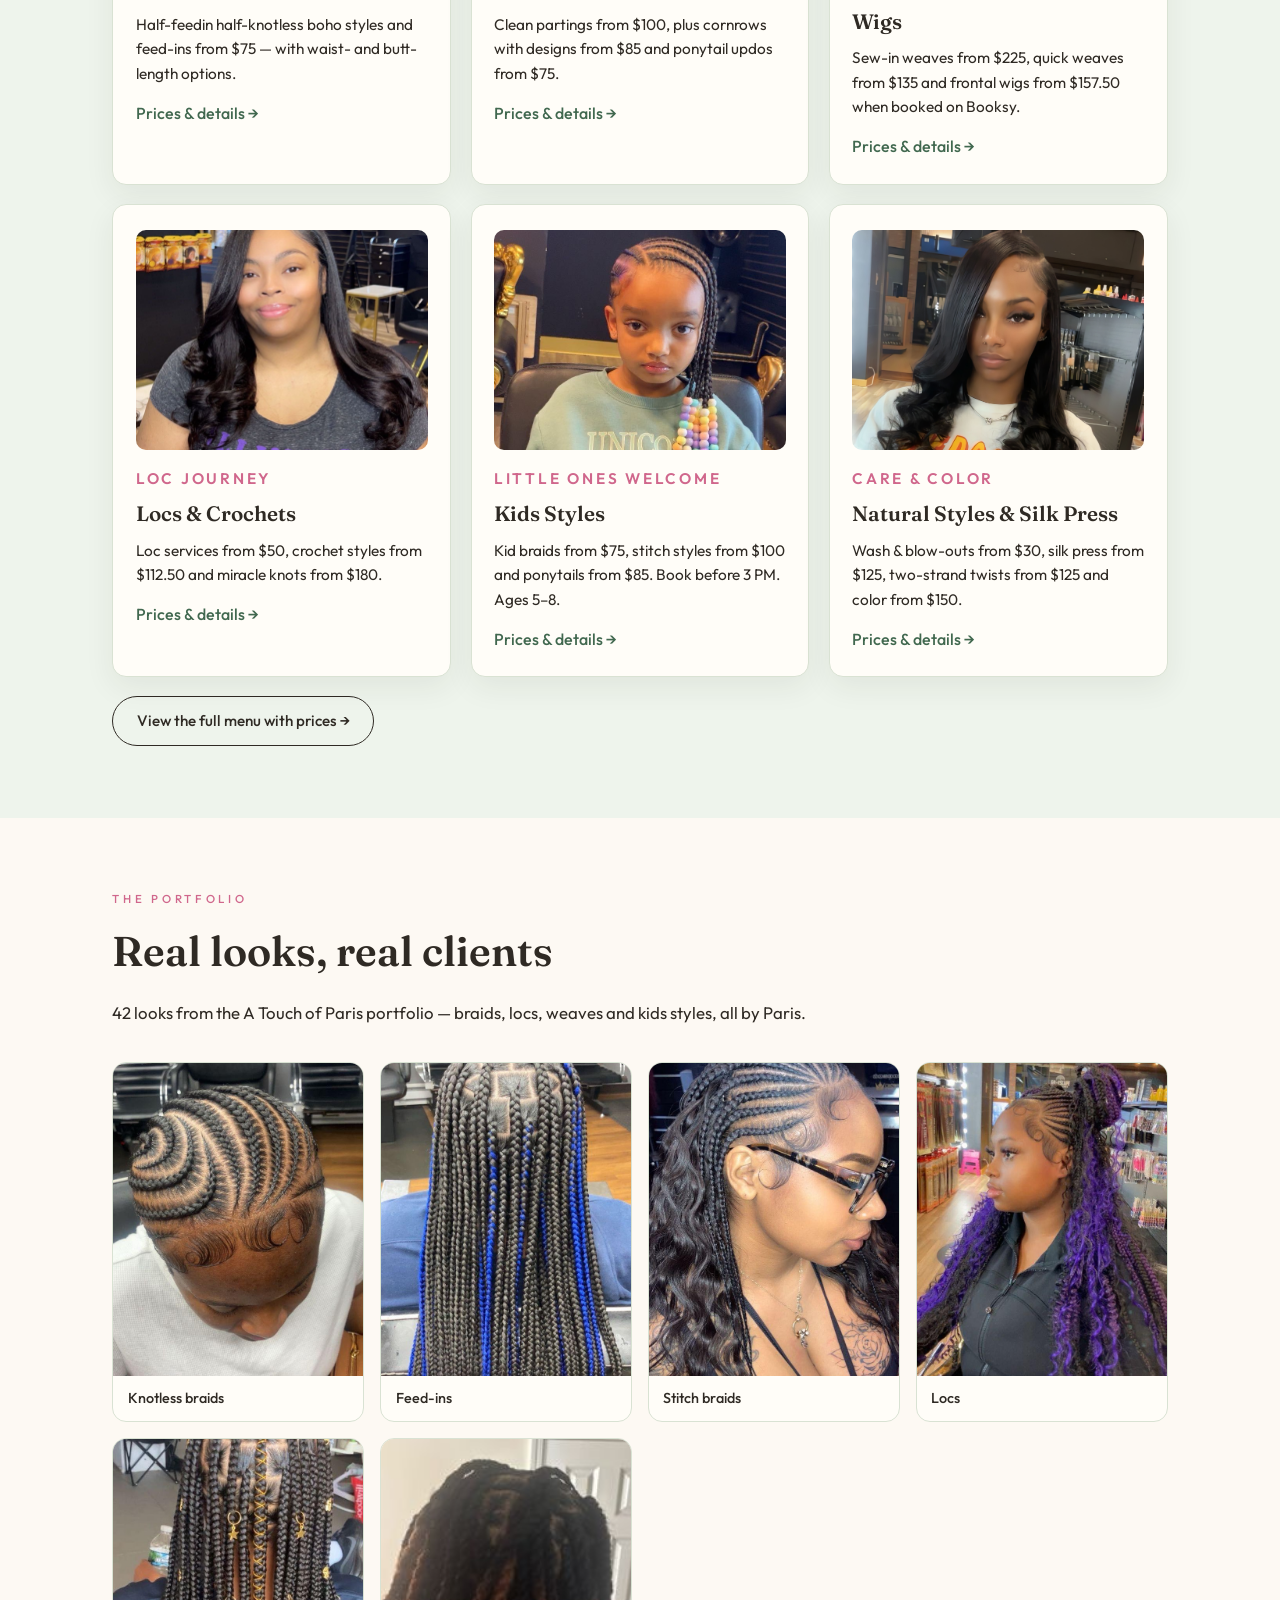
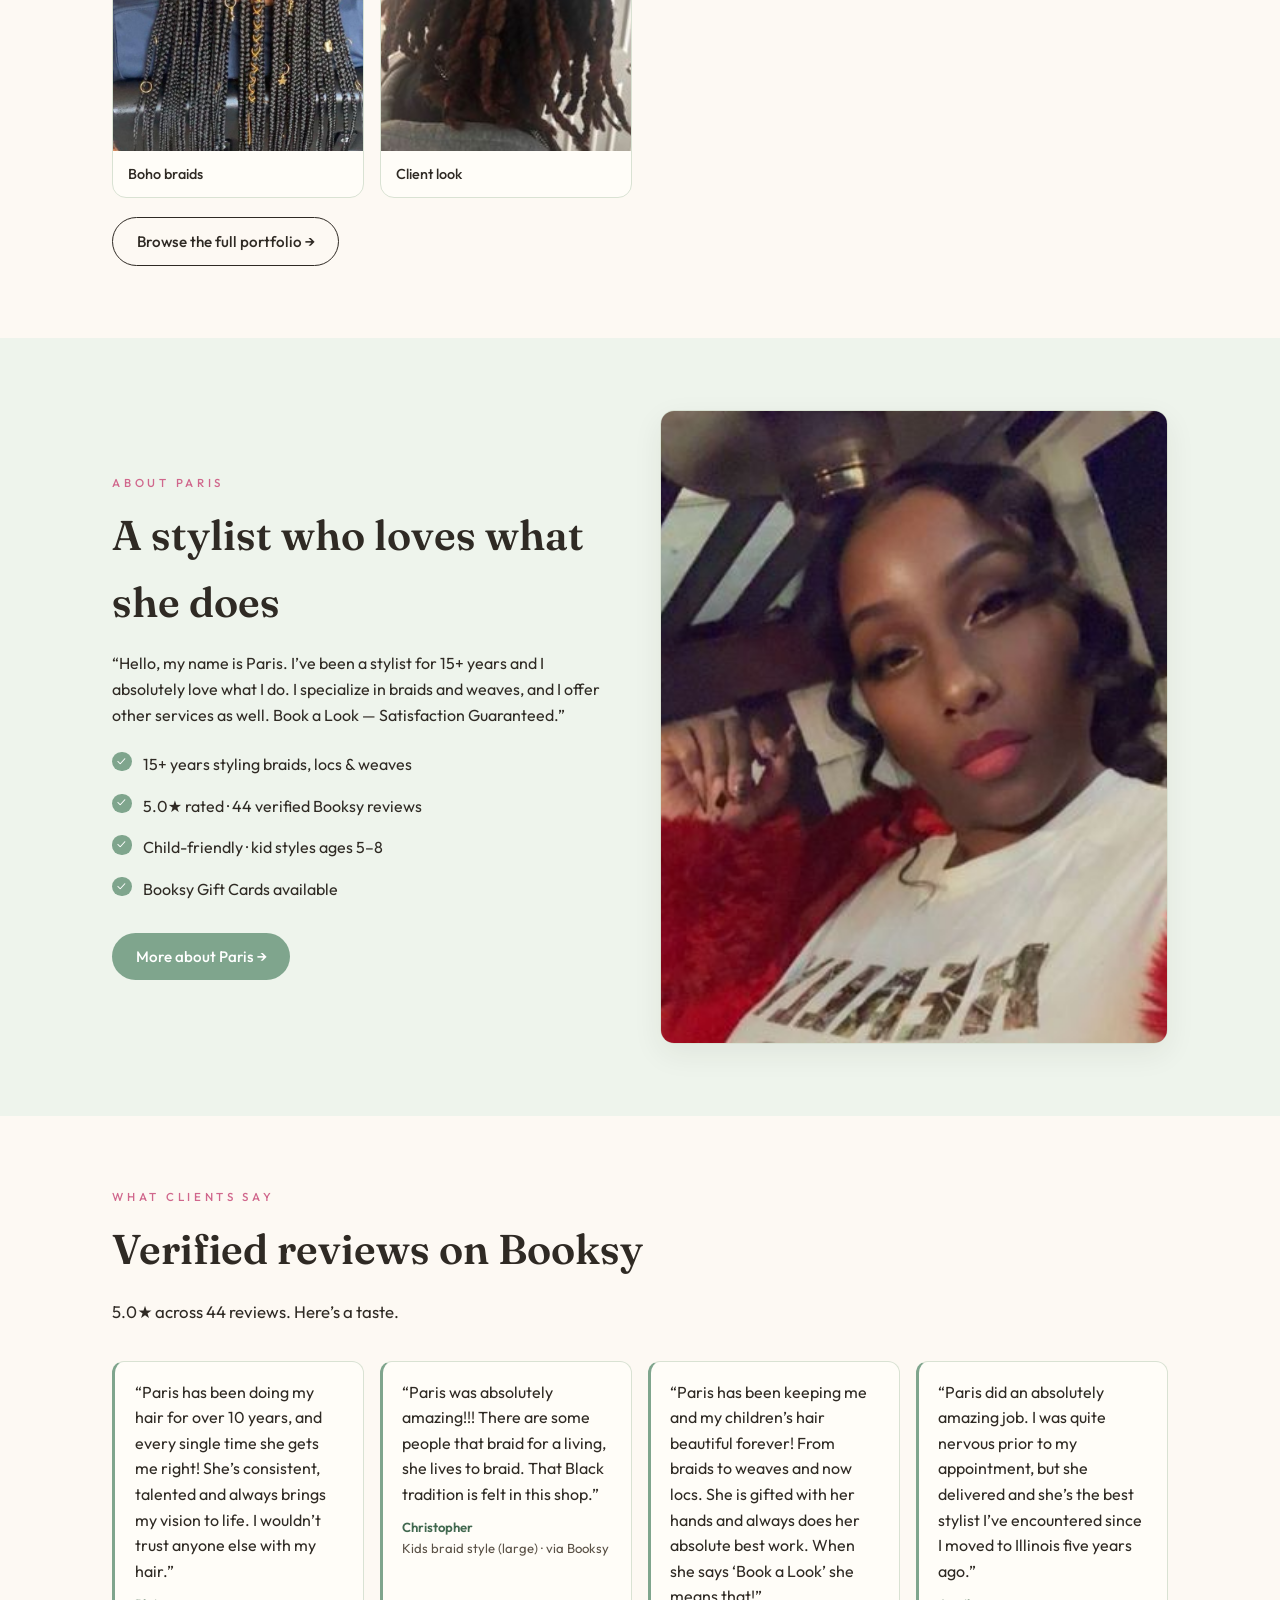
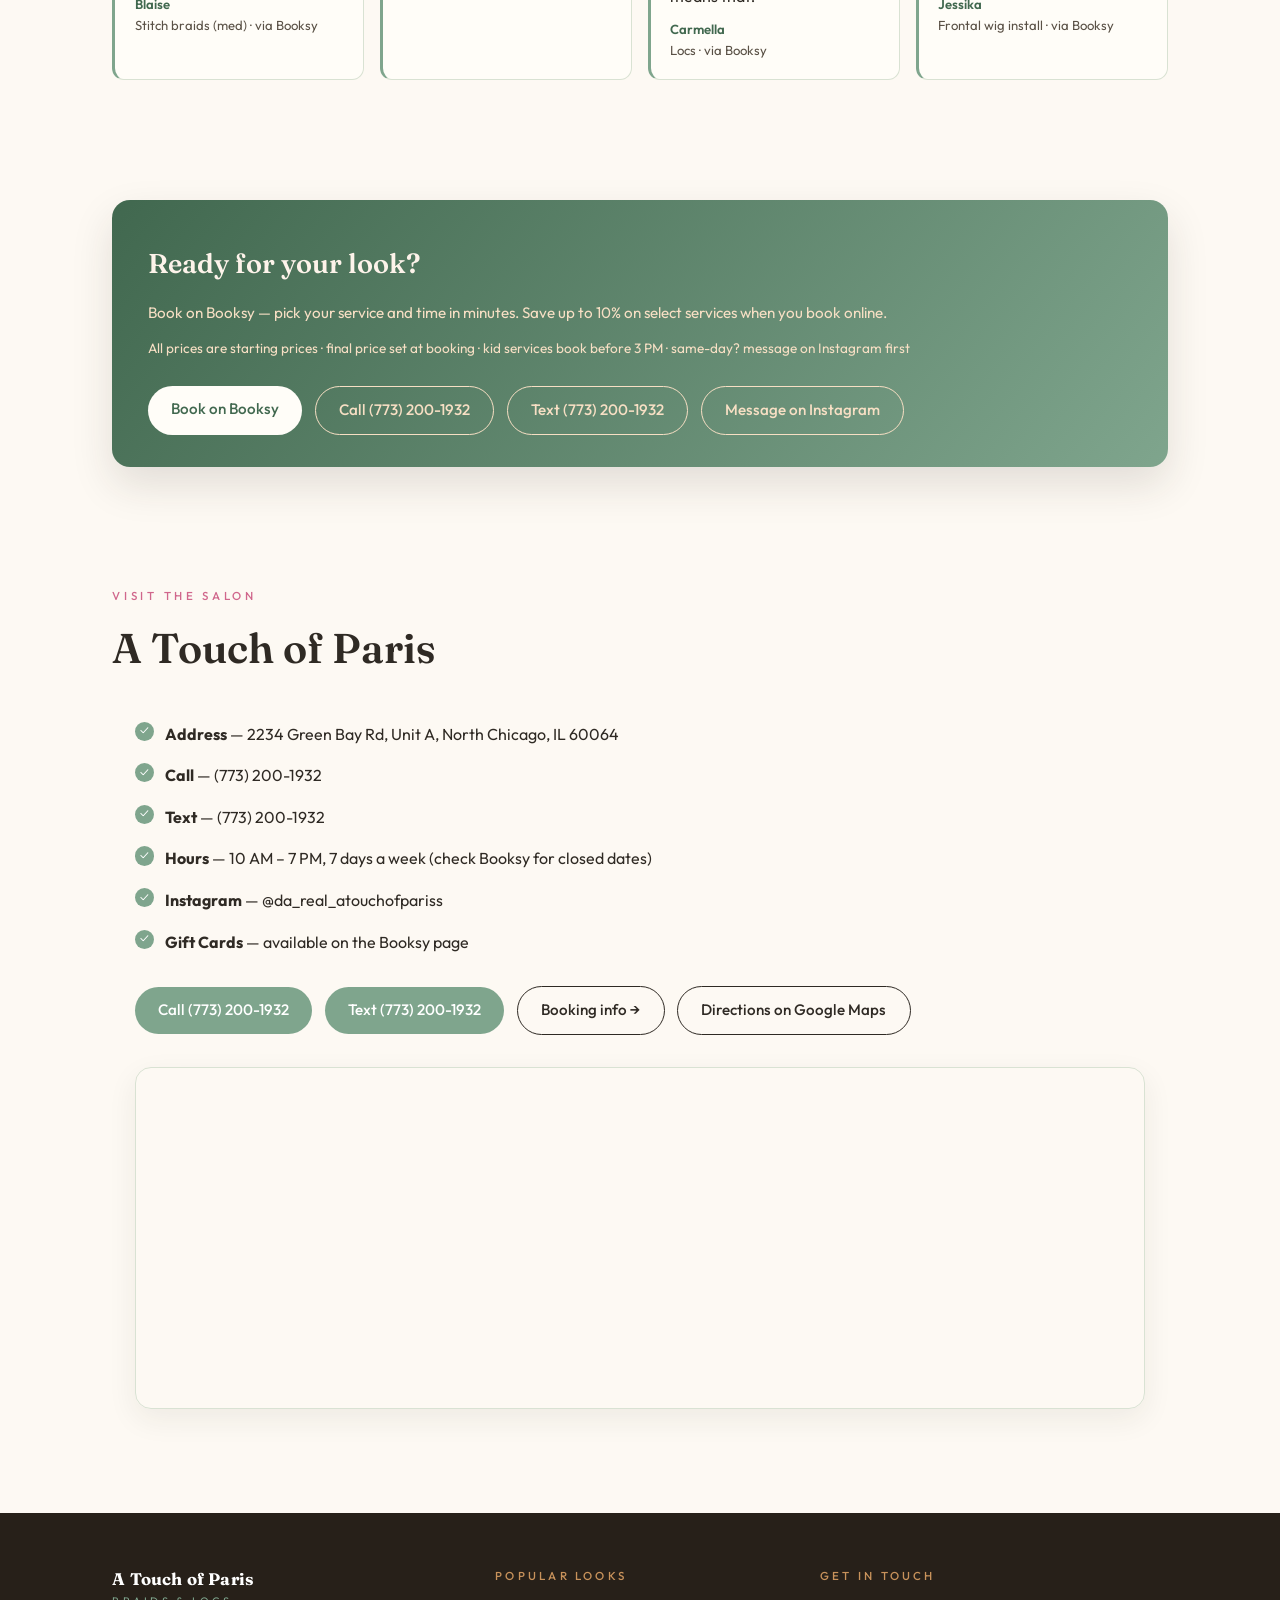
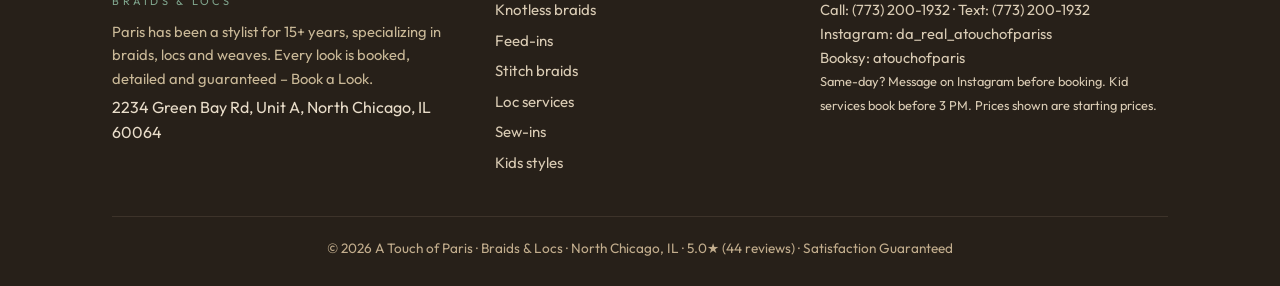
==== commit 37606d45: "Palette: mint x sage x cream (sage primary, mint pale/line, rose accents, mint hero highlights)" ====
--- a/index.html
+++ b/index.html
@@ -9,8 +9,8 @@
   <meta property="og:type" content="website" />
   <meta property="og:title" content="A Touch of Paris - Braids &amp; Locs | North Chicago" />
   <meta property="og:description" content="Braids, locs, weaves and kid styles by Paris (15+ years). 5.0 stars on Booksy. Book a Look - Satisfaction Guaranteed." />
-  <meta name="theme-color" content="#5c8a63" />
-  <link rel="icon" href="data:image/svg+xml,%3Csvg xmlns='http://www.w3.org/2000/svg' viewBox='0 0 32 32'%3E%3Crect width='32' height='32' rx='8' fill='%232c261f'/%3E%3Ctext x='16' y='22' font-size='14' font-family='Georgia' font-weight='600' fill='%235c8a63' text-anchor='middle'%3EAP%3C/text%3E%3C/svg%3E" />
+  <meta name="theme-color" content="#7fa58d" />
+  <link rel="icon" href="data:image/svg+xml,%3Csvg xmlns='http://www.w3.org/2000/svg' viewBox='0 0 32 32'%3E%3Crect width='32' height='32' rx='8' fill='%232c261f'/%3E%3Ctext x='16' y='22' font-size='14' font-family='Georgia' font-weight='600' fill='%237fa58d' text-anchor='middle'%3EAP%3C/text%3E%3C/svg%3E" />
   <link rel="preconnect" href="https://fonts.googleapis.com" />
   <link rel="preconnect" href="https://fonts.gstatic.com" crossorigin />
   <link href="https://fonts.googleapis.com/css2?family=Fraunces:opsz,wght@9..144,400;9..144,500;9..144,600;9..144,700&family=Outfit:wght@200;300;400;500;600&display=swap" rel="stylesheet" />
--- a/assets/site.css
+++ b/assets/site.css
@@ -3,10 +3,10 @@
 
 :root {
   --bg: #fdf9f3;
-  --pale: #f4e9e4;
-  --line: #e4d4ca;
-  --brick: #5c8a63;
-  --brick-deep: #3f6b47;
+  --pale: #eef4ec;
+  --line: #d9e2d3;
+  --brick: #7fa58d;
+  --brick-deep: #41684f;
   --slate: #5a5146;
   --ink: #2f2a24;
   --gold: #d0678c;
@@ -120,7 +120,7 @@
 .btn-call {
   background: var(--brick-deep); color: #fff;
 }
-.btn-call:hover { background: var(--brick); transform: translateY(-1px); box-shadow: 0 8px 20px rgba(63, 107, 71, .35); }
+.btn-call:hover { background: var(--brick); transform: translateY(-1px); box-shadow: 0 8px 20px rgba(65, 104, 79, .35); }
 
 /* ---- mobile CTA bar ---- */
 .cta-bar {
@@ -148,7 +148,7 @@
   content: ""; position: absolute; inset: 0; z-index: -2;
   background: linear-gradient(115deg, rgba(23, 17, 12, .78) 0%, rgba(23, 17, 12, .5) 48%, rgba(23, 17, 12, .28) 100%);
 }
-.hero .kicker { color: #f3c6d3; }
+.hero .kicker { color: #cfe8d3; }
 .kicker {
   font-size: .72rem; letter-spacing: .32em; text-transform: uppercase;
   color: var(--gold); font-weight: 500;
@@ -157,7 +157,7 @@
   font-family: var(--font-d); font-size: clamp(2.7rem, 7.5vw, 4.6rem);
   line-height: 1.06; margin: 1rem 0 1.2rem; font-weight: 600;
 }
-.hero h1 em { font-style: italic; color: #f3c6d3; }
+.hero h1 em { font-style: italic; color: #cfe8d3; }
 .hero .lead { max-width: 41rem; font-size: 1.12rem; }
 .hero h1, .hero .lead, .hero .kicker, .hero-note { color: #fff; text-shadow: 0 2px 16px rgba(0, 0, 0, .5); }
 .hero-cta { display: flex; gap: .9rem; margin-top: 2.1rem; flex-wrap: wrap; }
@@ -166,7 +166,7 @@
 .btn-ghost-light:hover { background: #fff; color: var(--ink); transform: translateY(-1px); }
 .hero-note { margin-top: 1.4rem; font-size: .92rem; }
 .hero-note a { font-weight: 600; border-bottom: 1px solid rgba(255, 250, 242, .6); }
-.hero-note a:hover { color: #f3c6d3; }
+.hero-note a:hover { color: #cfe8d3; }
 
 /* ---- mobile free-estimate pill ---- */
 .mobile-est { display: none; }
